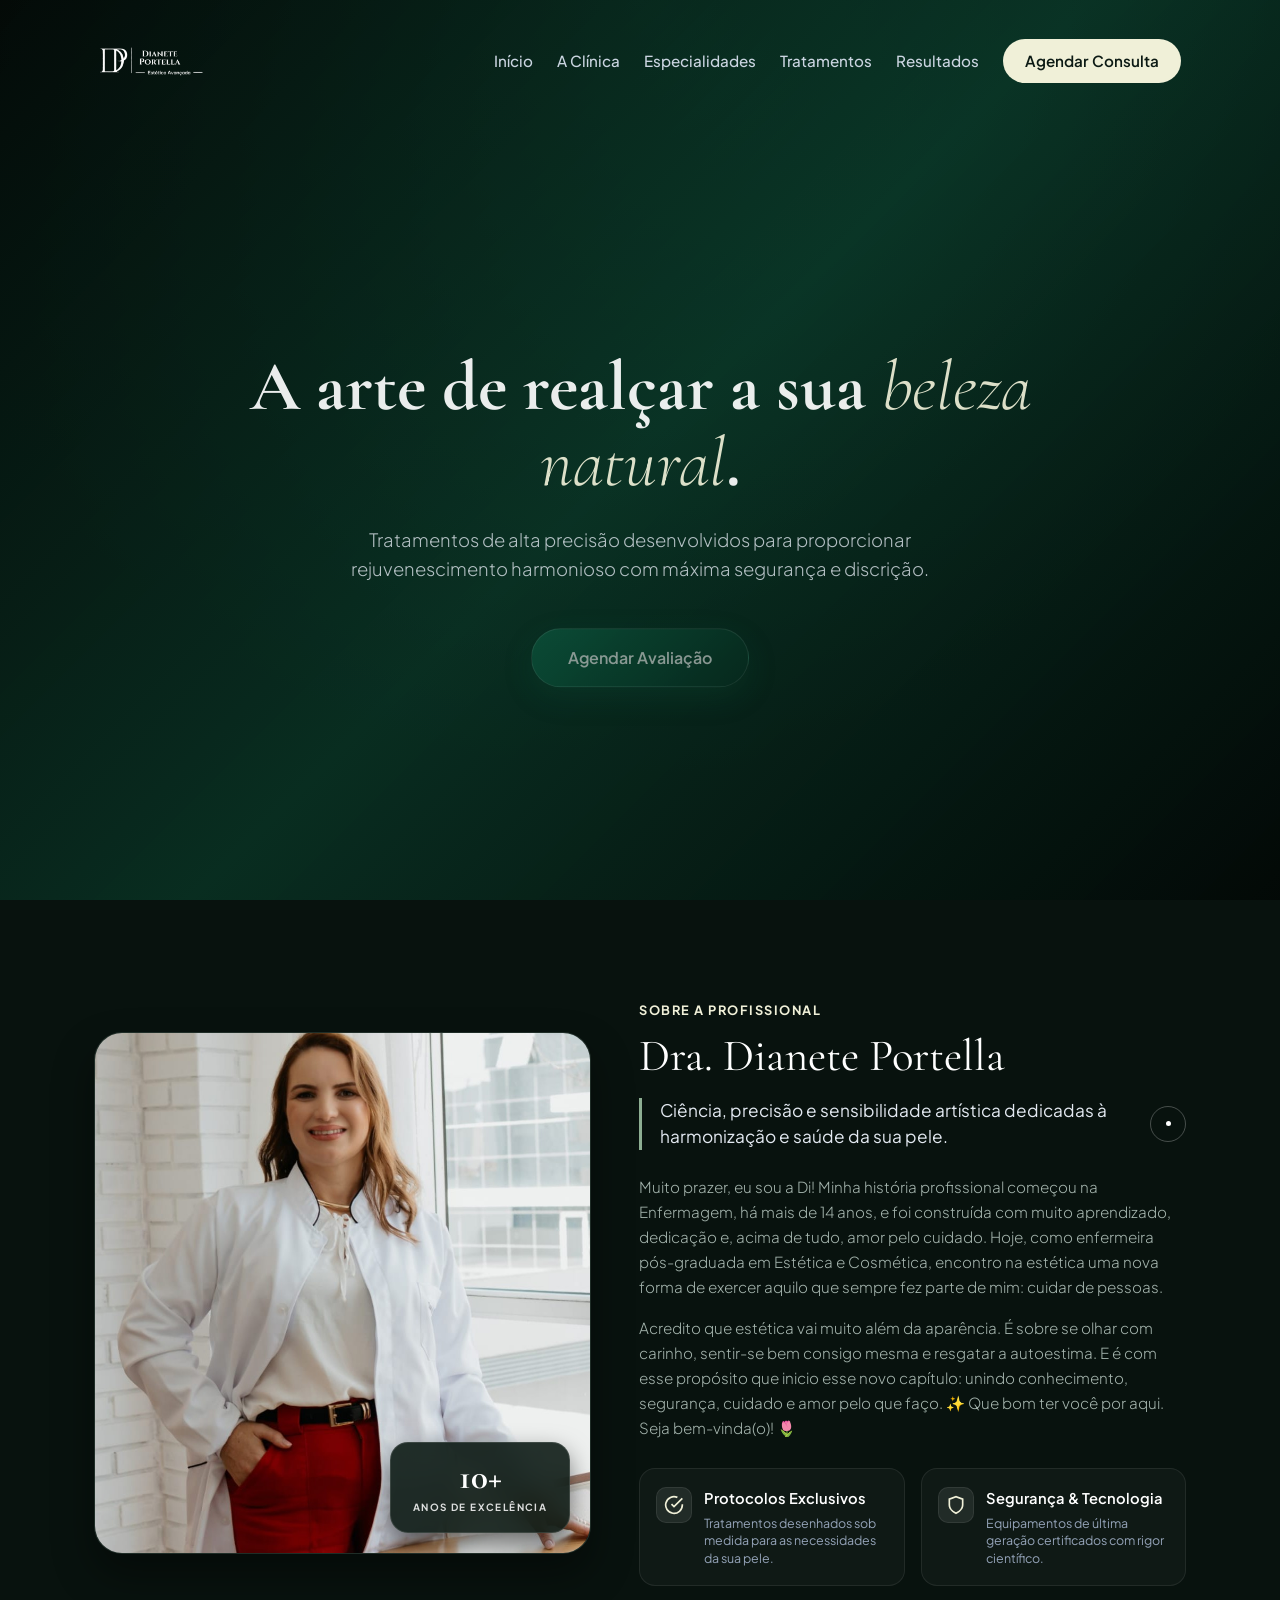
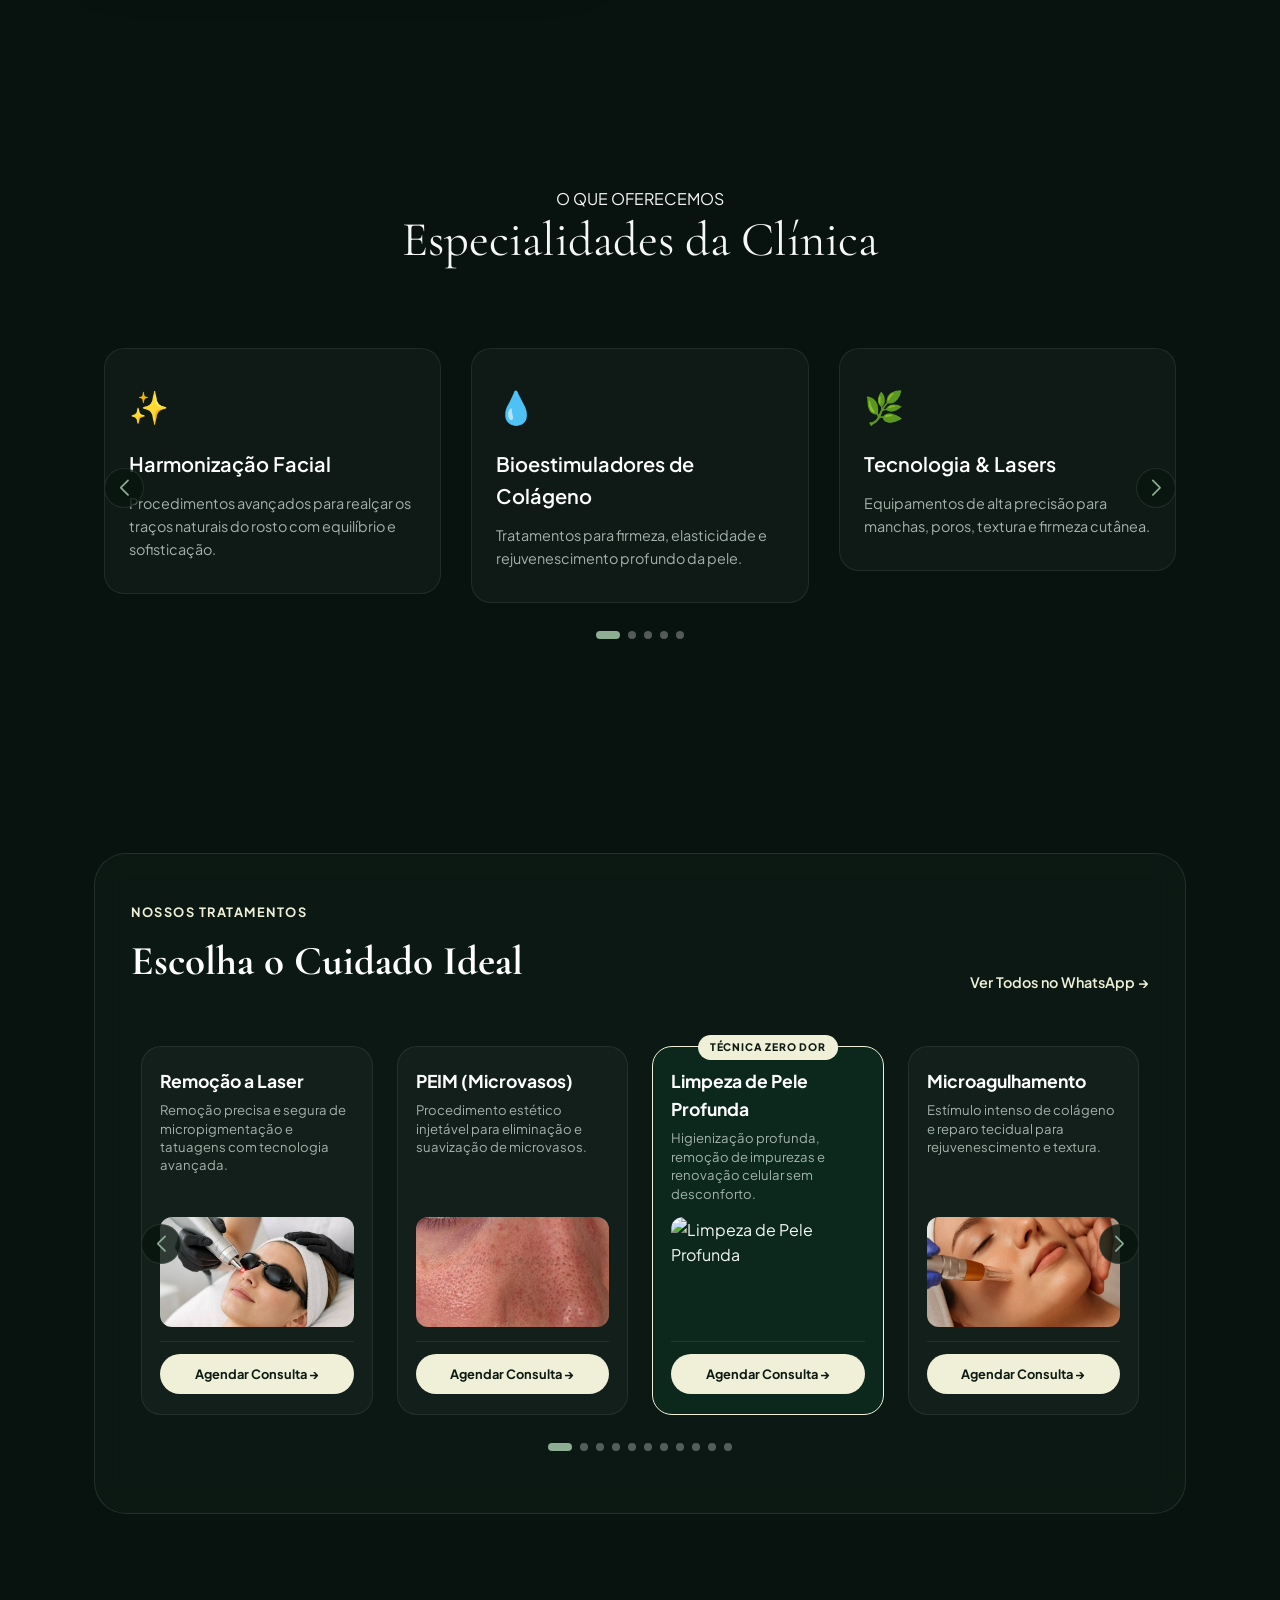
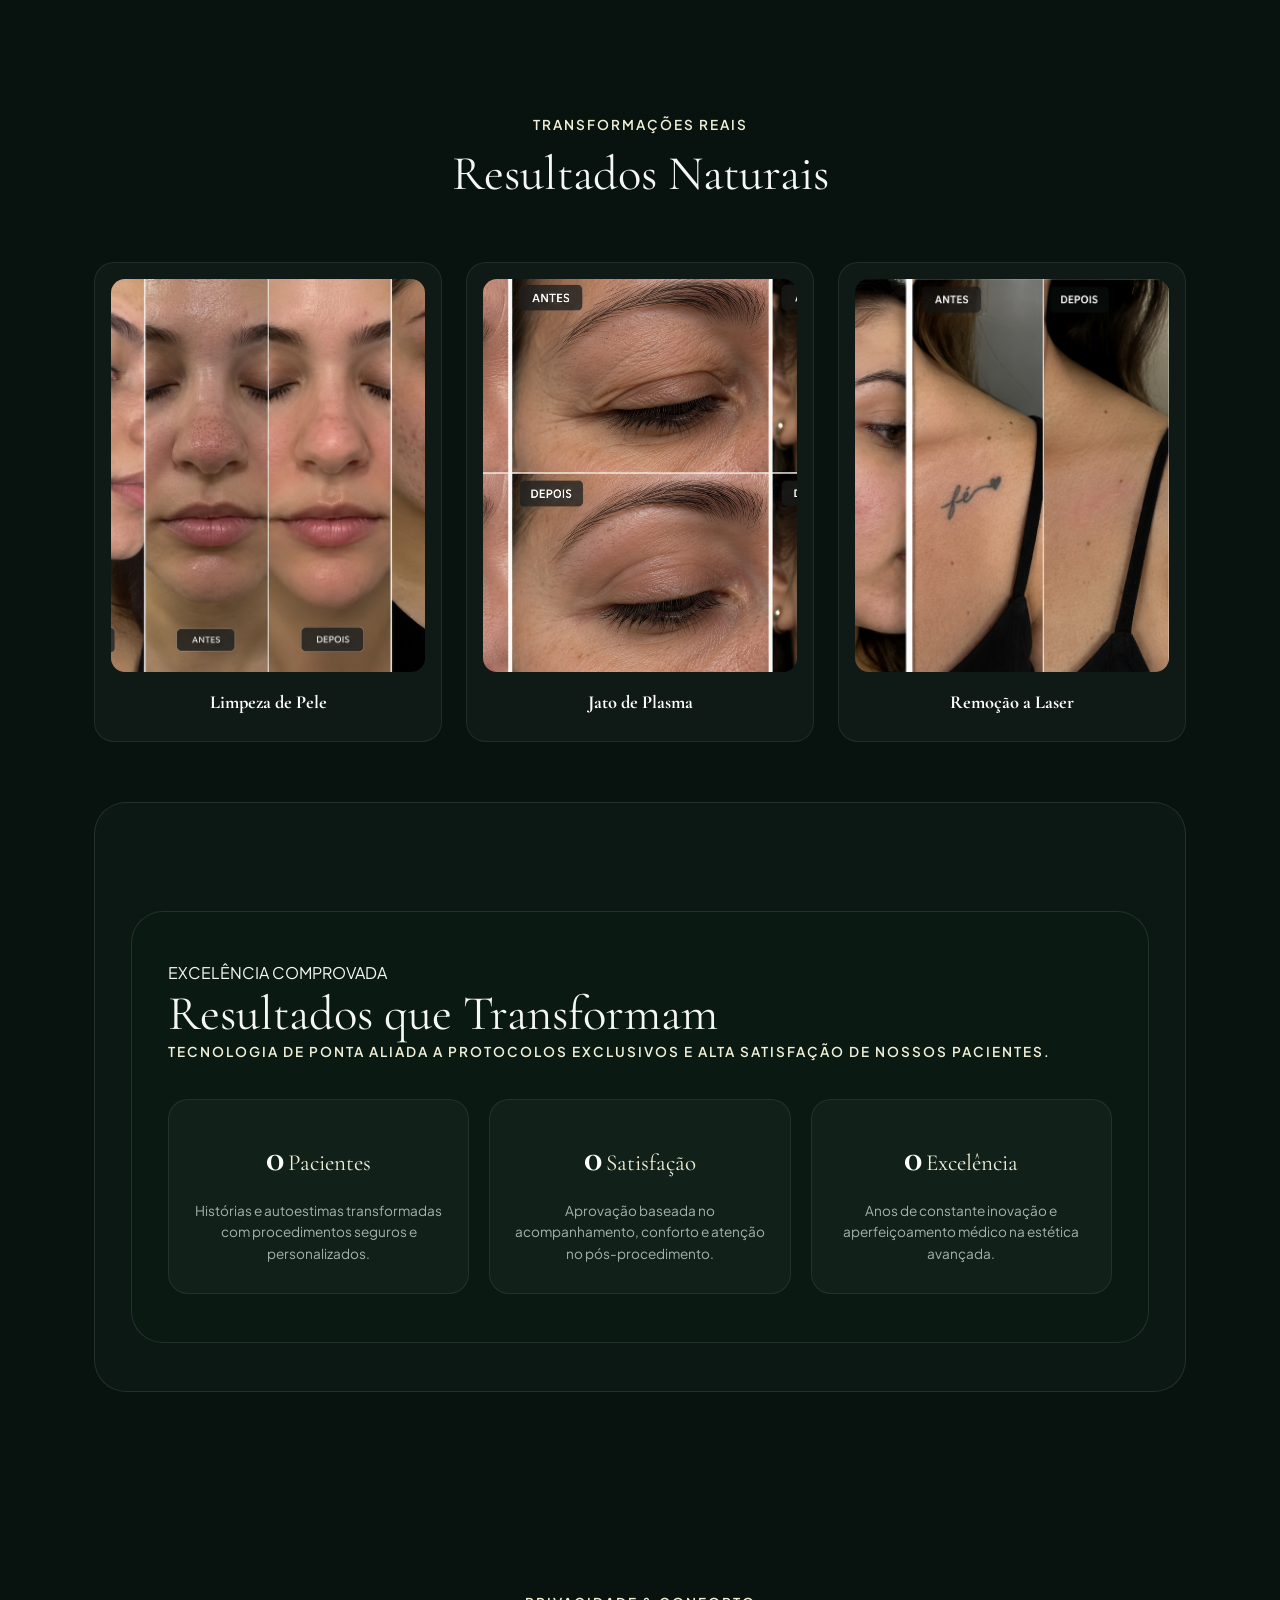
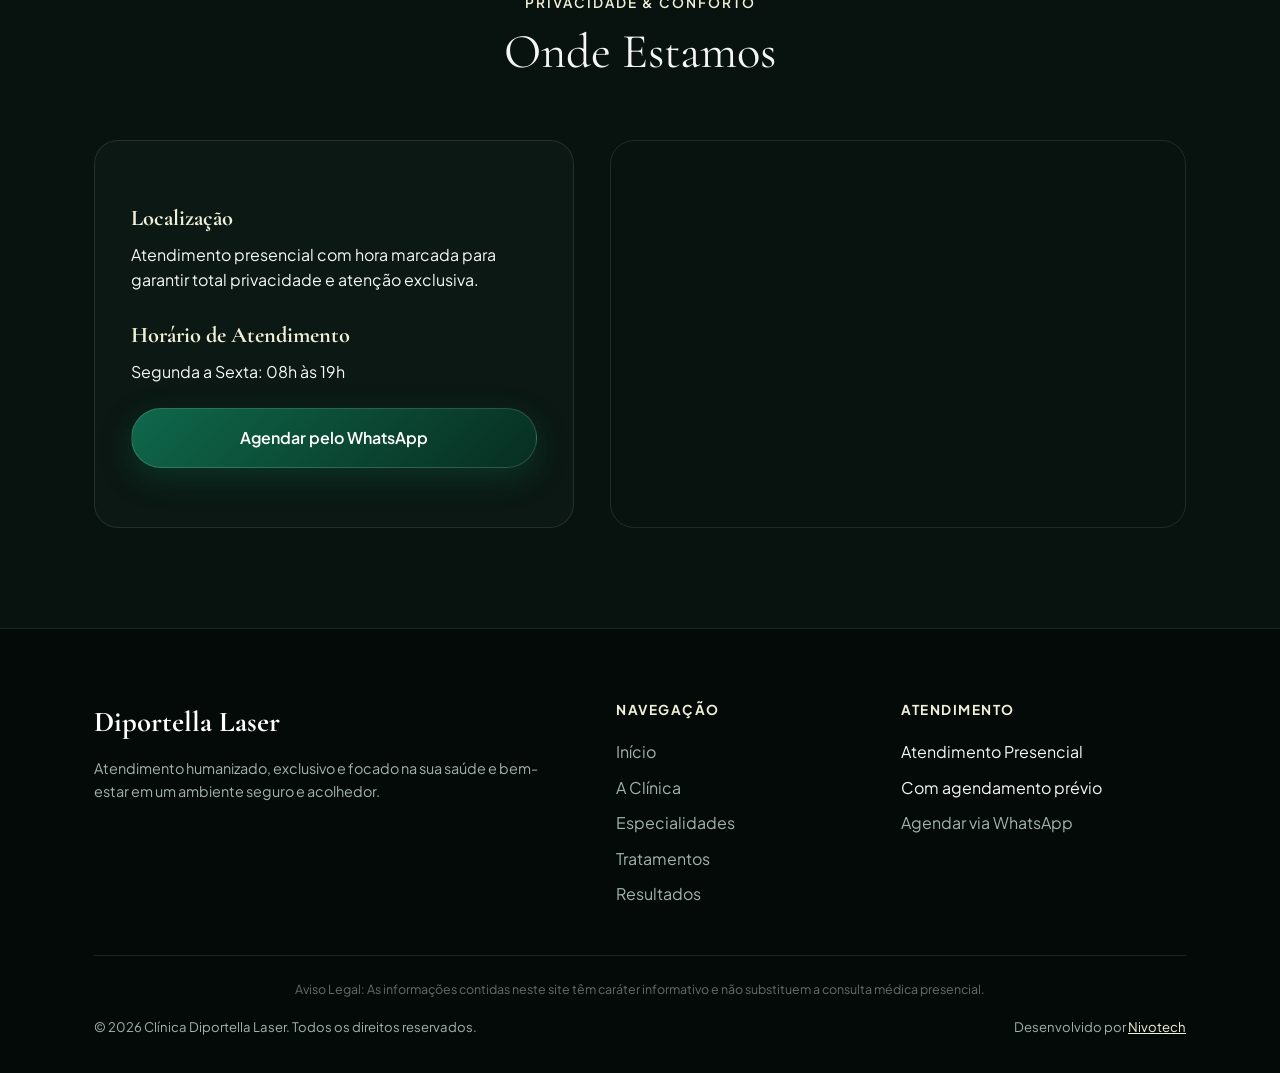
==== index.html @ 7e48ea98 "feat:adição e alteração das fotos da seção tratamentos" ====
<!DOCTYPE html>
<html lang="pt-BR">
<head>
    <meta charset="UTF-8">
    <meta name="viewport" content="width=device-width, initial-scale=1.0">
    <title>Clínica Diportella Laser | Medicina Estética & Saúde</title>

    <!-- Google Fonts -->
    <link rel="preconnect" href="https://fonts.googleapis.com">
    <link rel="preconnect" href="https://fonts.gstatic.com" crossorigin>
    <link href="https://fonts.googleapis.com/css2?family=Cormorant+Garamond:ital,wght@0,400;0,600;0,700;1,400&family=Plus+Jakarta+Sans:wght@300;400;500;600;700&display=swap" rel="stylesheet">

    <!-- Lenis CSS (Smooth Scroll) -->
    <link rel="stylesheet" href="https://unpkg.com/lenis@1.1.18/dist/lenis.css">

    <link rel="stylesheet" href="https://cdn.jsdelivr.net/npm/swiper@11/swiper-bundle.min.css" />

    <!-- Arquivo CSS Principal -->
    <link rel="stylesheet" href="./style.css">
</head>
<body>
    <!-- PRELOADER -->
    <div id="preloader" class="preloader">
        <div class="preloader-content">
            <img src="img/logo_dianete.png" alt="Clínica Diportella Laser" class="preloader-logo-img">
            <div class="preloader-bar">
                <div class="preloader-progress"></div>
            </div>
        </div>
    </div>


    <!-- HEADER / NAVEGAÇÃO -->
    <header id="header" class="header">
        <div class="header-container">
            <div class="header-logo">
                <img src="img/logo_dianete.png" alt="Clínica Diportella Laser" class="header-logo-img">
            </div>

            <!-- Navegação Desktop -->
            <nav class="nav-desktop">
                <a href="#inicio">Início</a>
                <a href="#sobre">A Clínica</a>
                <a href="#especialidades">Especialidades</a>
                <a href="#tratamentos">Tratamentos</a>
                <a href="#resultados">Resultados</a>
                <a href="https://api.whatsapp.com/send?phone=5554981114704&text=Ol%C3%A1!%20Gostaria%20de%20agendar%20uma%20avalia%C3%A7%C3%A3o%20e%20saber%20mais%20sobre%20a%20cl%C3%ADnica." target="_blank" rel="noopener noreferrer" class="btn-header">Agendar Consulta</a>
            </nav>

            <!-- Botão Menu Mobile -->
            <button class="mobile-toggle" id="mobile-toggle" aria-label="Abrir Menu">
                <span></span>
                <span></span>
                <span></span>
            </button>
        </div>
    </header>

    <!-- Subjanela / Drawer do Menu Mobile -->
    <div class="mobile-menu-overlay" id="mobile-menu">
        <div class="mobile-menu-card">
            <div class="mobile-menu-header">
                <span class="logo-text">DIPORTELLA <span>LASER</span></span>
                <button class="mobile-menu-close" id="mobile-menu-close" aria-label="Fechar Menu">&times;</button>
            </div>

            <nav class="mobile-nav-links">
                <a href="#inicio" class="mobile-link">Início</a>
                <a href="#sobre" class="mobile-link">A Clínica</a>
                <a href="#especialidades" class="mobile-link">Especialidades</a>
                <a href="#tratamentos" class="mobile-link">Tratamentos</a>
                <a href="#resultados" class="mobile-link">Resultados</a>
                <a href="https://api.whatsapp.com/send?phone=5554981114704&text=Ol%C3%A1!%20Gostaria%20de%20agendar%20uma%20avalia%C3%A7%C3%A3o%20e%20saber%20mais%20sobre%20a%20cl%C3%ADnica." target="_blank" rel="noopener noreferrer" class="btn-mobile-cta mobile-link">Agendar Consulta</a>
            </nav>
        </div>
    </div>

    <!-- HERO SECTION -->
    <section id="inicio" class="hero hero-fullscreen">
        <!-- Vídeo de fundo inserido aqui -->
    <video autoplay muted loop playsinline class="hero-video-bg">
        <source src="video/hero_dianete.mp4" type="video/mp4">
    </video>

        <div class="hero-overlay"></div>

        <div class="hero-container hero-container-centered">
            <div class="hero-content">

                <h1 class="hero-title">
                    A arte de realçar a sua <em>beleza natural</em>.
                </h1>

                <p class="hero-description">
                    Tratamentos de alta precisão desenvolvidos para proporcionar rejuvenescimento harmonioso com máxima segurança e discrição.
                </p>

                <div class="btn-group">
                    <a href="https://api.whatsapp.com/send?phone=5554981114704&text=Ol%C3%A1!%20Gostaria%20de%20agendar%20uma%20avalia%C3%A7%C3%A3o%20e%20saber%20mais%20sobre%20a%20cl%C3%ADnica." target="_blank" rel="noopener noreferrer" class="btn-glow">Agendar Avaliação</a>
                </div>
            </div>
        </div>
    </section>

    <!-- SEÇÃO SOBRE A PROFISSIONAL (DESIGN EXATO DA FOTO) -->
    <section id="sobre" class="section-padding reveal" data-delay="0.3">
        <div class="container">
            <div class="about-grid">
                <!-- Coluna da Esquerda: Imagem + Badge de Anos -->
                <div class="about-image-wrapper reveal-left" data-delay="0.2">
                    <div class="about-image-card">
                        <img src="img/imagem_Dianete.jpg" alt="Dra. Dianete Portella">
                        
                        <div class="about-experience-badge">
                            <span class="exp-number">10+</span>
                            <span class="exp-text">ANOS DE EXCELÊNCIA</span>
                        </div>
                    </div>
                </div>

                <!-- Coluna da Direita: Conteúdo de Texto e Destaques -->
                <div class="about-content reveal-right" data-delay="0.3">
                    <span class="about-badge">SOBRE A PROFISSIONAL</span>
                    <h2 class="about-title">Dra. Dianete Portella</h2>
                    
                    <div class="about-quote-wrapper">
                        <div class="about-quote">
                            Ciência, precisão e sensibilidade artística dedicadas à harmonização e saúde da sua pele.
                        </div>
                        <div class="quote-dot-icon">
                            <span class="inner-dot"></span>
                        </div>
                    </div>

                    <p class="about-description">
                        Muito prazer, eu sou a Di!
                        Minha história profissional começou na Enfermagem, há mais de 14 anos, e foi construída com muito aprendizado, dedicação e, acima de tudo, amor pelo cuidado.
                        Hoje, como enfermeira pós-graduada em Estética e Cosmética, encontro na estética uma nova forma de exercer aquilo que sempre fez parte de mim: cuidar de pessoas.

                    </p>
                    <p class="about-description">
                        Acredito que estética vai muito além da aparência. É sobre se olhar com carinho, sentir-se bem consigo mesma e resgatar a autoestima.
                        E é com esse propósito que inicio esse novo capítulo: unindo conhecimento, segurança, cuidado e amor pelo que faço. ✨
                        Que bom ter você por aqui. Seja bem-vinda(o)! 🌷
                    </p>

                    <!-- Cards de Destaque Lado a Lado -->
                    <div class="about-highlights-grid">
                        <div class="highlight-card">
                            <div class="highlight-icon">
                                <svg width="20" height="20" viewBox="0 0 24 24" fill="none" stroke="currentColor" stroke-width="2">
                                    <path d="M22 11.08V12a10 10 0 1 1-5.93-9.14"/>
                                    <polyline points="22 4 12 14.01 9 11.01"/>
                                </svg>
                            </div>
                            <div class="highlight-text">
                                <h4>Protocolos Exclusivos</h4>
                                <p>Tratamentos desenhados sob medida para as necessidades da sua pele.</p>
                            </div>
                        </div>

                        <div class="highlight-card">
                            <div class="highlight-icon">
                                <svg width="20" height="20" viewBox="0 0 24 24" fill="none" stroke="currentColor" stroke-width="2">
                                    <path d="M12 22s8-4 8-10V5l-8-3-8 3v7c0 6 8 10 8 10z"/>
                                </svg>
                            </div>
                            <div class="highlight-text">
                                <h4>Segurança & Tecnologia</h4>
                                <p>Equipamentos de última geração certificados com rigor científico.</p>
                            </div>
                        </div>
                    </div>
                </div>
            </div>
        </div>
    </section>

    <!-- SEÇÃO ESPECIALIDADES DA CLÍNICA (CARROSSEL AUTOMÁTICO E INTERATIVO) -->
    <section id="especialidades" class="section-padding reveal" data-delay="0.7">
        <div class="container">
            
            <div class="section-header text-center">
                <span class="section-badge">O QUE OFERECEMOS</span>
                <h2 class="section-title">Especialidades da Clínica</h2>
            </div>

            <!-- Estrutura do Carrossel Swiper -->
            <div class="swiper swiper-especialidades">
                <div class="swiper-wrapper">
                    
                    <!-- Card 1 -->
                    <div class="swiper-slide">
                        <div class="specialty-card">
                            <div class="specialty-icon">✨</div>
                            <h3>Harmonização Facial</h3>
                            <p>Procedimentos avançados para realçar os traços naturais do rosto com equilíbrio e sofisticação.</p>
                        </div>
                    </div>

                    <!-- Card 2 -->
                    <div class="swiper-slide">
                        <div class="specialty-card">
                            <div class="specialty-icon">💧</div>
                            <h3>Bioestimuladores de Colágeno</h3>
                            <p>Tratamentos para firmeza, elasticidade e rejuvenescimento profundo da pele.</p>
                        </div>
                    </div>

                    <!-- Card 3 -->
                    <div class="swiper-slide">
                        <div class="specialty-card">
                            <div class="specialty-icon">🌿</div>
                            <h3>Tecnologia & Lasers</h3>
                            <p>Equipamentos de alta precisão para manchas, poros, textura e firmeza cutânea.</p>
                        </div>
                    </div>

                    <!-- Card 4 -->
                    <div class="swiper-slide">
                        <div class="specialty-card">
                            <div class="specialty-icon">🧬</div>
                            <h3>Protocolos de Alta Performance</h3>
                            <p>Combinações exclusivas formuladas sob medida para a necessidade de cada pele.</p>
                        </div>
                    </div>

                    <!-- Card 5 -->
                    <div class="swiper-slide">
                        <div class="specialty-card">
                            <div class="specialty-icon">💎</div>
                            <h3>Rejuvenescimento Labial</h3>
                            <p>Hidratação profunda e contorno delicado respeitando a anatomia natural.</p>
                        </div>
                    </div>

                </div>

                <!-- Pontinhos de Navegação (Paginação) -->
                <div class="swiper-pagination"></div>

                <!-- Setas de Navegação (Opcional) -->
                <div class="swiper-button-next"></div>
                <div class="swiper-button-prev"></div>
            </div>

        </div>
    </section>

   <!-- TRATAMENTOS DE DESTAQUE (CARROSSEL COM MENSAGEM PERSONALIZADA) -->
    <section id="tratamentos" class="section-padding reveal-scale" data-delay="0.2">
        <div class="container">
            <div class="services-wrapper-card">
                <div class="services-header">
                    <div class="services-header-left">
                        <span class="services-badge">NOSSOS TRATAMENTOS</span>
                        <h2 class="services-title">Escolha o Cuidado Ideal</h2>
                    </div>
                    <a href="https://api.whatsapp.com/send?phone=5554981114704&text=Ol%C3%A1!%20Gostaria%20de%20saber%20mais%20sobre%20os%20tratamentos%20da%20cl%C3%ADnica." target="_blank" rel="noopener noreferrer" class="services-link-all">
                        Ver Todos no WhatsApp <span>→</span>
                    </a>
                </div>

                <!-- Estrutura do Carrossel Swiper de Tratamentos -->
                <div class="swiper swiper-tratamentos">
                    <div class="swiper-wrapper">

                        <!-- 1. Remoção a Laser -->
                        <div class="swiper-slide">
                            <div class="service-card">
                                <h3 class="service-card-title">Remoção a Laser</h3>
                                <p class="service-card-desc">Remoção precisa e segura de micropigmentação e tatuagens com tecnologia avançada.</p>
                                <div class="service-card-img">
                                    <img src="img/remocao-laser.jpg" alt="Remoção a Laser">
                                </div>
                                <div class="service-card-footer">
                                    <a href="https://api.whatsapp.com/send?phone=5554981114704&text=Ol%C3%A1!%20Gostaria%20de%20saber%20mais%20e%20agendar%20uma%20consulta%20para%20Remo%C3%A7%C3%A3o%20a%20Laser." target="_blank" rel="noopener noreferrer" class="btn-service-solid btn-full-card">Agendar Consulta →</a>
                                </div>
                            </div>
                        </div>

                        <!-- 2. PEIM (Microvasos) -->
                        <div class="swiper-slide">
                            <div class="service-card">
                                <h3 class="service-card-title">PEIM (Microvasos)</h3>
                                <p class="service-card-desc">Procedimento estético injetável para eliminação e suavização de microvasos.</p>
                                <div class="service-card-img">
                                    <img src="img/microcravos.jpg" alt="PEIM Microvasos">
                                </div>
                                <div class="service-card-footer">
                                    <a href="https://api.whatsapp.com/send?phone=5554981114704&text=Ol%C3%A1!%20Gostaria%20de%20saber%20mais%20e%20agendar%20uma%20consulta%20para%20PEIM%20(Microvasos)." target="_blank" rel="noopener noreferrer" class="btn-service-solid btn-full-card">Agendar Consulta →</a>
                                </div>
                            </div>
                        </div>

                        <!-- 3. Limpeza de Pele Profunda -->
                        <div class="swiper-slide">
                            <div class="service-card featured">
                                <div class="popular-badge">TÉCNICA ZERO DOR</div>
                                <h3 class="service-card-title">Limpeza de Pele Profunda</h3>
                                <p class="service-card-desc">Higienização profunda, remoção de impurezas e renovação celular sem desconforto.</p>
                                <div class="service-card-img">
                                    <img src="https://images.unsplash.com/photo-1616394584738-fc6e612e71b9?auto=format&fit=crop&w=600&q=80" alt="Limpeza de Pele Profunda">
                                </div>
                                <div class="service-card-footer">
                                    <a href="https://api.whatsapp.com/send?phone=5554981114704&text=Ol%C3%A1!%20Gostaria%20de%20saber%20mais%20e%20agendar%20uma%20consulta%20para%20Limpeza%20de%20Pele%20Profunda." target="_blank" rel="noopener noreferrer" class="btn-service-solid btn-full-card">Agendar Consulta →</a>
                                </div>
                            </div>
                        </div>

                        <!-- 4. Microagulhamento -->
                        <div class="swiper-slide">
                            <div class="service-card">
                                <h3 class="service-card-title">Microagulhamento</h3>
                                <p class="service-card-desc">Estímulo intenso de colágeno e reparo tecidual para rejuvenescimento e textura.</p>
                                <div class="service-card-img">
                                    <img src="img/microagulhamento.jpg" alt="Microagulhamento">
                                </div>
                                <div class="service-card-footer">
                                    <a href="https://api.whatsapp.com/send?phone=5554981114704&text=Ol%C3%A1!%20Gostaria%20de%20saber%20mais%20e%20agendar%20uma%20consulta%20para%20Microagulhamento." target="_blank" rel="noopener noreferrer" class="btn-service-solid btn-full-card">Agendar Consulta →</a>
                                </div>
                            </div>
                        </div>

                        <!-- 5. Manchas e Espinhas -->
                        <div class="swiper-slide">
                            <div class="service-card">
                                <h3 class="service-card-title">Manchas e Espinhas</h3>
                                <p class="service-card-desc">Protocolos específicos para controle de acne, uniformização do tom e clareamento.</p>
                                <div class="service-card-img">
                                    <img src="img/manchas e espinhas.jpg" alt="Tratamento para Manchas e Espinhas">
                                </div>
                                <div class="service-card-footer">
                                    <a href="https://api.whatsapp.com/send?phone=5554981114704&text=Ol%C3%A1!%20Gostaria%20de%20saber%20mais%20e%20agendar%20uma%20consulta%20para%20Tratamento%20de%20Manchas%20e%20Espinhas." target="_blank" rel="noopener noreferrer" class="btn-service-solid btn-full-card">Agendar Consulta →</a>
                                </div>
                            </div>
                        </div>

                        <!-- 6. Tratamento para Estrias -->
                        <div class="swiper-slide">
                            <div class="service-card">
                                <h3 class="service-card-title">Tratamento para Estrias</h3>
                                <p class="service-card-desc">Regeneração cutânea focada na redução da largura, profundidade e cor das estrias.</p>
                                <div class="service-card-img">
                                    <img src="img/estrrias.jpg" alt="Tratamento para Estrias">
                                </div>
                                <div class="service-card-footer">
                                    <a href="https://api.whatsapp.com/send?phone=5554981114704&text=Ol%C3%A1!%20Gostaria%20de%20saber%20mais%20e%20agendar%20uma%20consulta%20para%20Tratamento%20de%20Estrias." target="_blank" rel="noopener noreferrer" class="btn-service-solid btn-full-card">Agendar Consulta →</a>
                                </div>
                            </div>
                        </div>

                        <!-- 7. Toxina Botulínica -->
                        <div class="swiper-slide">
                            <div class="service-card">
                                <h3 class="service-card-title">Toxina Botulínica</h3>
                                <p class="service-card-desc">Prevenção e suavização de rugas e linhas de expressão com acabamento natural.</p>
                                <div class="service-card-img">
                                    <img src="img/toxinia_botulinica.jpg" alt="Toxina Botulínica">
                                </div>
                                <div class="service-card-footer">
                                    <a href="https://api.whatsapp.com/send?phone=5554981114704&text=Ol%C3%A1!%20Gostaria%20de%20saber%20mais%20e%20agendar%20uma%20consulta%20para%20Toxina%20Botul%C3%ADnica." target="_blank" rel="noopener noreferrer" class="btn-service-solid btn-full-card">Agendar Consulta →</a>
                                </div>
                            </div>
                        </div>

                        <!-- 8. Preenchimento Labial -->
                        <div class="swiper-slide">
                            <div class="service-card">
                                <h3 class="service-card-title">Preenchimento Labial</h3>
                                <p class="service-card-desc">Volume, hidratação e definição do contorno dos lábios respeitando a sua anatomia.</p>
                                <div class="service-card-img">
                                    <img src="img/preenchimento_labial.jpg" alt="Preenchimento Labial">
                                </div>
                                <div class="service-card-footer">
                                    <a href="https://api.whatsapp.com/send?phone=5554981114704&text=Ol%C3%A1!%20Gostaria%20de%20saber%20mais%20e%20agendar%20uma%20consulta%20para%20Preenchimento%20Labial." target="_blank" rel="noopener noreferrer" class="btn-service-solid btn-full-card">Agendar Consulta →</a>
                                </div>
                            </div>
                        </div>

                        <!-- 9. Preenchimento Full-Face -->
                        <div class="swiper-slide">
                            <div class="service-card">
                                <h3 class="service-card-title">Harmonização Facial</h3>
                                <p class="service-card-desc">Preenchimento Full-Face para sustentação, equilíbrio e definição dos traços faciais.</p>
                                <div class="service-card-img">
                                    <img src="img/harmonizacao.jpg" alt="Harmonização Facial">
                                </div>
                                <div class="service-card-footer">
                                    <a href="https://api.whatsapp.com/send?phone=5554981114704&text=Ol%C3%A1!%20Gostaria%20de%20saber%20mais%20e%20agendar%20uma%20consulta%20para%20Harmoniza%C3%A7%C3%A3o%20Facial." target="_blank" rel="noopener noreferrer" class="btn-service-solid btn-full-card">Agendar Consulta →</a>
                                </div>
                            </div>
                        </div>

                        <!-- 10. Peeling de Carbono -->
                        <div class="swiper-slide">
                            <div class="service-card">
                                <h3 class="service-card-title">Peeling de Carbono</h3>
                                <p class="service-card-desc">Tratamento a laser com máscara de carbono para fechamento de poros e brilho radiante.</p>
                                <div class="service-card-img">
                                    <img src="img/carbono.jpg" alt="Peeling de Carbono">
                                </div>
                                <div class="service-card-footer">
                                    <a href="https://api.whatsapp.com/send?phone=5554981114704&text=Ol%C3%A1!%20Gostaria%20de%20saber%20mais%20e%20agendar%20uma%20consulta%20para%20Peeling%20de%20Carbono." target="_blank" rel="noopener noreferrer" class="btn-service-solid btn-full-card">Agendar Consulta →</a>
                                </div>
                            </div>
                        </div>

                        <!-- 11. Jato de Plasma -->
                        <div class="swiper-slide">
                            <div class="service-card">
                                <h3 class="service-card-title">Jato de Plasma</h3>
                                <p class="service-card-desc">Tecnologia para retração de pálpebras, flacidez localizada e remoção de manchas estéticas.</p>
                                <div class="service-card-img">
                                    <img src="img/jato_plasma.jpg" alt="Jato de Plasma">
                                </div>
                                <div class="service-card-footer">
                                    <a href="https://api.whatsapp.com/send?phone=5554981114704&text=Ol%C3%A1!%20Gostaria%20de%20saber%20mais%20e%20agendar%20uma%20consulta%20para%20Jato%20de%20Plasma." target="_blank" rel="noopener noreferrer" class="btn-service-solid btn-full-card">Agendar Consulta →</a>
                                </div>
                            </div>
                        </div>

                    </div>

                    <!-- Controles do Carrossel -->
                    <div class="swiper-pagination"></div>
                    <div class="swiper-button-next"></div>
                    <div class="swiper-button-prev"></div>
                </div>

            </div>
        </div>
    </section>

<!-- RESULTADOS ANTES / DEPOIS E MÉTRICAS -->
    <section id="resultados" class="section-padding bg-subtle reveal-scale" data-delay="0.2">
        <div class="container">
            <div class="section-header">
                <p class="section-subtitle">Transformações Reais</p>
                <h2 class="section-title">Resultados Naturais</h2>
            </div>

            <!-- NOVA GALERIA DE 3 IMAGENS -->
            <div class="results-gallery reveal-up" data-delay="0.2">
                <!-- Imagem 1: Limpeza de Pele -->
                <div class="result-card" data-title="Limpeza de Pele Profunda" data-desc="Higienização completa que remove cravos, miliuns e impurezas. O resultado é uma pele iluminada, com textura uniforme e poros desobstruídos, devolvendo o viço e preparando o rosto para absorver melhor os ativos.">
                    <div class="result-img-wrapper">
                        <!-- Substitua por sua imagem combinada de "antes/depois" da limpeza -->
                        <img src="img/Comparativo de Pele Antes e Depois.png" alt="Antes e Depois Limpeza de Pele">
                        <div class="result-hover-overlay">
                            <span>Ver Detalhes +</span>
                        </div>
                    </div>
                    <h3 class="result-card-title">Limpeza de Pele</h3>
                </div>

                <!-- Imagem 2: Jato de Plasma -->
                <div class="result-card" data-title="Jato de Plasma" data-desc="Tratamento inovador que promove a retração da pele e intenso estímulo de colágeno. Ideal para tratar flacidez palpebral, linhas de expressão e manchas, proporcionando um efeito lifting natural e rejuvenescedor sem a necessidade de cortes.">
                    <div class="result-img-wrapper">
                        <!-- Substitua por sua imagem combinada de "antes/depois" do plasma -->
                        <img src="img/Resultados do Jato de Plasma na Pele.png" alt="Antes e Depois Jato de Plasma">
                        <div class="result-hover-overlay">
                            <span>Ver Detalhes +</span>
                        </div>
                    </div>
                    <h3 class="result-card-title">Jato de Plasma</h3>
                </div>

                <!-- Imagem 3: Remoção a Laser -->
                <div class="result-card" data-title="Remoção a Laser" data-desc="Tecnologia avançada de picossegundos ou nanosegundos para a fragmentação de pigmentos na pele. Permite a remoção segura e progressiva de tatuagens e micropigmentações indesejadas, preservando o tecido íntegro ao redor.">
                    <div class="result-img-wrapper">
                        <!-- Substitua por sua imagem combinada de "antes/depois" do laser -->
                        <img src="img/Antes e Depois_ Remoção a Laser.png" alt="Antes e Depois Remoção a Laser">
                        <div class="result-hover-overlay">
                            <span>Ver Detalhes +</span>
                        </div>
                    </div>
                    <h3 class="result-card-title">Remoção a Laser</h3>
                </div>
            </div>

            <!-- MODAL / SUBJANELA (Invisível por padrão) -->
            <div class="result-modal-overlay" id="result-modal">
                <div class="result-modal-card">
                    <button class="result-modal-close" id="result-modal-close" aria-label="Fechar">&times;</button>
                    <div class="result-modal-content">
                        <h3 id="modal-title">Título do Tratamento</h3>
                        <p id="modal-desc">Descrição detalhada do tratamento irá aparecer aqui.</p>
                        <a href="https://api.whatsapp.com/send?phone=5554981114704&text=Ol%C3%A1!%20Gostaria%20de%20saber%20mais%20sobre%20os%20resultados." target="_blank" class="btn-glow" style="margin-top: 24px; padding: 12px 24px; font-size: 0.9rem;">Tenho Interesse</a>
                    </div>
                </div>
            </div>

            <!-- Cartão de Métricas (Mantenha o original) -->
            <div class="metrics-wrapper-card reveal-up" data-delay="0.3" style="margin-top: 60px;">
            <!-- ... Seu código de métricas continua aqui ... -->

            <!-- Cartão de Métricas -->
            <div class="metrics-wrapper-card reveal-up" data-delay="0.3" style="margin-top: 60px;">
                <div class="text-center">
                    <span class="section-badge">EXCELÊNCIA COMPROVADA</span>
                    <h2 class="section-title">Resultados que Transformam</h2>
                    <p class="section-subtitle">Tecnologia de ponta aliada a protocolos exclusivos e alta satisfação de nossos pacientes.</p>
                </div>

                <div class="metrics-grid">
                    <div class="metric-card">
                        <div class="metric-header">
                            <span class="metric-number" data-target="5000" data-prefix="+" data-suffix="">0</span>
                            <span class="metric-label">Pacientes</span>
                        </div>
                        <p class="metric-desc">Histórias e autoestimas transformadas com procedimentos seguros e personalizados.</p>
                    </div>

                    <div class="metric-card">
                        <div class="metric-header">
                            <span class="metric-number" data-target="99.2" data-prefix="" data-suffix="%" data-decimals="1">0</span>
                            <span class="metric-label">Satisfação</span>
                        </div>
                        <p class="metric-desc">Aprovação baseada no acompanhamento, conforto e atenção no pós-procedimento.</p>
                    </div>

                    <div class="metric-card">
                        <div class="metric-header">
                            <span class="metric-number" data-target="10" data-prefix="+" data-suffix=" Anos">0</span>
                            <span class="metric-label">Excelência</span>
                        </div>
                        <p class="metric-desc">Anos de constante inovação e aperfeiçoamento médico na estética avançada.</p>
                    </div>
                </div>
            </div>
        </div>
    </section>

    <!-- LOCALIZAÇÃO -->
    <section id="localizacao" class="section-padding reveal-scale" data-delay="0.2">
        <div class="container">
            <div class="section-header">
                <p class="section-subtitle">Privacidade & Conforto</p>
                <h2 class="section-title">Onde Estamos</h2>
            </div>

            <div class="location-grid">
                <div class="info-card reveal-left" data-delay="0.2">
                    <div class="info-item">
                        <h3>Localização</h3>
                        <p>Atendimento presencial com hora marcada para garantir total privacidade e atenção exclusiva.</p>
                    </div>

                    <div class="info-item">
                        <h3>Horário de Atendimento</h3>
                        <p>Segunda a Sexta: 08h às 19h</p>
                    </div>

                    <a href="https://api.whatsapp.com/send?phone=5554981114704&text=Ol%C3%A1!%20Gostaria%20de%20agendar%20uma%20avalia%C3%A7%C3%A3o%20e%20saber%20mais%20sobre%20a%20cl%C3%ADnica." target="_blank" rel="noopener noreferrer" class="btn-glow btn-full">Agendar pelo WhatsApp</a>
                </div>

                <div class="map-wrapper reveal-right" data-delay="0.3">
                    <iframe 
                        src="https://www.google.com/maps/embed?pb=!1m18!1m12!1m3!1d3483.212!2d-51.179!3d-29.168!2m3!1f0!2f0!3f0!3m2!1i1024!2i768!4f13.1!3m3!1m2!1s0x0%3A0x0!2zMjk_MTAnMDQuOCJTIDUxwrAxMCc0NC40Ilc!5e0!3m2!1spt-BR!2sbr!4v1600000000000!5m2!1spt-BR!2sbr" 
                        allowfullscreen="" 
                        loading="lazy">
                    </iframe>
                </div>
            </div>
        </div>
    </section>

    <!-- FOOTER -->
    <footer class="footer reveal" data-delay="0.2">
        <div class="container">
            <div class="footer-grid">
                <div>
                    <h3 class="footer-logo">Diportella Laser</h3>
                    <p class="footer-about">Atendimento humanizado, exclusivo e focado na sua saúde e bem-estar em um ambiente seguro e acolhedor.</p>
                </div>

                <div>
                    <h4 class="footer-title">Navegação</h4>
                    <ul class="footer-links">
                        <li><a href="#inicio">Início</a></li>
                        <li><a href="#sobre">A Clínica</a></li>
                        <li><a href="#especialidades">Especialidades</a></li>
                        <li><a href="#tratamentos">Tratamentos</a></li>
                        <li><a href="#resultados">Resultados</a></li>
                    </ul>
                </div>

                <div>
                    <h4 class="footer-title">Atendimento</h4>
                    <ul class="footer-contact">
                        <li> Atendimento Presencial</li>
                        <li> Com agendamento prévio</li>
                        <li> <a href="https://api.whatsapp.com/send?phone=5554981114704&text=Ol%C3%A1!%20Gostaria%20de%20agendar%20uma%20avalia%C3%A7%C3%A3o%20e%20saber%20mais%20sobre%20a%20cl%C3%ADnica." target="_blank" rel="noopener noreferrer">Agendar via WhatsApp</a></li>
                    </ul>
                </div>
            </div>

            <hr class="footer-divider">

            <div class="footer-bottom">
                <p class="disclaimer">Aviso Legal: As informações contidas neste site têm caráter informativo e não substituem a consulta médica presencial.</p>
                
                <div class="footer-credits">
                    <p class="copyright">&copy; 2026 Clínica Diportella Laser. Todos os direitos reservados.</p>
                    <p class="developer">Desenvolvido por <a href="https://nivotech.com.br" target="_blank" rel="noopener noreferrer">Nivotech</a></p>
                </div>
            </div>
        </div>
    </footer>

    <!-- JS Externos via CDN -->
    <script src="https://unpkg.com/lenis@1.1.18/dist/lenis.min.js"></script>
    <script src="https://cdn.jsdelivr.net/npm/gsap@3.12.5/dist/gsap.min.js"></script>
    <script src="https://cdn.jsdelivr.net/npm/gsap@3.12.5/dist/ScrollTrigger.min.js"></script>

    <!-- Arquivo JavaScript Principal -->
    <script src="./script.js"></script>
    <script src="https://cdn.jsdelivr.net/npm/swiper@11/swiper-bundle.min.js"></script>
</body>
</html>
---- style.css ----
/* ==========================================================================
   VARIÁVEIS E RESET PREMIUM
   ========================================================================== */
:root {
    --primary: #0f684b;
    --primary-dark: #072e21;
    --primary-glow: rgba(15, 104, 75, 0.35);
    --secondary: #f0f0d8;
    --accent: #d4af37;
    
    --bg-dark: #08120e;
    --bg-card: rgba(255, 255, 255, 0.04);
    --bg-card-hover: rgba(255, 255, 255, 0.08);
    --border-glass: rgba(255, 255, 255, 0.1);
    
    --text-main: #f5f7f6;
    --text-muted: #a3b3ac;
    
    --font-title: 'Cormorant Garamond', serif;
    --font-body: 'Plus Jakarta Sans', sans-serif;
    
    --radius-xl: 24px;
    --radius-pill: 100px;
    --transition: all 0.4s cubic-bezier(0.16, 1, 0.3, 1);
}

* {
    margin: 0;
    padding: 0;
    box-sizing: border-box;
}


html {
    background-color: var(--bg-dark);
    color: var(--text-main);
    font-family: var(--font-body);
    overflow-x: hidden;
}

body {
    position: relative;
    background: radial-gradient(circle at 50% 0%, #0d3829 0%, var(--bg-dark) 70%);
    background-attachment: fixed;
    line-height: 1.6;
}


/* ==========================================================================
   HEADER & ILHA DINÂMICA
   ========================================================================== */
.header {
    position: fixed;
    top: 0;
    left: 0;
    width: 100%;
    z-index: 1000;
    padding: 24px 0;
    pointer-events: none;
    transition: padding 0.4s cubic-bezier(0.16, 1, 0.3, 1);
}

.header-container {
    pointer-events: auto;
    max-width: 1140px;
    margin: 0 auto;
    padding: 14px 28px;
    display: flex;
    align-items: center;
    justify-content: space-between;
    border-radius: 50px;
    background: transparent;
    border: 1px solid transparent;
    transition: all 0.4s cubic-bezier(0.16, 1, 0.3, 1);
}

.header-logo {
    user-select: none;
    cursor: default;
    display: flex;
    align-items: center;
}

/* HEADER LOGO IMAGE */
.header-logo-img {
    height: 30px; /* Altura proporcional para caber no menu */
    width: auto;
    display: block;
    object-fit: contain;
}

.logo-text span {
    color: var(--secondary);
}

.nav-desktop {
    display: flex;
    align-items: center;
    gap: 24px;
}

.nav-desktop a {
    color: #cbd5e1;
    font-size: 0.95rem;
    font-weight: 500;
    text-decoration: none;
    transition: var(--transition);
}

.nav-desktop a:hover {
    color: var(--secondary);
}

.btn-header {
    background: var(--secondary);
    color: #0c1a14 !important;
    font-weight: 600 !important;
    padding: 10px 22px;
    border-radius: 30px;
    transition: var(--transition) !important;
}

.btn-header:hover {
    transform: translateY(-2px);
    background: #d8bc94;
}

.header.island {
    padding: 10px 0;
}

.header.island .header-container {
    padding: 10px 24px;
    background: rgba(12, 26, 20, 0.92);
    border: 1px solid rgba(255, 255, 255, 0.15);
    backdrop-filter: blur(16px);
    -webkit-backdrop-filter: blur(16px);
    box-shadow: 0 12px 32px rgba(0, 0, 0, 0.5);
}

/* MENU MOBILE */
.mobile-toggle {
    display: none;
    background: rgba(255, 255, 255, 0.08);
    border: 1px solid rgba(255, 255, 255, 0.15);
    width: 44px;
    height: 44px;
    border-radius: 50%;
    flex-direction: column;
    align-items: center;
    justify-content: center;
    gap: 5px;
    cursor: pointer;
}

.mobile-toggle span {
    display: block;
    width: 18px;
    height: 2px;
    background-color: #ffffff;
    border-radius: 2px;
}

.mobile-menu-overlay {
    position: fixed;
    top: 0;
    left: 0;
    width: 100%;
    height: 100vh;
    background: rgba(0, 0, 0, 0.75);
    backdrop-filter: blur(12px);
    -webkit-backdrop-filter: blur(12px);
    z-index: 2000;
    opacity: 0;
    visibility: hidden;
    transition: var(--transition);
    display: flex;
    align-items: flex-start;
    justify-content: center;
    padding: 20px;
}

.mobile-menu-overlay.active {
    opacity: 1;
    visibility: visible;
}

.mobile-menu-card {
    width: 100%;
    max-width: 420px;
    background: rgba(12, 26, 20, 0.95);
    border: 1px solid var(--border-glass);
    border-radius: 28px;
    padding: 28px 24px;
    transform: translateY(-20px);
    transition: var(--transition);
}

.mobile-menu-overlay.active .mobile-menu-card {
    transform: translateY(0);
}

.mobile-menu-header {
    display: flex;
    align-items: center;
    justify-content: space-between;
    margin-bottom: 24px;
    padding-bottom: 16px;
    border-bottom: 1px solid rgba(255, 255, 255, 0.1);
}

.mobile-menu-close {
    background: rgba(255, 255, 255, 0.08);
    border: 1px solid rgba(255, 255, 255, 0.15);
    color: #ffffff;
    font-size: 1.5rem;
    width: 38px;
    height: 38px;
    border-radius: 50%;
    display: flex;
    align-items: center;
    justify-content: center;
    cursor: pointer;
}

.mobile-nav-links {
    display: flex;
    flex-direction: column;
    gap: 12px;
}

.mobile-nav-links a {
    color: #e2e8f0;
    font-size: 1.05rem;
    font-weight: 500;
    text-decoration: none;
    padding: 12px 16px;
    border-radius: 12px;
}

.btn-mobile-cta {
    background: var(--secondary);
    color: #0c1a14 !important;
    text-align: center;
    font-weight: 700 !important;
    margin-top: 10px;
}

/* ==========================================================================
   HERO SECTION
   ========================================================================== */
.hero {
    min-height: 100vh;
    display: flex;
    align-items: center;
    position: relative;
    padding-top: 120px;
    overflow: hidden;
}

/* Regra do vídeo cobrindo todo o fundo */
.hero-video-bg {
    position: absolute;
    top: 0;
    left: 0;
    width: 100%;
    height: 100%;
    object-fit: cover;
    z-index: 0;
    /* Otimizações de GPU para Scroll Leve */
    will-change: transform;
    transform: translateZ(0);
    pointer-events: none; /* Garante que gestos de toque passem direto para o scroll */
}

/* Camada com o gradiente escuro por cima do vídeo */
.hero-overlay {
    position: absolute;
    top: 0;
    left: 0;
    width: 100%;
    height: 100%;
    background: linear-gradient(
        135deg, 
        rgba(3, 8, 6, 0.85) 0%, 
        rgba(10, 60, 43, 0.65) 50%, 
        rgba(2, 8, 6, 0.88) 100%
    );
    z-index: 1;
}

.hero-container-centered {
    max-width: 850px;
    margin: 0 auto;
    padding: 0 24px;
    display: flex;
    flex-direction: column;
    align-items: center;
    text-align: center;
    position: relative;
    z-index: 2;
}

.badge-tag {
    display: inline-flex;
    align-items: center;
    gap: 8px;
    padding: 8px 18px;
    background: rgba(255, 255, 255, 0.05);
    border: 1px solid var(--border-glass);
    border-radius: var(--radius-pill);
    font-size: 0.85rem;
    color: var(--secondary);
    margin-bottom: 24px;
}

.badge-dot {
    width: 6px;
    height: 6px;
    background-color: #22c55e;
    border-radius: 50%;
    box-shadow: 0 0 10px #22c55e;
}

.hero-title {
    font-family: var(--font-title);
    font-size: clamp(3rem, 5.5vw, 5.2rem);
    line-height: 1.08;
    color: #ffffff;
    margin-bottom: 20px;
}

.hero-title em {
    font-style: italic;
    color: var(--secondary);
    font-weight: 300;
}

.hero-description {
    font-size: 1.15rem;
    color: #e2e8f0;
    margin: 0 auto 36px auto;
    max-width: 620px;
    font-weight: 300;
}

.btn-glow {
    display: inline-flex;
    align-items: center;
    justify-content: center;
    padding: 16px 36px;
    background: linear-gradient(135deg, var(--primary) 0%, var(--primary-dark) 100%);
    color: #ffffff;
    font-weight: 600;
    text-decoration: none;
    border-radius: var(--radius-pill);
    border: 1px solid rgba(255, 255, 255, 0.15);
    box-shadow: 0 10px 30px var(--primary-glow);
    transition: var(--transition);
}

.btn-glow:hover {
    transform: translateY(-2px);
    box-shadow: 0 15px 35px rgba(15, 104, 75, 0.5);
    color: var(--secondary);
}

/* ==========================================================================
   SEÇÃO SOBRE A PROFISSIONAL (FIDELIDADE COMPLETA AO DESIGN DA IMAGEM)
   ========================================================================== */

.about-grid {
    display: grid;
    grid-template-columns: 0.9fr 1.1fr;
    gap: 52px;
    align-items: center;
}

/* Imagem e Badge */
.about-image-card {
    position: relative;
    border-radius: 28px;
    overflow: hidden;
    background: #06150f;
    border: 1px solid rgba(255, 255, 255, 0.08);
    box-shadow: 0 20px 40px rgba(0, 0, 0, 0.4);
}

.about-image-card img {
    width: 100%;
    height: auto;
    object-fit: cover;
    display: block;
}

.about-experience-badge {
    position: absolute;
    bottom: 20px;
    right: 20px;
    background: rgba(8, 22, 16, 0.88);
    border: 1px solid rgba(255, 255, 255, 0.12);
    backdrop-filter: blur(12px);
    -webkit-backdrop-filter: blur(12px);
    border-radius: 18px;
    padding: 16px 22px;
    text-align: center;
    box-shadow: 0 10px 25px rgba(0, 0, 0, 0.5);
}

.exp-number {
    display: block;
    font-family: var(--font-title);
    font-size: 2.2rem;
    font-weight: 700;
    color: #ffffff;
    line-height: 1;
}

.exp-text {
    display: block;
    font-size: 0.62rem;
    font-weight: 700;
    letter-spacing: 1.4px;
    color: rgba(255, 255, 255, 0.85);
    text-transform: uppercase;
    margin-top: 6px;
}

/* Textos da Direita */
.about-badge {
    color: #8dae92;
    font-size: 0.78rem;
    font-weight: 700;
    letter-spacing: 2px;
    text-transform: uppercase;
    display: block;
    margin-bottom: 12px;
}

.about-title {
    font-family: var(--font-title);
    font-size: clamp(2.4rem, 4vw, 3.6rem);
    font-weight: 400;
    color: #ffffff;
    line-height: 1.1;
    margin-bottom: 24px;
}

/* Citação / Subtítulo com Borda Lateral e Ícone Circular */
.about-quote-wrapper {
    display: flex;
    align-items: center;
    justify-content: space-between;
    gap: 20px;
    margin-bottom: 24px;
}

.about-quote {
    position: relative;
    padding-left: 18px;
    border-left: 3px solid #8dae92;
    font-size: 1.08rem;
    line-height: 1.5;
    color: #e2e8f0;
    font-weight: 400;
}

.quote-dot-icon {
    width: 36px;
    height: 36px;
    min-width: 36px;
    border: 1px solid rgba(255, 255, 255, 0.25);
    border-radius: 50%;
    display: flex;
    align-items: center;
    justify-content: center;
}

.quote-dot-icon .inner-dot {
    width: 5px;
    height: 5px;
    background-color: #ffffff;
    border-radius: 50%;
}

.about-description {
    font-size: 0.95rem;
    color: #a3b3ac;
    line-height: 1.65;
    margin-bottom: 16px;
    font-weight: 300;
}

/* Cards Lado a Lado (2 Colunas) */
.about-highlights-grid {
    display: grid;
    grid-template-columns: 1fr 1fr;
    gap: 16px;
    margin-top: 28px;
}

.highlight-card {
    background: rgba(255, 255, 255, 0.03);
    border: 1px solid rgba(255, 255, 255, 0.08);
    border-radius: 16px;
    padding: 18px 16px;
    display: flex;
    align-items: flex-start;
    gap: 12px;
    transition: var(--transition);
}

.highlight-card:hover {
    background: rgba(255, 255, 255, 0.06);
    border-color: rgba(255, 255, 255, 0.15);
}

.highlight-icon {
    width: 36px;
    height: 36px;
    min-width: 36px;
    background: rgba(15, 104, 75, 0.35);
    border: 1px solid rgba(255, 255, 255, 0.08);
    border-radius: 10px;
    display: flex;
    align-items: center;
    justify-content: center;
    color: #8dae92;
}

.highlight-text h4 {
    font-size: 0.92rem;
    font-weight: 600;
    color: #ffffff;
    margin-bottom: 4px;
}

.highlight-text p {
    font-size: 0.78rem;
    color: #94a3b8;
    line-height: 1.4;
}

/* Adaptabilidade Mobile */
@media (max-width: 992px) {
    .about-grid {
        grid-template-columns: 1fr;
        gap: 36px;
    }
    .hero-video-bg {
        object-position: 25% center; /* Puxa a visualização do vídeo para a esquerda */
    }
}

@media (max-width: 640px) {
    .about-highlights-grid {
        grid-template-columns: 1fr;
    }
    .hero-video-bg {
        object-position: 25% center; /* Puxa a visualização do vídeo para a esquerda */
    }
}



/* ==========================================================================
   CARROSSEL DE ESPECIALIDADES
   ========================================================================== */

.swiper-especialidades {
    padding: 20px 10px 50px 10px !important;
    overflow: hidden;
}

/* Card Individual */
.specialty-card {
    background: rgba(255, 255, 255, 0.03);
    border: 1px solid rgba(255, 255, 255, 0.08);
    border-radius: 20px;
    padding: 32px 24px;
    height: 100%;
    display: flex;
    flex-direction: column;
    justify-content: flex-start;
    transition: all 0.3s ease;
    user-select: none; /* Impede seleção acidental de texto ao arrastar */
}

.specialty-card:hover {
    background: rgba(255, 255, 255, 0.06);
    border-color: rgba(141, 174, 146, 0.3);
    transform: translateY(-4px);
}

.specialty-icon {
    font-size: 2rem;
    margin-bottom: 16px;
}

.specialty-card h3 {
    font-size: 1.25rem;
    color: #ffffff;
    font-weight: 600;
    margin-bottom: 12px;
}

.specialty-card p {
    font-size: 0.9rem;
    color: #a3b3ac;
    line-height: 1.6;
}

/* Estilo das Pontinhos de Paginação (Bolinhas) */
.swiper-pagination-bullet {
    background: rgba(255, 255, 255, 0.3) !important;
    opacity: 1 !important;
    width: 8px;
    height: 8px;
    transition: all 0.3s ease;
}

.swiper-pagination-bullet-active {
    background: #8dae92 !important;
    width: 24px;
    border-radius: 6px;
}

/* Estilo das Setas de Navegação */
.swiper-button-next,
.swiper-button-prev {
    color: #8dae92 !important;
    width: 40px;
    height: 40px;
    background: rgba(8, 22, 16, 0.8);
    border: 1px solid rgba(255, 255, 255, 0.1);
    border-radius: 50%;
}

.swiper-button-next::after,
.swiper-button-prev::after {
    font-size: 16px !important;
    font-weight: bold;
}

.swiper-button-next:hover,
.swiper-button-prev:hover {
    background: rgba(141, 174, 146, 0.2);
}

/* Esconder setas em telas muito pequenas para não poluir */
@media (max-width: 640px) {
    .swiper-button-next,
    .swiper-button-prev {
        display: none !important;
    }
}



/* ==========================================================================
   ESTRUTURA GERAL
   ========================================================================== */
.section-padding {
    padding: 100px 0;
}

.container {
    max-width: 1140px;
    margin: 0 auto;
    padding: 0 24px;
}

.section-header {
    text-align: center;
    margin-bottom: 60px;
}

.section-subtitle {
    text-transform: uppercase;
    letter-spacing: 2px;
    font-size: 0.85rem;
    color: var(--secondary);
    margin-bottom: 10px;
    font-weight: 600;
}

.section-title {
    font-family: var(--font-title);
    font-size: clamp(2.2rem, 3.8vw, 3.4rem);
    font-weight: 400;
    line-height: 1.15;
}

/* ==========================================================================
   ESPECIALIDADES (BENTO GRID)
   ========================================================================== */
.specialties-wrapper-card {
    background: rgba(12, 26, 20, 0.85);
    border: 1px solid var(--border-glass);
    backdrop-filter: blur(16px);
    -webkit-backdrop-filter: blur(16px);
    border-radius: 32px;
    padding: 48px 36px;
}

.specialties-wrapper-card .section-badge {
    color: var(--secondary);
    font-size: 0.8rem;
    font-weight: 700;
    letter-spacing: 1.5px;
    text-transform: uppercase;
    display: block;
    margin-bottom: 8px;
}

.bento-grid {
    display: grid;
    grid-template-columns: repeat(3, 1fr);
    gap: 20px;
    margin-top: 36px;
}

.bento-card {
    background: rgba(255, 255, 255, 0.03);
    border: 1px solid rgba(255, 255, 255, 0.08);
    border-radius: 20px;
    padding: 24px;
    transition: var(--transition);
}

.bento-card:hover {
    background: rgba(15, 104, 75, 0.25);
    border-color: rgba(197, 168, 128, 0.4);
    transform: translateY(-4px);
}

.bento-icon {
    width: 44px;
    height: 44px;
    background: rgba(255, 255, 255, 0.08);
    border-radius: 12px;
    display: flex;
    align-items: center;
    justify-content: center;
    color: var(--secondary);
    margin-bottom: 16px;
}

.bento-card h3 {
    font-family: var(--font-title);
    font-size: 1.25rem;
    color: #ffffff;
    margin-bottom: 10px;
}

.bento-card p {
    font-size: 0.9rem;
    color: #cbd5e1;
    line-height: 1.5;
}

/* ==========================================================================
   SEÇÃO DE TRATAMENTOS (HARMONIZADA EM DARK MODE)
   ========================================================================== */
.services-wrapper-card {
    background: rgba(12, 26, 20, 0.85);
    border: 1px solid var(--border-glass);
    backdrop-filter: blur(16px);
    -webkit-backdrop-filter: blur(16px);
    border-radius: 32px;
    padding: 48px 36px;
}

.services-header {
    display: flex;
    justify-content: space-between;
    align-items: flex-end;
    margin-bottom: 32px;
}

.services-badge {
    font-size: 0.8rem;
    font-weight: 700;
    color: var(--secondary);
    letter-spacing: 1.5px;
    text-transform: uppercase;
    display: block;
    margin-bottom: 6px;
}

.services-title {
    font-family: var(--font-title);
    font-size: clamp(2rem, 3.2vw, 2.6rem);
    color: #ffffff;
    margin: 0;
}

.services-link-all {
    color: var(--secondary);
    font-weight: 600;
    font-size: 0.9rem;
    text-decoration: none;
    transition: var(--transition);
}

.services-link-all:hover {
    color: #ffffff;
    transform: translateX(4px);
}

.services-grid {
    display: grid;
    grid-template-columns: repeat(4, 1fr);
    gap: 20px;
}

.service-card {
    background: rgba(255, 255, 255, 0.03);
    border: 1px solid rgba(255, 255, 255, 0.08);
    border-radius: 20px;
    padding: 20px 18px;
    display: flex;
    flex-direction: column;
    justify-content: space-between;
    position: relative;
    transition: var(--transition);
}

.service-card:hover {
    transform: translateY(-4px);
    border-color: rgba(197, 168, 128, 0.4);
    background: rgba(255, 255, 255, 0.05);
}

.service-card.featured {
    border: 1px solid var(--secondary);
    background: rgba(15, 104, 75, 0.2);
}

.popular-badge {
    position: absolute;
    top: -12px;
    left: 50%;
    transform: translateX(-50%);
    background: var(--secondary);
    color: #0c1a14;
    font-size: 0.65rem;
    font-weight: 800;
    letter-spacing: 0.8px;
    padding: 4px 12px;
    border-radius: 100px;
    white-space: nowrap;
}

.service-icon {
    width: 38px;
    height: 38px;
    background: rgba(255, 255, 255, 0.08);
    border-radius: 10px;
    display: flex;
    align-items: center;
    justify-content: center;
    color: var(--secondary);
    margin-bottom: 12px;
}

.service-icon.active {
    background: var(--secondary);
    color: #0c1a14;
}

.service-card-title {
    font-size: 1.1rem;
    font-weight: 700;
    color: #ffffff;
    margin-bottom: 6px;
}

.service-card-desc {
    font-size: 0.82rem;
    color: #a3b3ac;
    line-height: 1.4;
    margin-bottom: 14px;
    flex-grow: 1;
}

.service-card-img {
    width: 100%;
    height: 110px;
    border-radius: 12px;
    overflow: hidden;
    margin-bottom: 14px;
}

.service-card-img img {
    width: 100%;
    height: 100%;
    object-fit: cover;
}

.service-card-footer {
    display: flex;
    justify-content: space-between;
    align-items: center;
    padding-top: 12px;
    border-top: 1px solid rgba(255, 255, 255, 0.08);
}

.price-label {
    display: block;
    font-size: 0.68rem;
    color: #718096;
    text-transform: uppercase;
}

.price-value {
    font-size: 0.95rem;
    font-weight: 700;
    color: #ffffff;
}

.btn-service-link {
    color: var(--secondary);
    font-weight: 700;
    font-size: 0.85rem;
    text-decoration: none;
}

.btn-service-solid {
    background: var(--secondary);
    color: #0c1a14;
    font-weight: 700;
    font-size: 0.8rem;
    padding: 6px 14px;
    border-radius: 20px;
    text-decoration: none;
}
/* ==========================================================================
   CARROSSEL DE TRATAMENTOS
   ========================================================================== */
.swiper-tratamentos {
    padding: 20px 10px 50px 10px !important;
    overflow: hidden;
    position: relative;
}

.swiper-tratamentos .swiper-slide {
    height: auto; /* Garante altura uniforme para todos os cards */
    display: flex;
}

/* Ajuste nos Cards de Tratamento dentro do Swiper */
.swiper-tratamentos .service-card {
    width: 100%;
    height: 100%;
    display: flex;
    flex-direction: column;
    justify-content: space-between;
}

.btn-full-card {
    width: 100%;
    text-align: center;
    display: block;
    padding: 10px 16px;
    border-radius: 20px;
    transition: var(--transition);
}

.btn-full-card:hover {
    background: #d8bc94;
    color: #0c1a14;
    transform: translateY(-2px);
}

/* ==========================================================================
   GALERIA DE RESULTADOS & MODAL
   ========================================================================== */
.results-gallery {
    display: grid;
    grid-template-columns: repeat(3, 1fr);
    gap: 24px;
    margin-top: 40px;
}

.result-card {
    cursor: pointer;
    background: rgba(255, 255, 255, 0.03);
    border: 1px solid rgba(255, 255, 255, 0.08);
    border-radius: 20px;
    padding: 16px;
    transition: var(--transition);
    text-align: center;
}

.result-card:hover {
    transform: translateY(-6px);
    border-color: var(--secondary);
    background: rgba(255, 255, 255, 0.06);
    box-shadow: 0 10px 30px rgba(0, 0, 0, 0.3);
}

.result-img-wrapper {
    position: relative;
    border-radius: 14px;
    overflow: hidden;
    margin-bottom: 16px;
    aspect-ratio: 4/5; /* Mantém as imagens uniformes no estilo retrato */
}

.result-img-wrapper img {
    width: 100%;
    height: 100%;
    object-fit: cover;
    transition: transform 0.6s cubic-bezier(0.16, 1, 0.3, 1);
}

.result-card:hover .result-img-wrapper img {
    transform: scale(1.05);
}

.result-hover-overlay {
    position: absolute;
    top: 0; left: 0; right: 0; bottom: 0;
    background: rgba(8, 18, 14, 0.7);
    display: flex;
    align-items: center;
    justify-content: center;
    opacity: 0;
    transition: var(--transition);
    backdrop-filter: blur(2px);
}

.result-card:hover .result-hover-overlay {
    opacity: 1;
}

.result-hover-overlay span {
    color: #0c1a14;
    background: var(--secondary);
    font-weight: 700;
    font-size: 0.85rem;
    padding: 10px 22px;
    border-radius: 30px;
    text-transform: uppercase;
    letter-spacing: 1px;
}

.result-card-title {
    font-size: 1.15rem;
    font-family: var(--font-title);
    color: #ffffff;
    margin: 8px 0;
}

/* MODAL / SUBJANELA */
.result-modal-overlay {
    position: fixed;
    top: 0; left: 0; width: 100%; height: 100vh;
    background: rgba(0, 0, 0, 0.85);
    backdrop-filter: blur(8px);
    -webkit-backdrop-filter: blur(8px);
    z-index: 3000;
    display: flex;
    align-items: center;
    justify-content: center;
    opacity: 0;
    visibility: hidden;
    transition: var(--transition);
    padding: 20px;
}

.result-modal-overlay.active {
    opacity: 1;
    visibility: visible;
}

.result-modal-card {
    background: rgba(12, 26, 20, 0.98);
    border: 1px solid var(--border-glass);
    border-radius: 28px;
    padding: 40px;
    width: 100%;
    max-width: 550px;
    position: relative;
    transform: translateY(30px) scale(0.95);
    transition: var(--transition);
    text-align: center;
    box-shadow: 0 20px 50px rgba(0,0,0,0.5);
}

.result-modal-overlay.active .result-modal-card {
    transform: translateY(0) scale(1);
}

.result-modal-close {
    position: absolute;
    top: 16px;
    right: 16px;
    background: rgba(255, 255, 255, 0.05);
    border: 1px solid rgba(255, 255, 255, 0.1);
    color: #fff;
    font-size: 1.5rem;
    cursor: pointer;
    width: 36px;
    height: 36px;
    display: flex;
    align-items: center;
    justify-content: center;
    border-radius: 50%;
    transition: background 0.3s;
}

.result-modal-close:hover {
    background: rgba(255, 255, 255, 0.15);
}

.result-modal-content h3 {
    font-family: var(--font-title);
    color: var(--secondary);
    font-size: 2rem;
    margin-bottom: 16px;
}

.result-modal-content p {
    color: #e2e8f0;
    font-size: 1rem;
    line-height: 1.6;
    margin-bottom: 24px;
}

/* Responsividade Galeria */
@media (max-width: 868px) {
    .results-gallery {
        grid-template-columns: 1fr;
        gap: 20px;
    }
}

.metrics-wrapper-card {
    background: rgba(12, 26, 20, 0.85);
    border: 1px solid var(--border-glass);
    border-radius: 32px;
    padding: 48px 36px;
}

.metrics-grid {
    display: grid;
    grid-template-columns: repeat(3, 1fr);
    gap: 20px;
    margin-top: 36px;
}

.metric-card {
    background: rgba(255, 255, 255, 0.03);
    border: 1px solid rgba(255, 255, 255, 0.08);
    border-radius: 20px;
    padding: 28px 20px;
    text-align: center;
}

.metric-header {
    display: flex;
    align-items: baseline;
    justify-content: center;
    gap: 4px;
    margin-bottom: 10px;
}

.metric-number {
    font-family: var(--font-title);
    font-size: clamp(2rem, 3vw, 2.8rem);
    font-weight: 700;
    color: #ffffff;
}

.metric-label {
    font-family: var(--font-title);
    font-size: clamp(1.2rem, 1.8vw, 1.5rem);
    color: var(--secondary);
}

.metric-desc {
    font-size: 0.85rem;
    color: #a3b3ac;
}

/* ==========================================================================
   SOBRE & LOCALIZAÇÃO
   ========================================================================== */
.about-grid {
    display: grid;
    grid-template-columns: 1fr 1.1fr;
    gap: 48px;
    align-items: center;
}

.about-image-card {
    position: relative;
    border-radius: 28px;
    overflow: hidden;
    border: 1px solid var(--border-glass);
}

.about-image-card img {
    width: 100%;
    max-height: 520px;
    object-fit: cover;
    display: block;
}

.about-badge {
    color: var(--secondary);
    font-size: 0.8rem;
    font-weight: 700;
    letter-spacing: 1.5px;
    text-transform: uppercase;
}

.about-title {
    font-family: var(--font-title);
    font-size: clamp(2.2rem, 3.5vw, 3rem);
    margin: 8px 0 16px;
}

.about-subtitle {
    font-size: 1.05rem;
    color: #e2e8f0;
    margin-bottom: 20px;
}

.about-description {
    font-size: 0.95rem;
    color: #a3b3ac;
    margin-bottom: 16px;
}

.about-highlights {
    display: flex;
    flex-direction: column;
    gap: 16px;
    margin-top: 24px;
}

.highlight-item {
    display: flex;
    gap: 16px;
    align-items: flex-start;
}

.highlight-icon {
    width: 36px;
    height: 36px;
    background: rgba(255, 255, 255, 0.08);
    border-radius: 10px;
    display: flex;
    align-items: center;
    justify-content: center;
    color: var(--secondary);
    flex-shrink: 0;
}

.highlight-item h4 {
    font-size: 1rem;
    color: #ffffff;
}

.highlight-item p {
    font-size: 0.85rem;
    color: #a3b3ac;
}

.location-grid {
    display: grid;
    grid-template-columns: 1fr 1.2fr;
    gap: 36px;
}

.info-card {
    background: rgba(12, 26, 20, 0.85);
    border: 1px solid var(--border-glass);
    border-radius: var(--radius-xl);
    padding: 36px;
    display: flex;
    flex-direction: column;
    gap: 24px;
    justify-content: center;
}

.info-item h3 {
    font-family: var(--font-title);
    font-size: 1.4rem;
    color: var(--secondary);
    margin-bottom: 6px;
}

.map-wrapper {
    border-radius: var(--radius-xl);
    overflow: hidden;
    border: 1px solid var(--border-glass);
    min-height: 380px;
}

.map-wrapper iframe {
    width: 100%;
    height: 100%;
    min-height: 380px;
    border: 0;
}

/* ==========================================================================
   FOOTER & PRELOADER
   ========================================================================== */
.footer {
    background-color: #040a08;
    border-top: 1px solid var(--border-glass);
    padding: 70px 0 36px 0;
}

.footer-grid {
    display: grid;
    grid-template-columns: 2fr 1fr 1.2fr;
    gap: 48px;
    margin-bottom: 48px;
}

.footer-logo {
    font-family: var(--font-title);
    font-size: 1.8rem;
    color: #ffffff;
    margin-bottom: 12px;
}

.footer-about {
    color: var(--text-muted);
    font-size: 0.9rem;
}

.footer-title {
    color: var(--secondary);
    font-size: 0.85rem;
    text-transform: uppercase;
    letter-spacing: 1.5px;
    margin-bottom: 18px;
}

.footer-links, .footer-contact {
    list-style: none;
    display: flex;
    flex-direction: column;
    gap: 10px;
}

.footer-links a, .footer-contact a {
    color: var(--text-muted);
    text-decoration: none;
    transition: var(--transition);
}

.footer-links a:hover, .footer-contact a:hover {
    color: #ffffff;
}

.footer-divider {
    border: 0;
    border-top: 1px solid var(--border-glass);
    margin-bottom: 24px;
}

.footer-bottom {
    display: flex;
    flex-direction: column;
    gap: 16px;
}

.disclaimer {
    font-size: 0.78rem;
    color: rgba(255, 255, 255, 0.4);
    text-align: center;
}

.footer-credits {
    display: flex;
    justify-content: space-between;
    font-size: 0.82rem;
    color: var(--text-muted);
}

.developer a {
    color: var(--secondary);
}

/* PRELOADER */
.preloader {
    position: fixed;
    top: 0;
    left: 0;
    width: 100%;
    height: 100vh;
    background: #040a08;
    display: flex;
    justify-content: center;
    align-items: center;
    z-index: 10000;
    transition: opacity 0.6s ease, visibility 0.6s ease;
}

.preloader-content {
    display: flex;
    flex-direction: column;
    align-items: center;
    gap: 20px;
}

/* PRELOADER LOGO IMAGE */
.preloader-logo-img {
    max-width: 340px; /* Tamanho em destaque na tela de carregamento */
    height: auto;
    display: block;
    margin: 0 auto;
    object-fit: contain;
}

.preloader-bar {
    width: 160px;
    height: 2px;
    background: rgba(255, 255, 255, 0.1);
    border-radius: 100px;
    overflow: hidden;
}

.preloader-progress {
    width: 0%;
    height: 100%;
    background: var(--secondary);
    animation: loadBar 1.8s ease forwards;
}

.preloader.fade-out {
    opacity: 0;
    visibility: hidden;
    pointer-events: none;
}

@keyframes loadBar {
    0% { width: 0%; }
    100% { width: 100%; }
}

/* RESPONSIVIDADE */
@media (max-width: 1024px) {
    .services-grid {
        grid-template-columns: repeat(2, 1fr);
    }
}

@media (max-width: 868px) {
    .nav-desktop {
        display: none;
    }

    .mobile-toggle {
        display: flex;
    }

    .bento-grid, 
    .metrics-grid, 
    .about-grid, 
    .location-grid, 
    .footer-grid {
        grid-template-columns: 1fr;
    }

    .specialties-wrapper-card, 
    .metrics-wrapper-card, 
    .services-wrapper-card {
        padding: 32px 20px;
    }
    /* Centraliza os textos e containers do rodapé */
    footer,
    .footer,
    .footer-container,
    .footer-grid,
    .footer-col,
    .footer-bottom {
        text-align: center !important;
        align-items: center !important;
        justify-content: center !important;
    }

    /* Centraliza listas e itens com ícones/emojis */
    .footer ul,
    .footer-links,
    .footer-info {
        display: flex;
        flex-direction: column;
        align-items: center;
        padding-left: 0;
    }

    .footer li,
    .footer-info-item {
        justify-content: center;
        width: 100%;
    }
}

@media (max-width: 600px) {
    .services-grid {
        grid-template-columns: 1fr;
    }

    .services-header {
        flex-direction: column;
        align-items: flex-start;
        gap: 12px;
    }

    .footer-credits {
        flex-direction: column;
        gap: 8px;
        text-align: center;
    }
    /* Centraliza os textos e containers do rodapé */
    footer,
    .footer,
    .footer-container,
    .footer-grid,
    .footer-col,
    .footer-bottom {
        text-align: center !important;
        align-items: center !important;
        justify-content: center !important;
    }

    /* Centraliza listas e itens com ícones/emojis */
    .footer ul,
    .footer-links,
    .footer-info {
        display: flex;
        flex-direction: column;
        align-items: center;
        padding-left: 0;
    }

    .footer li,
    .footer-info-item {
        justify-content: center;
        width: 100%;
    }
}

/* Ajuste do ponto focal do vídeo para dispositivos móveis */
@media (max-width: 768px) {
    .hero-video-bg {
        object-position: 25% center; /* Puxa a visualização do vídeo para a esquerda */
    }

    /* Remove efeitos de desfoque pesado no mobile para dar fluidez ao scroll */
    .header, 
    .hero-overlay {
        backdrop-filter: none !important;
        -webkit-backdrop-filter: none !important;
    }
    /* Centraliza os textos e containers do rodapé */
    footer,
    .footer,
    .footer-container,
    .footer-grid,
    .footer-col,
    .footer-bottom {
        text-align: center !important;
        align-items: center !important;
        justify-content: center !important;
    }

    /* Centraliza listas e itens com ícones/emojis */
    .footer ul,
    .footer-links,
    .footer-info {
        display: flex;
        flex-direction: column;
        align-items: center;
        padding-left: 0;
    }

    .footer li,
    .footer-info-item {
        justify-content: center;
        width: 100%;
    }
}
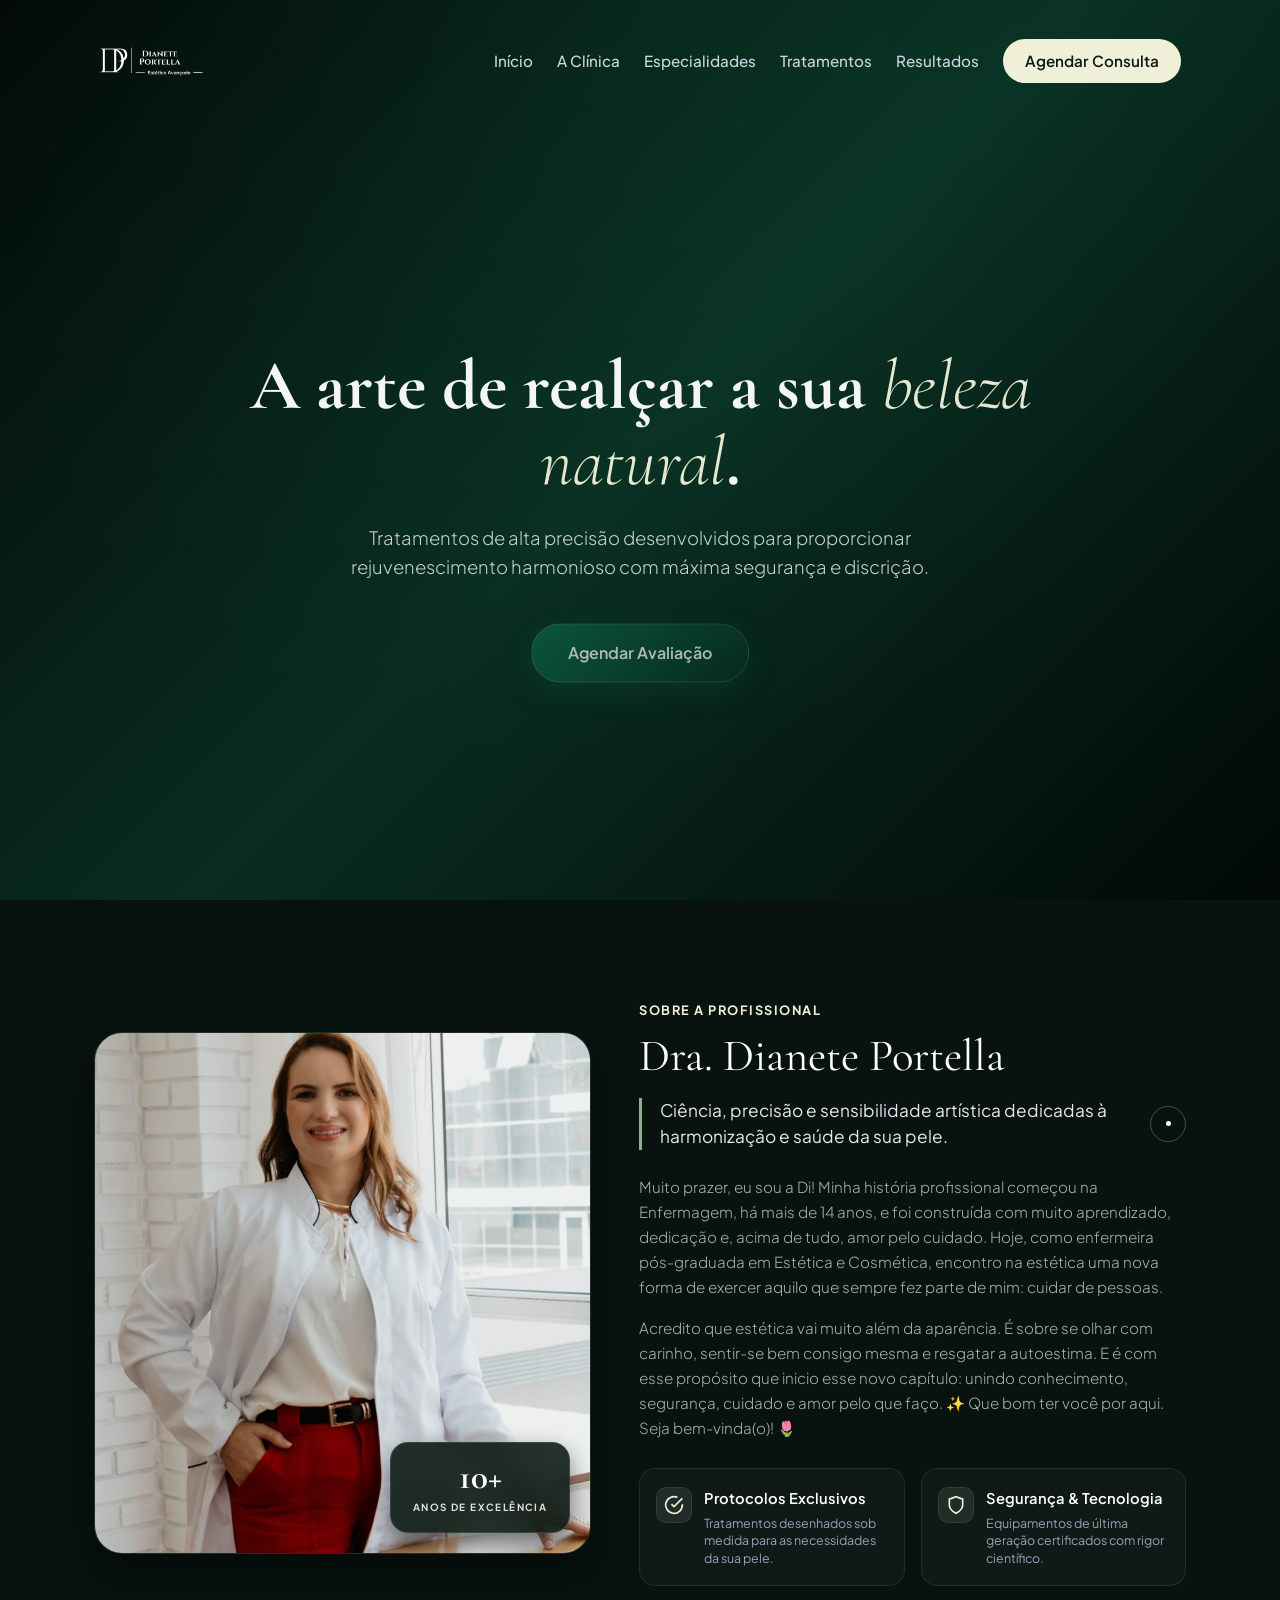
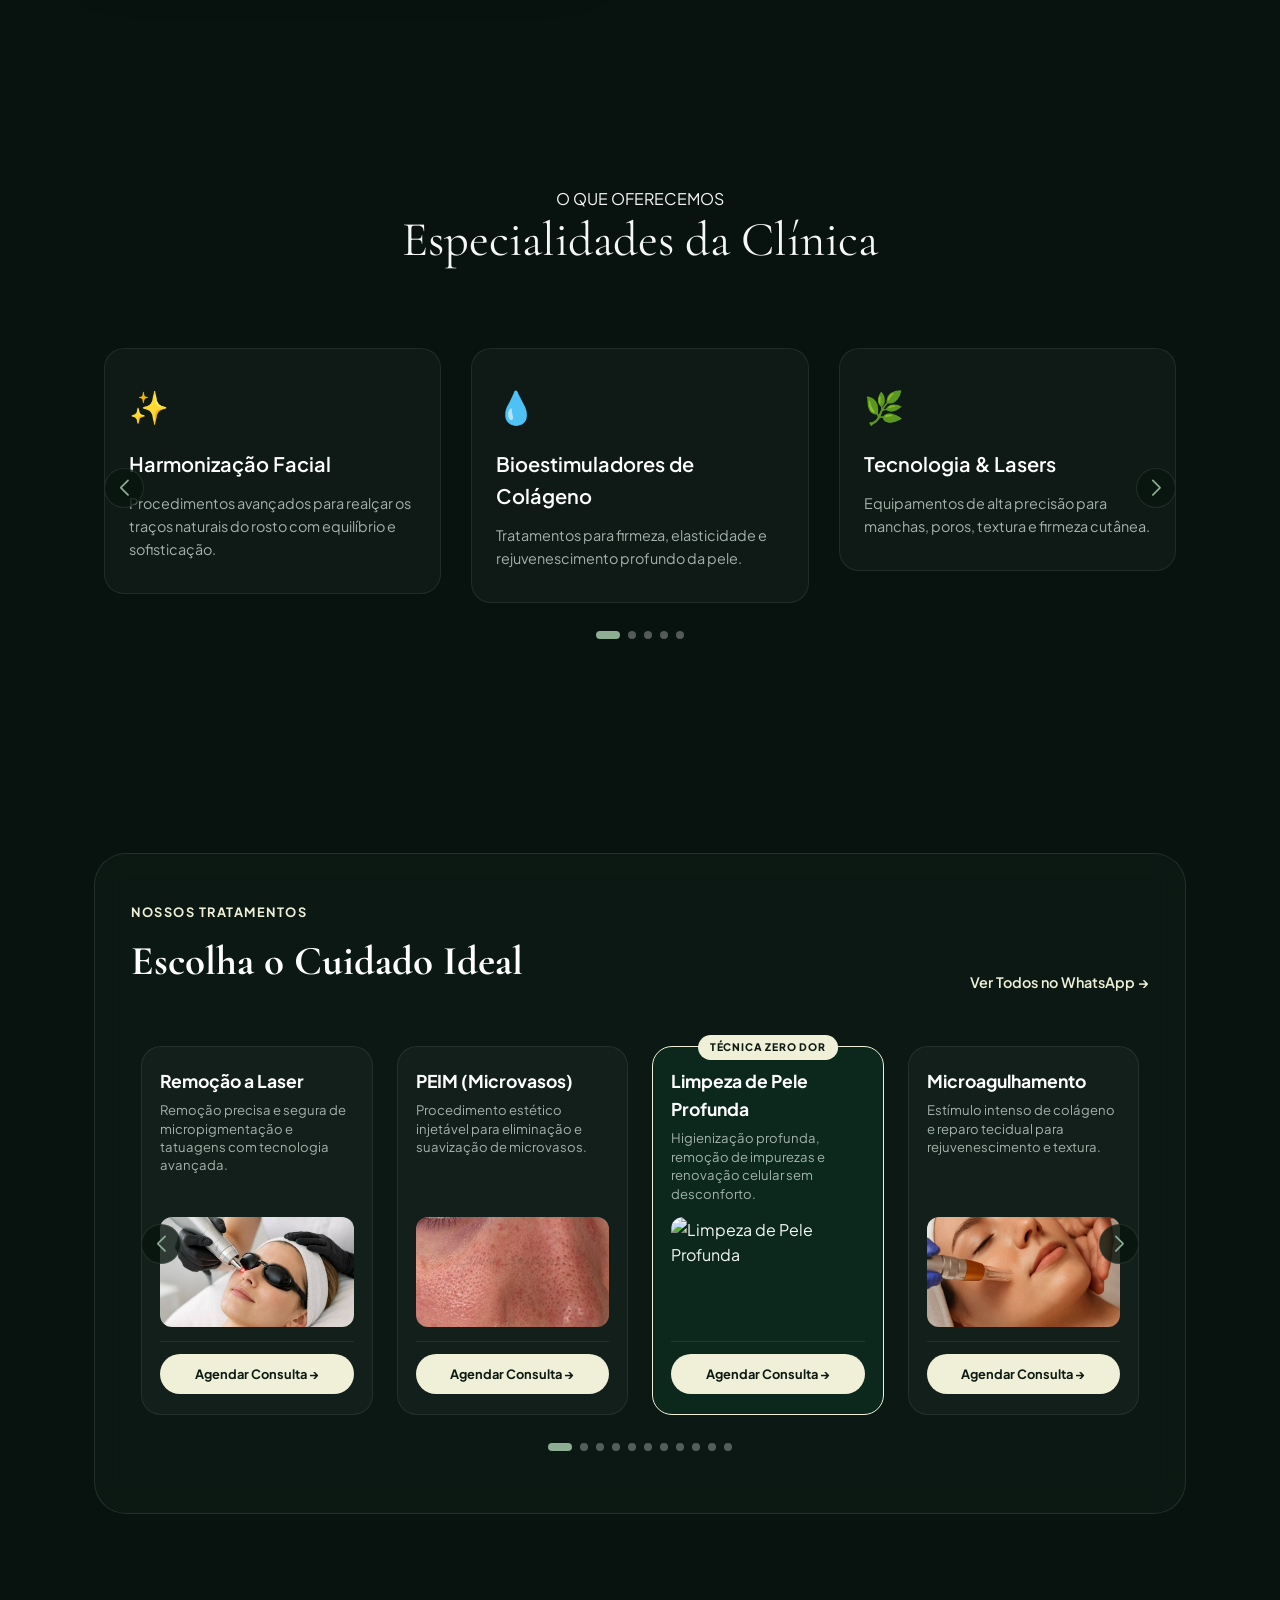
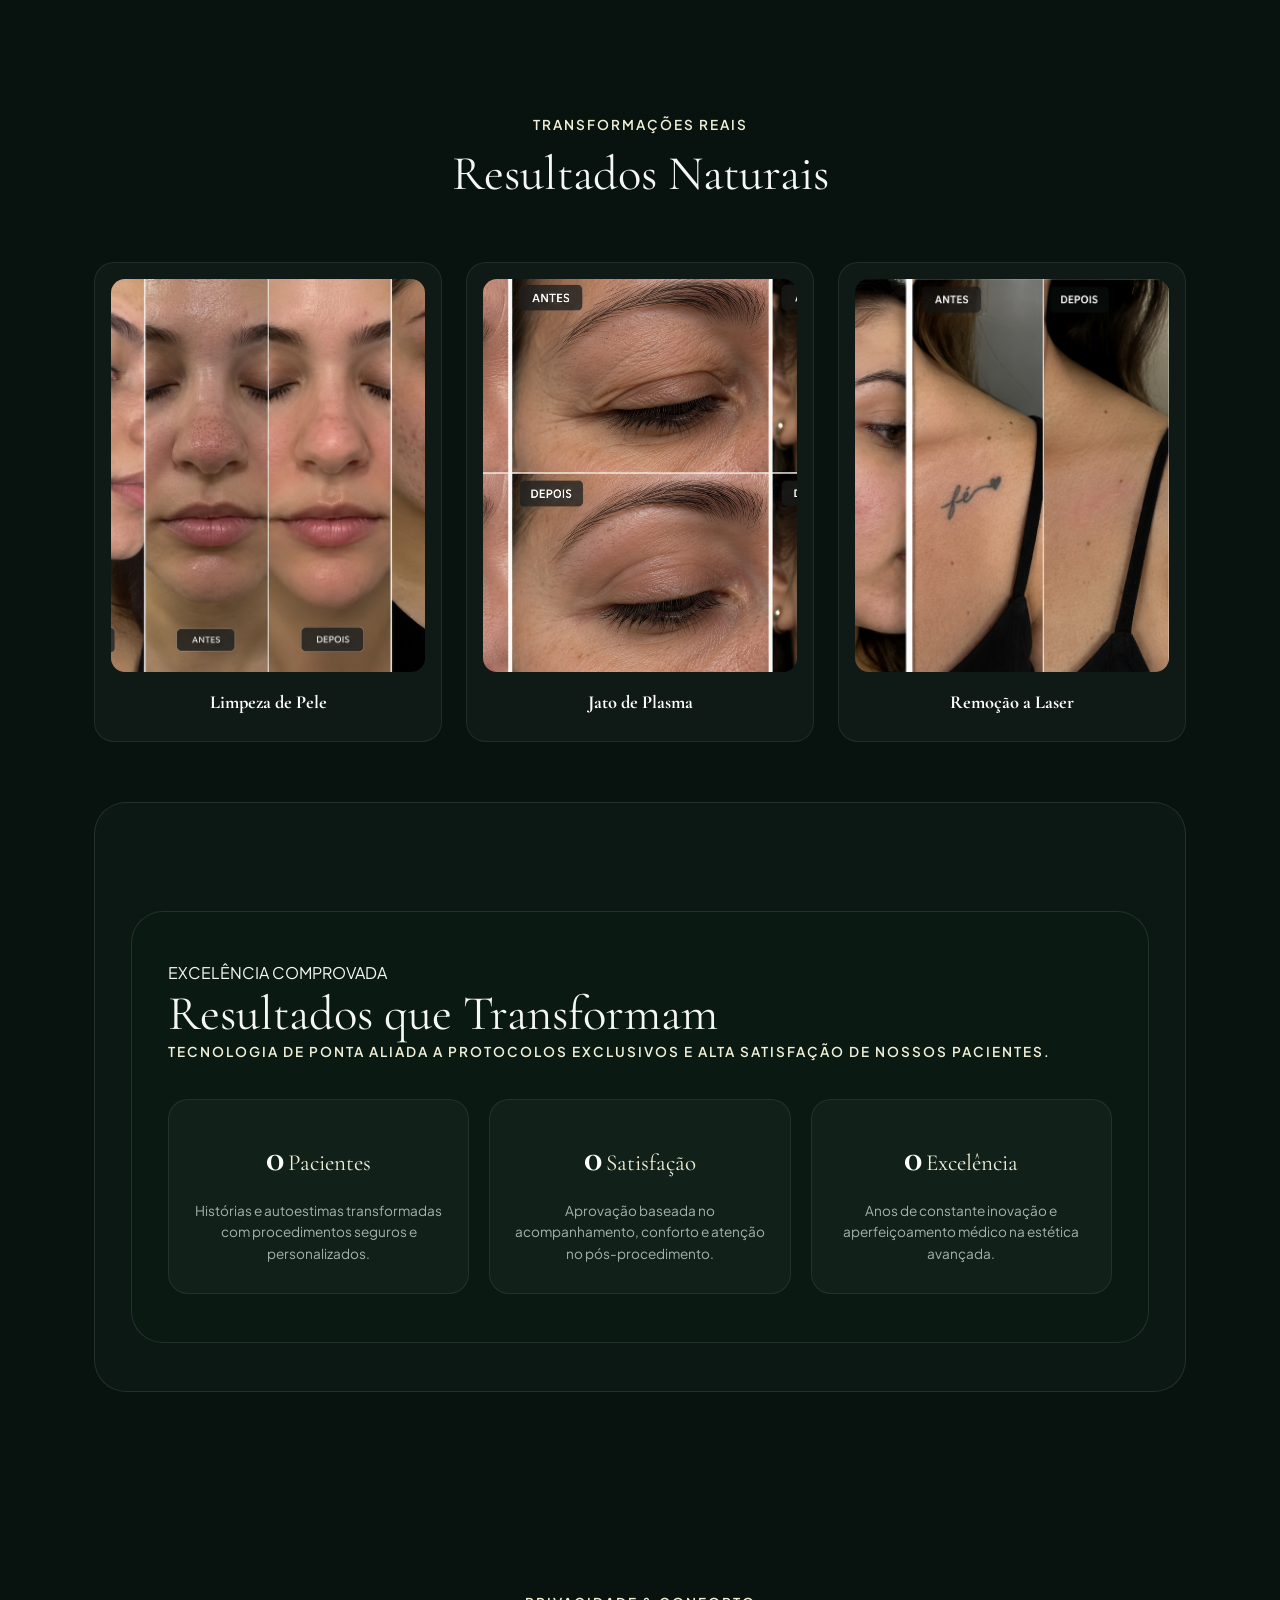
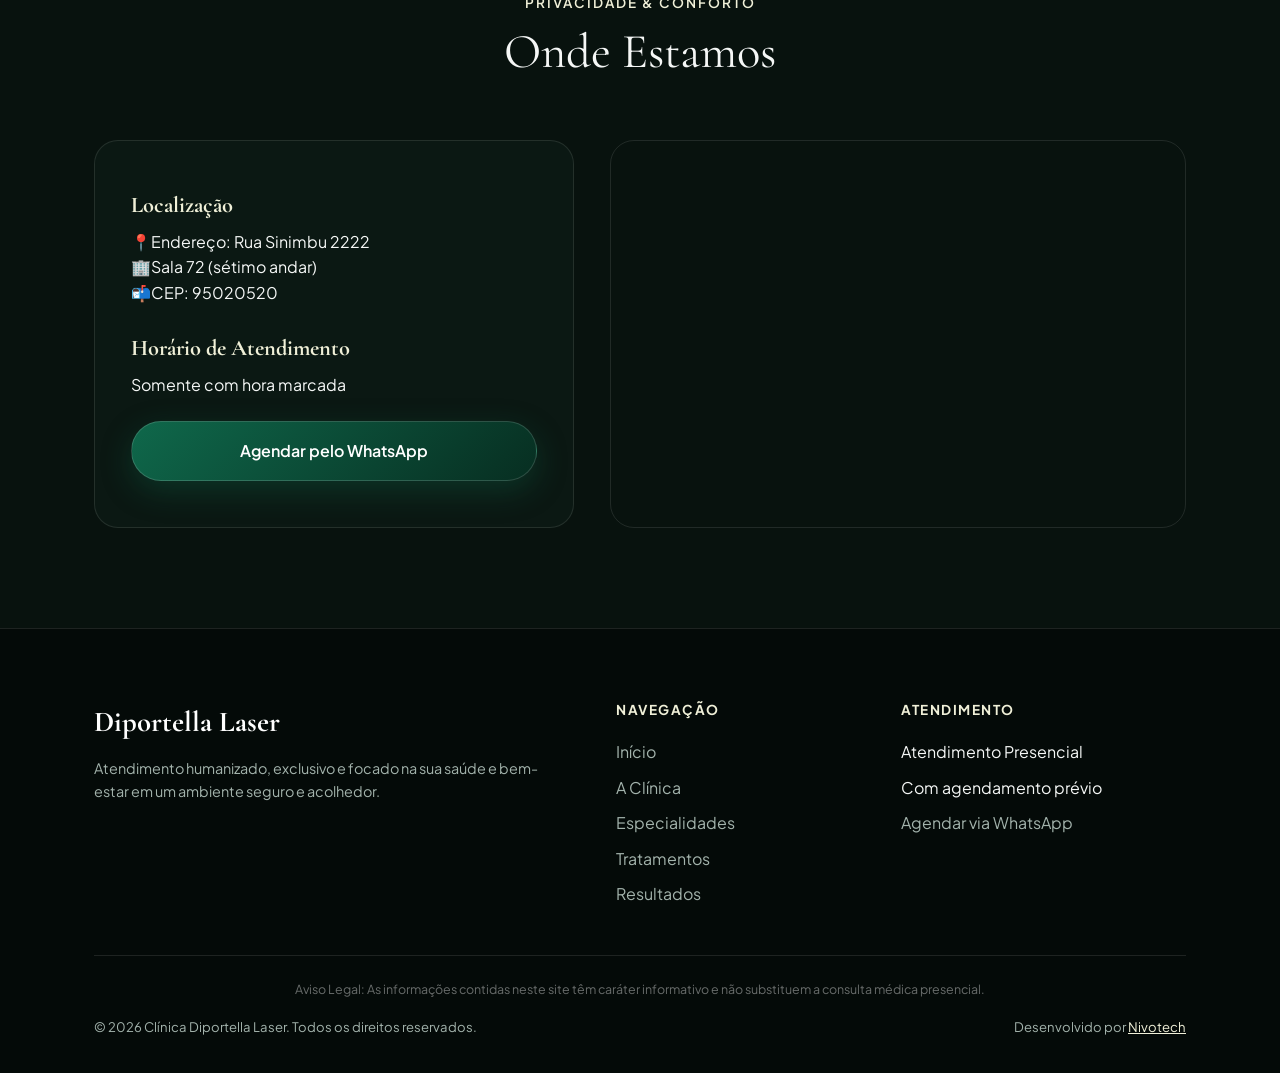
==== commit 642231e2: "alteração de localização da clinica e horario de atendimento" ====
--- a/index.html
+++ b/index.html
@@ -544,12 +544,14 @@
                 <div class="info-card reveal-left" data-delay="0.2">
                     <div class="info-item">
                         <h3>Localização</h3>
-                        <p>Atendimento presencial com hora marcada para garantir total privacidade e atenção exclusiva.</p>
+                        <p>📍Endereço: Rua Sinimbu 2222</p>
+                        <p>🏢Sala 72 (sétimo andar)</p>
+                        <p>📬CEP: 95020520</p>
                     </div>
 
                     <div class="info-item">
                         <h3>Horário de Atendimento</h3>
-                        <p>Segunda a Sexta: 08h às 19h</p>
+                        <p>Somente com hora marcada</p>
                     </div>
 
                     <a href="https://api.whatsapp.com/send?phone=5554981114704&text=Ol%C3%A1!%20Gostaria%20de%20agendar%20uma%20avalia%C3%A7%C3%A3o%20e%20saber%20mais%20sobre%20a%20cl%C3%ADnica." target="_blank" rel="noopener noreferrer" class="btn-glow btn-full">Agendar pelo WhatsApp</a>
@@ -557,9 +559,13 @@
 
                 <div class="map-wrapper reveal-right" data-delay="0.3">
                     <iframe 
-                        src="https://www.google.com/maps/embed?pb=!1m18!1m12!1m3!1d3483.212!2d-51.179!3d-29.168!2m3!1f0!2f0!3f0!3m2!1i1024!2i768!4f13.1!3m3!1m2!1s0x0%3A0x0!2zMjk_MTAnMDQuOCJTIDUxwrAxMCc0NC40Ilc!5e0!3m2!1spt-BR!2sbr!4v1600000000000!5m2!1spt-BR!2sbr" 
+                        src="https://maps.google.com/maps?q=R.+Sinimbu,+2260+-+Centro,+Caxias+do+Sul+-+RS,+95020-520&t=&z=16&ie=UTF8&iwloc=&output=embed" 
+                        width="100%" 
+                        height="400" 
+                        style="border:0;" 
                         allowfullscreen="" 
-                        loading="lazy">
+                        loading="lazy" 
+                        referrerpolicy="no-referrer-when-downgrade">
                     </iframe>
                 </div>
             </div>
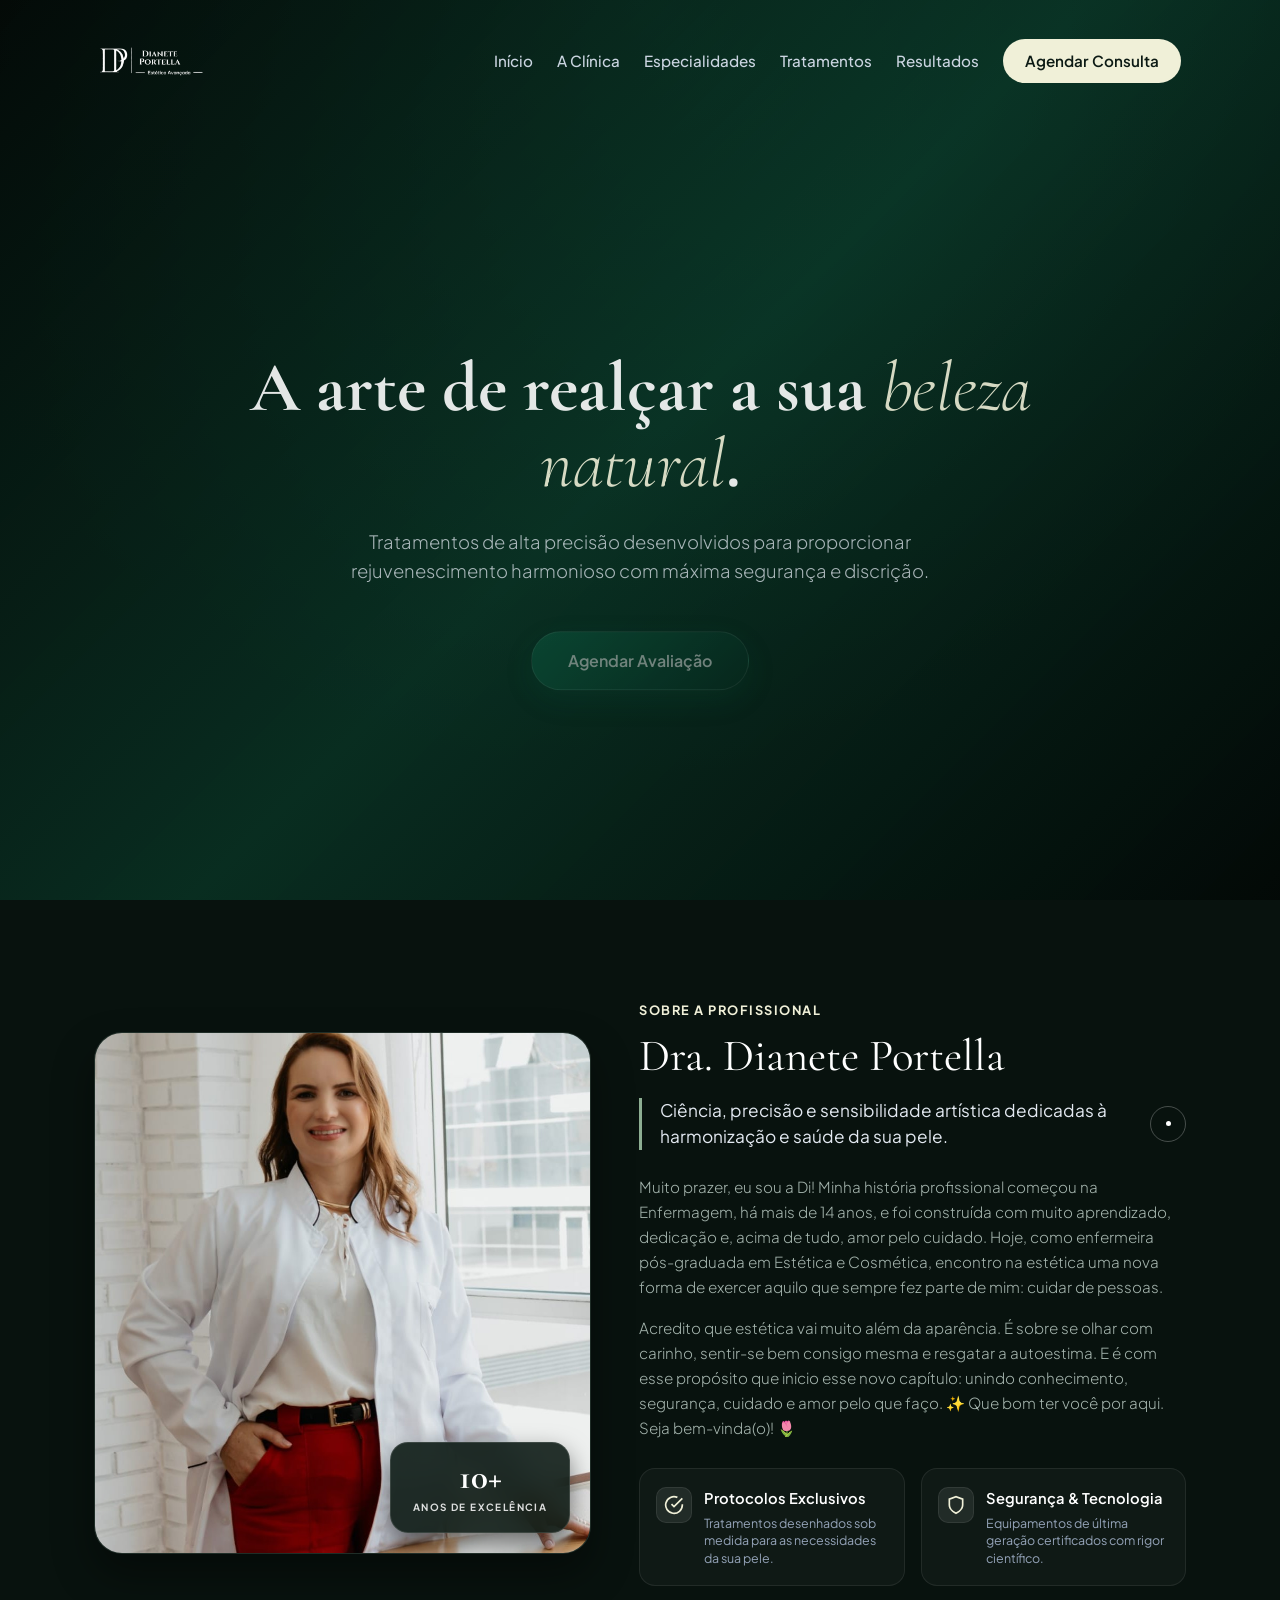
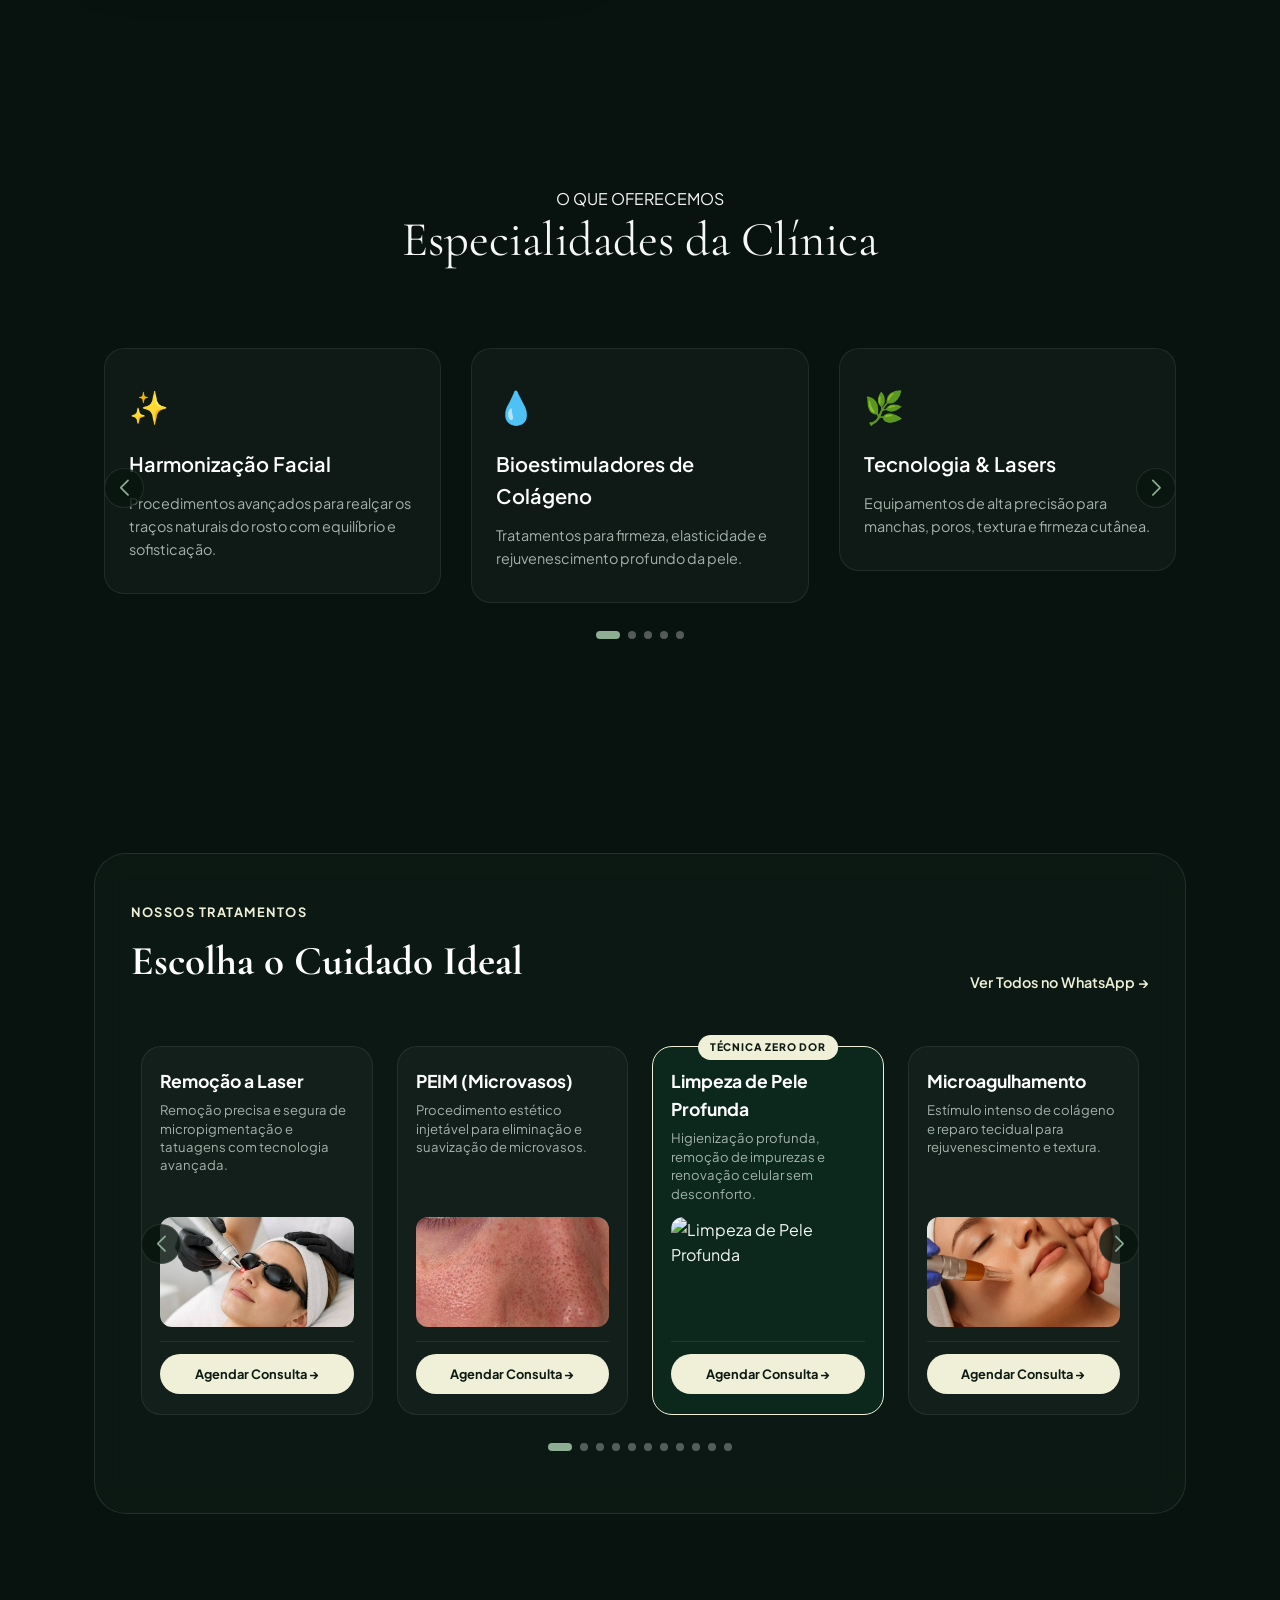
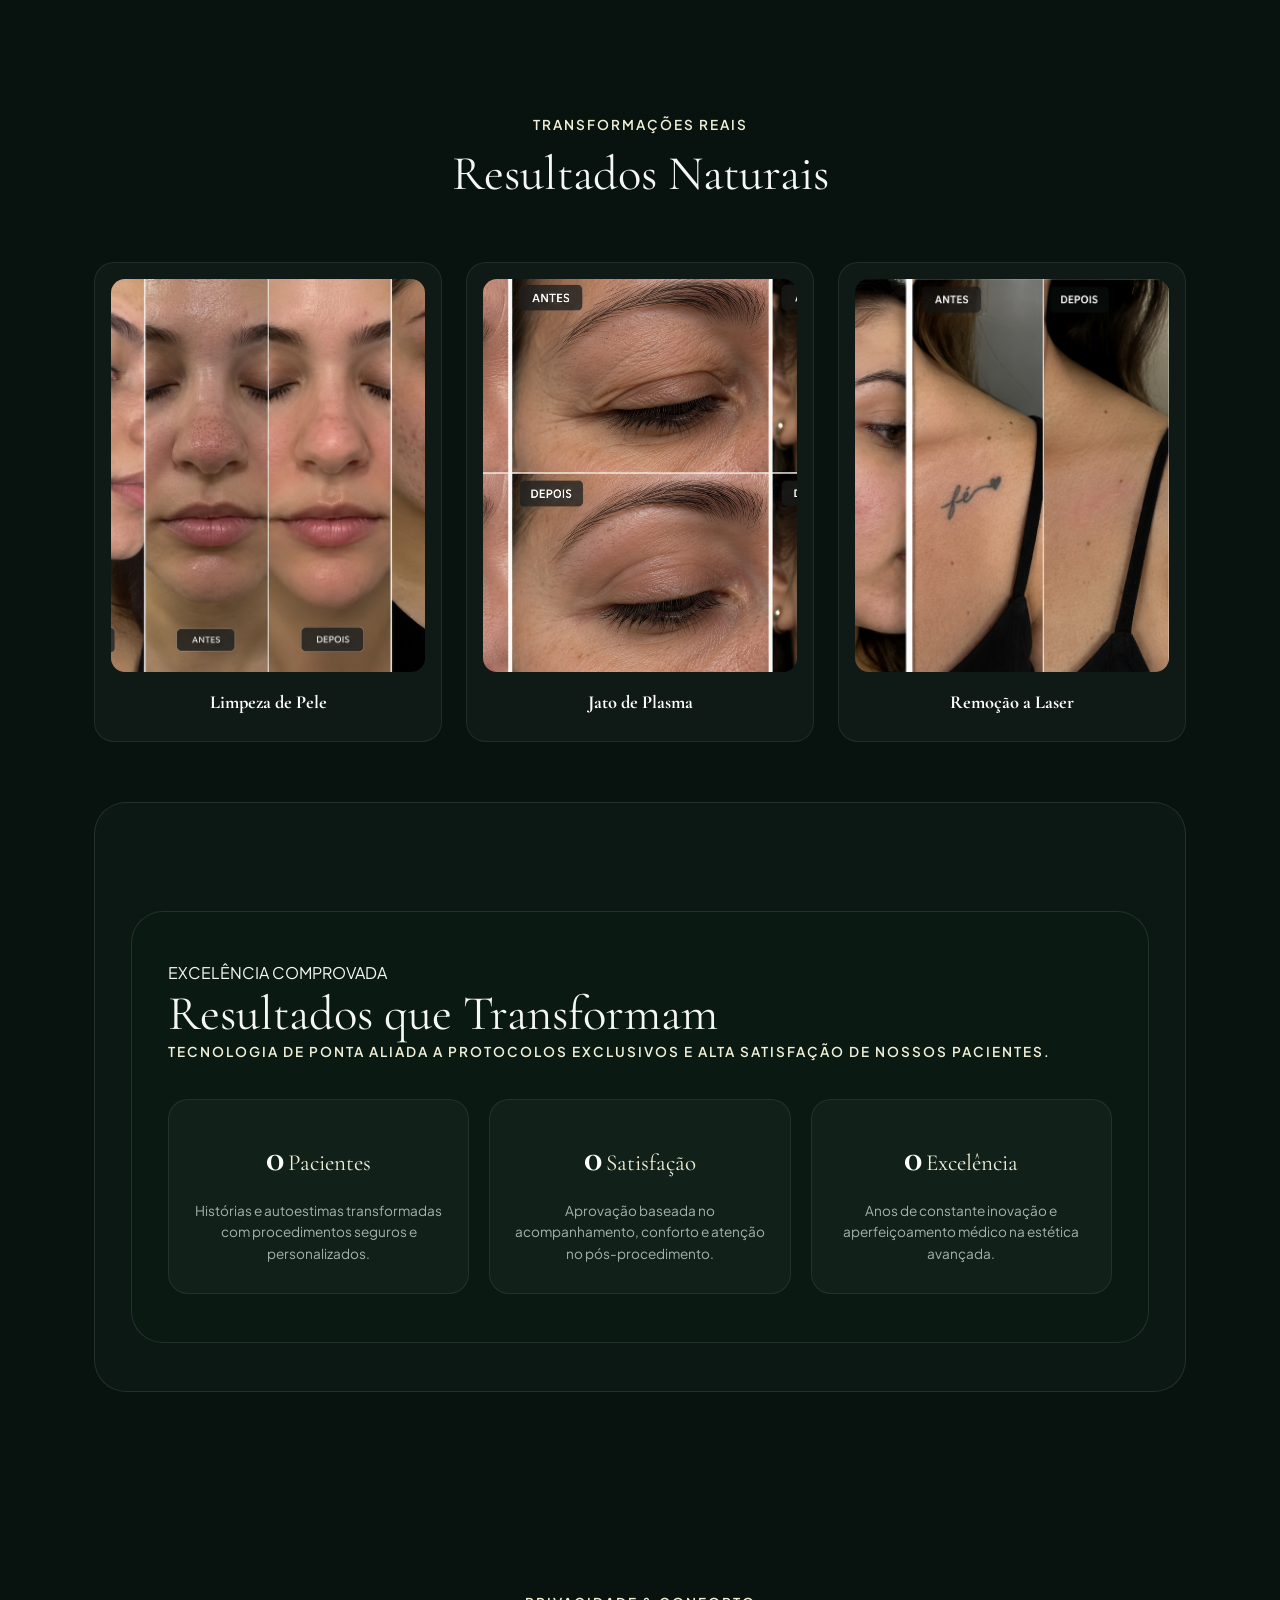
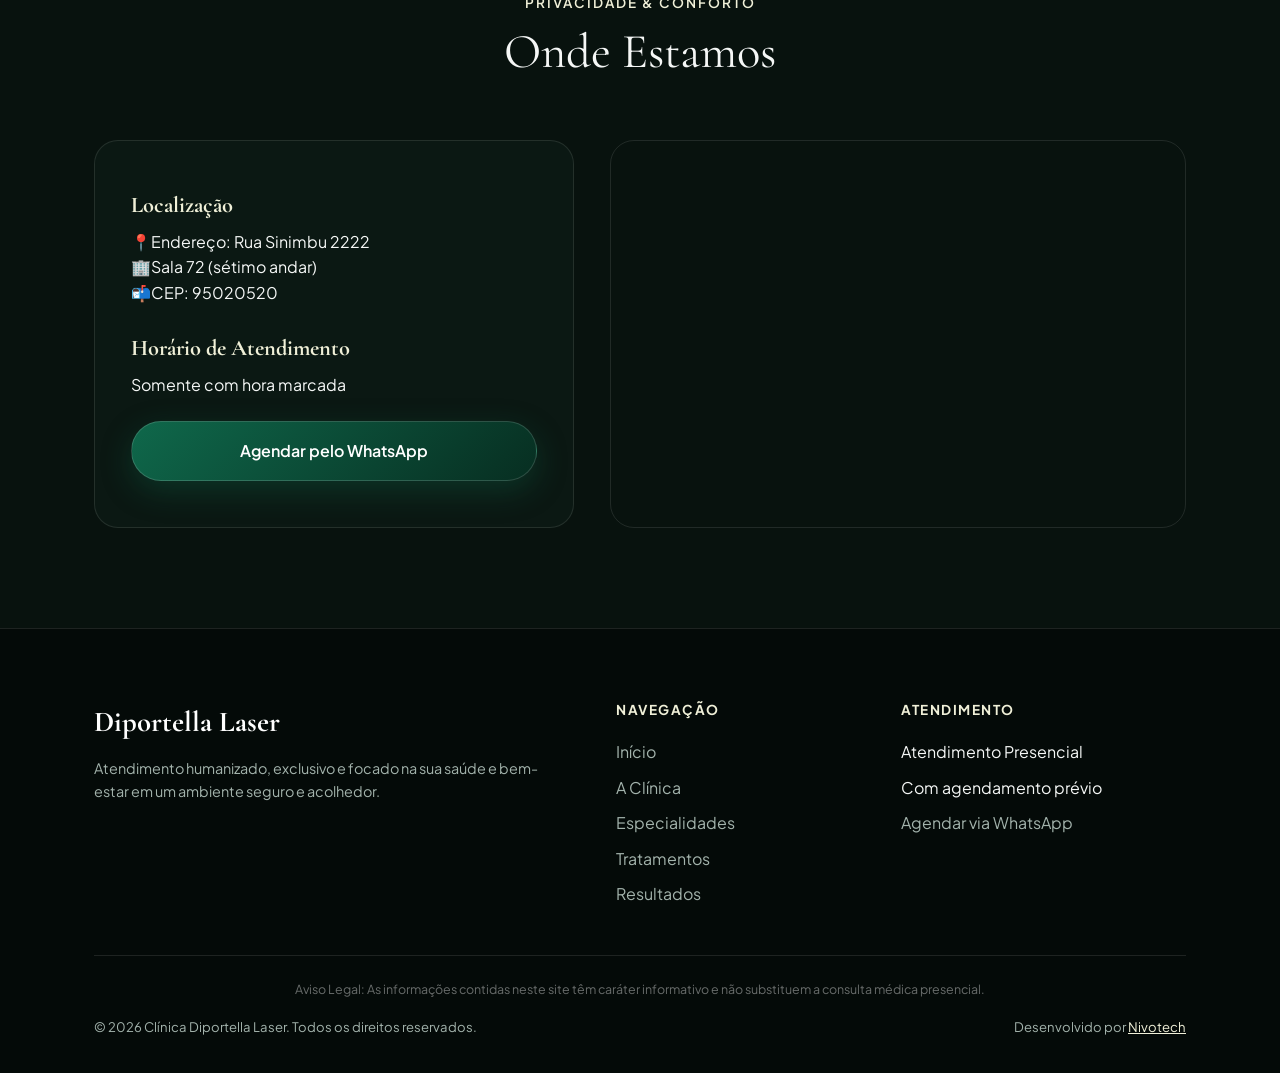
==== commit d41e7677: "edit:alterado a mensagem principal da clinica." ====
--- a/index.html
+++ b/index.html
@@ -44,7 +44,7 @@
                 <a href="#especialidades">Especialidades</a>
                 <a href="#tratamentos">Tratamentos</a>
                 <a href="#resultados">Resultados</a>
-                <a href="https://api.whatsapp.com/send?phone=5554981114704&text=Ol%C3%A1!%20Gostaria%20de%20agendar%20uma%20avalia%C3%A7%C3%A3o%20e%20saber%20mais%20sobre%20a%20cl%C3%ADnica." target="_blank" rel="noopener noreferrer" class="btn-header">Agendar Consulta</a>
+                <a href="https://api.whatsapp.com/send?phone=5554981114704&text=🌿%20Olá!%20Seja%20muito%20bem-vinda%20à%20Dianete%20Portella%20—%20Estética%20Avançada!%20✨%0A%0ASerá%20um%20prazer%20fazer%20parte%20da%20sua%20jornada%20de%20autocuidado%20e%20autoestima!%20💚%0A%0AAqui,%20cada%20atendimento%20é%20pensado%20de%20forma%20personalizada,%20valorizando%20sua%20beleza%20e%20o%20cuidado%20com%20a%20sua%20pele.%0A%0A🥰%20Para%20que%20eu%20possa%20te%20atender%20melhor,%20me%20conta:%20você%20gostaria%20de%20agendar%20uma%20avaliação%20ou%20saber%20mais%20sobre%20nossos%20procedimentos?%0A%0AEm%20breve,%20retornarei%20seu%20contato%20com%20todo%20carinho!%0AObrigada%20por%20escolher%20cuidar%20de%20você!%20❤️✨" target="_blank" rel="noopener noreferrer" class="btn-header">Agendar Consulta</a>
             </nav>
 
             <!-- Botão Menu Mobile -->
@@ -70,7 +70,7 @@
                 <a href="#especialidades" class="mobile-link">Especialidades</a>
                 <a href="#tratamentos" class="mobile-link">Tratamentos</a>
                 <a href="#resultados" class="mobile-link">Resultados</a>
-                <a href="https://api.whatsapp.com/send?phone=5554981114704&text=Ol%C3%A1!%20Gostaria%20de%20agendar%20uma%20avalia%C3%A7%C3%A3o%20e%20saber%20mais%20sobre%20a%20cl%C3%ADnica." target="_blank" rel="noopener noreferrer" class="btn-mobile-cta mobile-link">Agendar Consulta</a>
+                <a href="https://api.whatsapp.com/send?phone=5554981114704&text=🌿%20Olá!%20Seja%20muito%20bem-vinda%20à%20Dianete%20Portella%20—%20Estética%20Avançada!%20✨%0A%0ASerá%20um%20prazer%20fazer%20parte%20da%20sua%20jornada%20de%20autocuidado%20e%20autoestima!%20💚%0A%0AAqui,%20cada%20atendimento%20é%20pensado%20de%20forma%20personalizada,%20valorizando%20sua%20beleza%20e%20o%20cuidado%20com%20a%20sua%20pele.%0A%0A🥰%20Para%20que%20eu%20possa%20te%20atender%20melhor,%20me%20conta:%20você%20gostaria%20de%20agendar%20uma%20avaliação%20ou%20saber%20mais%20sobre%20nossos%20procedimentos?%0A%0AEm%20breve,%20retornarei%20seu%20contato%20com%20todo%20carinho!%0AObrigada%20por%20escolher%20cuidar%20de%20você!%20❤️✨" target="_blank" rel="noopener noreferrer" class="btn-mobile-cta mobile-link">Agendar Consulta</a>
             </nav>
         </div>
     </div>
@@ -96,7 +96,7 @@
                 </p>
 
                 <div class="btn-group">
-                    <a href="https://api.whatsapp.com/send?phone=5554981114704&text=Ol%C3%A1!%20Gostaria%20de%20agendar%20uma%20avalia%C3%A7%C3%A3o%20e%20saber%20mais%20sobre%20a%20cl%C3%ADnica." target="_blank" rel="noopener noreferrer" class="btn-glow">Agendar Avaliação</a>
+                    <a href="https://api.whatsapp.com/send?phone=5554981114704&text=🌿%20Olá!%20Seja%20muito%20bem-vinda%20à%20Dianete%20Portella%20—%20Estética%20Avançada!%20✨%0A%0ASerá%20um%20prazer%20fazer%20parte%20da%20sua%20jornada%20de%20autocuidado%20e%20autoestima!%20💚%0A%0AAqui,%20cada%20atendimento%20é%20pensado%20de%20forma%20personalizada,%20valorizando%20sua%20beleza%20e%20o%20cuidado%20com%20a%20sua%20pele.%0A%0A🥰%20Para%20que%20eu%20possa%20te%20atender%20melhor,%20me%20conta:%20você%20gostaria%20de%20agendar%20uma%20avaliação%20ou%20saber%20mais%20sobre%20nossos%20procedimentos?%0A%0AEm%20breve,%20retornarei%20seu%20contato%20com%20todo%20carinho!%0AObrigada%20por%20escolher%20cuidar%20de%20você!%20❤️✨" target="_blank" rel="noopener noreferrer" class="btn-glow">Agendar Avaliação</a>
                 </div>
             </div>
         </div>
@@ -554,7 +554,7 @@
                         <p>Somente com hora marcada</p>
                     </div>
 
-                    <a href="https://api.whatsapp.com/send?phone=5554981114704&text=Ol%C3%A1!%20Gostaria%20de%20agendar%20uma%20avalia%C3%A7%C3%A3o%20e%20saber%20mais%20sobre%20a%20cl%C3%ADnica." target="_blank" rel="noopener noreferrer" class="btn-glow btn-full">Agendar pelo WhatsApp</a>
+                    <a href="https://api.whatsapp.com/send?phone=5554981114704&text=🌿%20Olá!%20Seja%20muito%20bem-vinda%20à%20Dianete%20Portella%20—%20Estética%20Avançada!%20✨%0A%0ASerá%20um%20prazer%20fazer%20parte%20da%20sua%20jornada%20de%20autocuidado%20e%20autoestima!%20💚%0A%0AAqui,%20cada%20atendimento%20é%20pensado%20de%20forma%20personalizada,%20valorizando%20sua%20beleza%20e%20o%20cuidado%20com%20a%20sua%20pele.%0A%0A🥰%20Para%20que%20eu%20possa%20te%20atender%20melhor,%20me%20conta:%20você%20gostaria%20de%20agendar%20uma%20avaliação%20ou%20saber%20mais%20sobre%20nossos%20procedimentos?%0A%0AEm%20breve,%20retornarei%20seu%20contato%20com%20todo%20carinho!%0AObrigada%20por%20escolher%20cuidar%20de%20você!%20❤️✨" target="_blank" rel="noopener noreferrer" class="btn-glow btn-full">Agendar pelo WhatsApp</a>
                 </div>
 
                 <div class="map-wrapper reveal-right" data-delay="0.3">
@@ -597,7 +597,7 @@
                     <ul class="footer-contact">
                         <li> Atendimento Presencial</li>
                         <li> Com agendamento prévio</li>
-                        <li> <a href="https://api.whatsapp.com/send?phone=5554981114704&text=Ol%C3%A1!%20Gostaria%20de%20agendar%20uma%20avalia%C3%A7%C3%A3o%20e%20saber%20mais%20sobre%20a%20cl%C3%ADnica." target="_blank" rel="noopener noreferrer">Agendar via WhatsApp</a></li>
+                        <li> <a href="https://api.whatsapp.com/send?phone=5554981114704&text=🌿%20Olá!%20Seja%20muito%20bem-vinda%20à%20Dianete%20Portella%20—%20Estética%20Avançada!%20✨%0A%0ASerá%20um%20prazer%20fazer%20parte%20da%20sua%20jornada%20de%20autocuidado%20e%20autoestima!%20💚%0A%0AAqui,%20cada%20atendimento%20é%20pensado%20de%20forma%20personalizada,%20valorizando%20sua%20beleza%20e%20o%20cuidado%20com%20a%20sua%20pele.%0A%0A🥰%20Para%20que%20eu%20possa%20te%20atender%20melhor,%20me%20conta:%20você%20gostaria%20de%20agendar%20uma%20avaliação%20ou%20saber%20mais%20sobre%20nossos%20procedimentos?%0A%0AEm%20breve,%20retornarei%20seu%20contato%20com%20todo%20carinho!%0AObrigada%20por%20escolher%20cuidar%20de%20você!%20❤️✨" target="_blank" rel="noopener noreferrer">Agendar via WhatsApp</a></li>
                     </ul>
                 </div>
             </div>
--- a/style.css
+++ b/style.css
@@ -43,6 +43,17 @@
     background: radial-gradient(circle at 50% 0%, #0d3829 0%, var(--bg-dark) 70%);
     background-attachment: fixed;
     line-height: 1.6;
+    overflow-x: hidden;
+}
+
+/* Garante que o tamanho das bordas e espaçamentos não quebre o layout */
+*, *::before, *::after {
+    box-sizing: border-box;
+}
+
+/* Garante que o mapa respeite o tamanho da tela no mobile */
+.map-wrapper iframe {
+    max-width: 100%;
 }
 
 
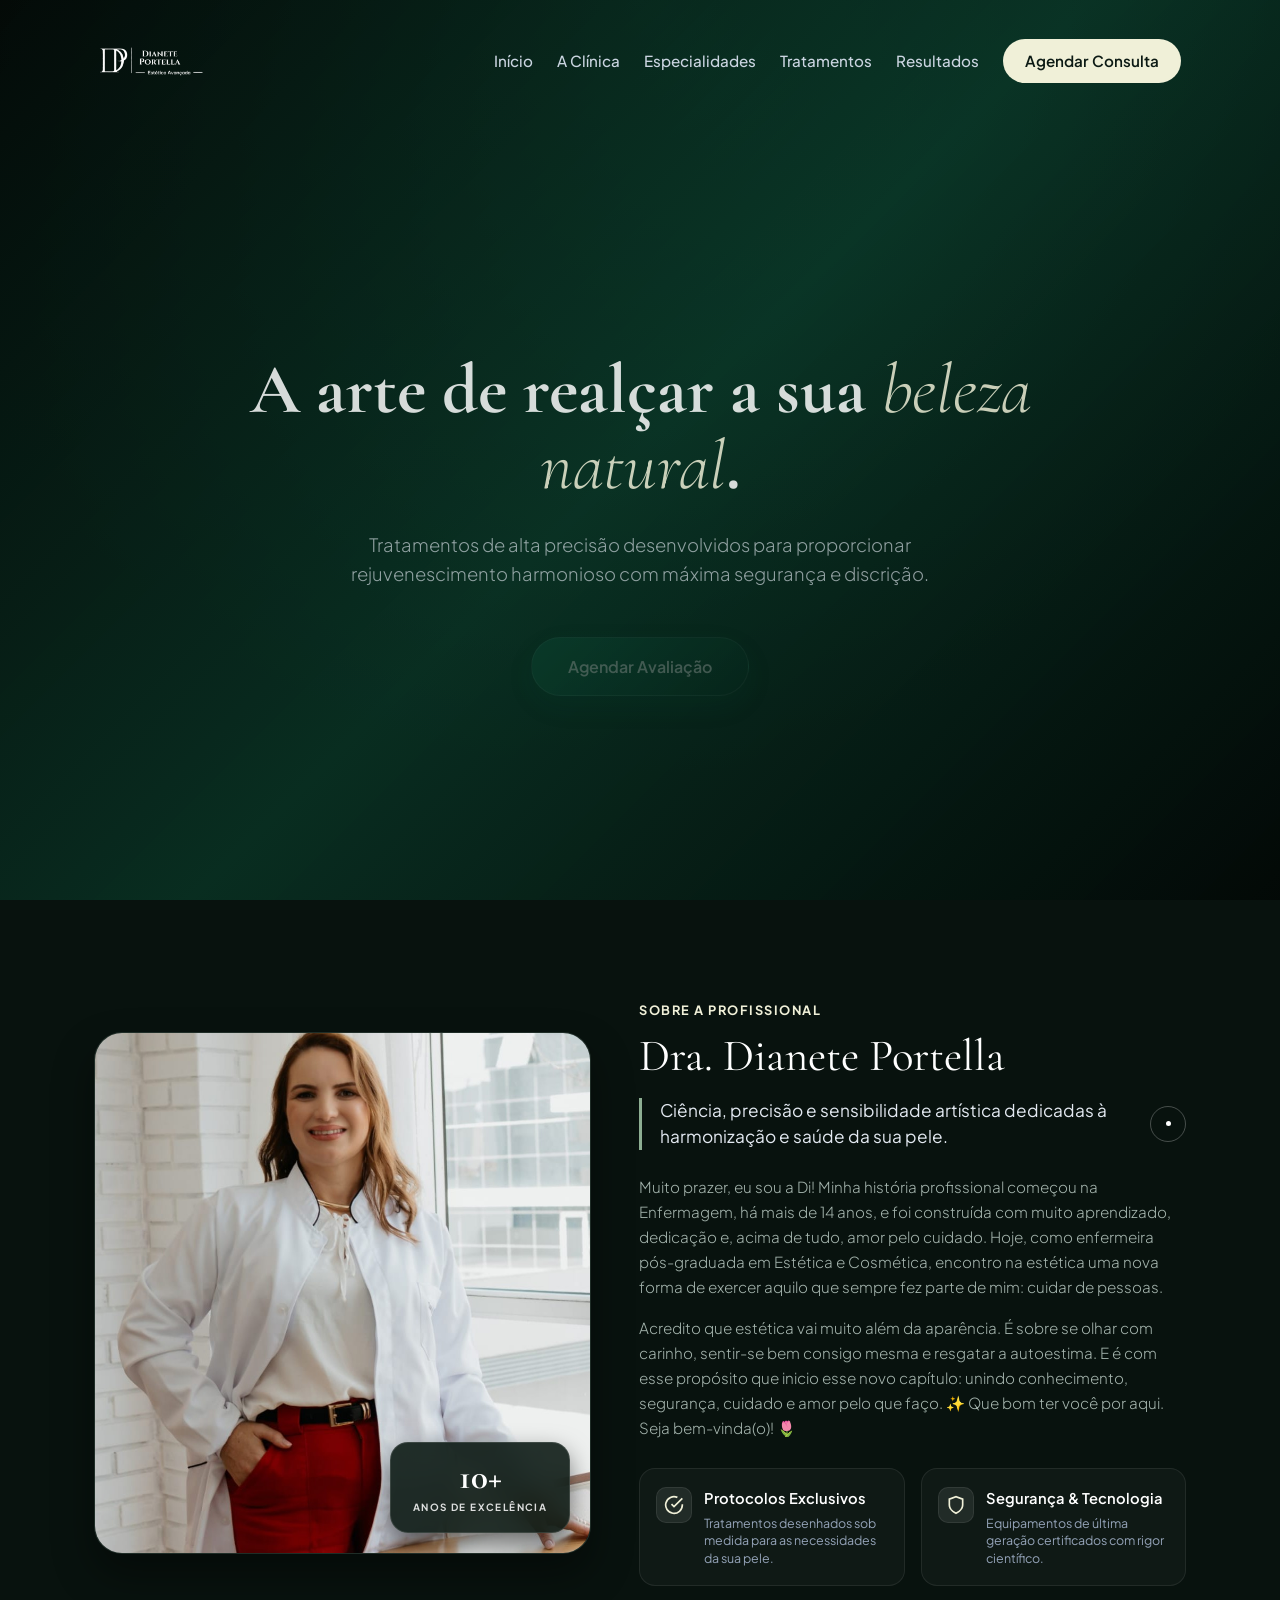
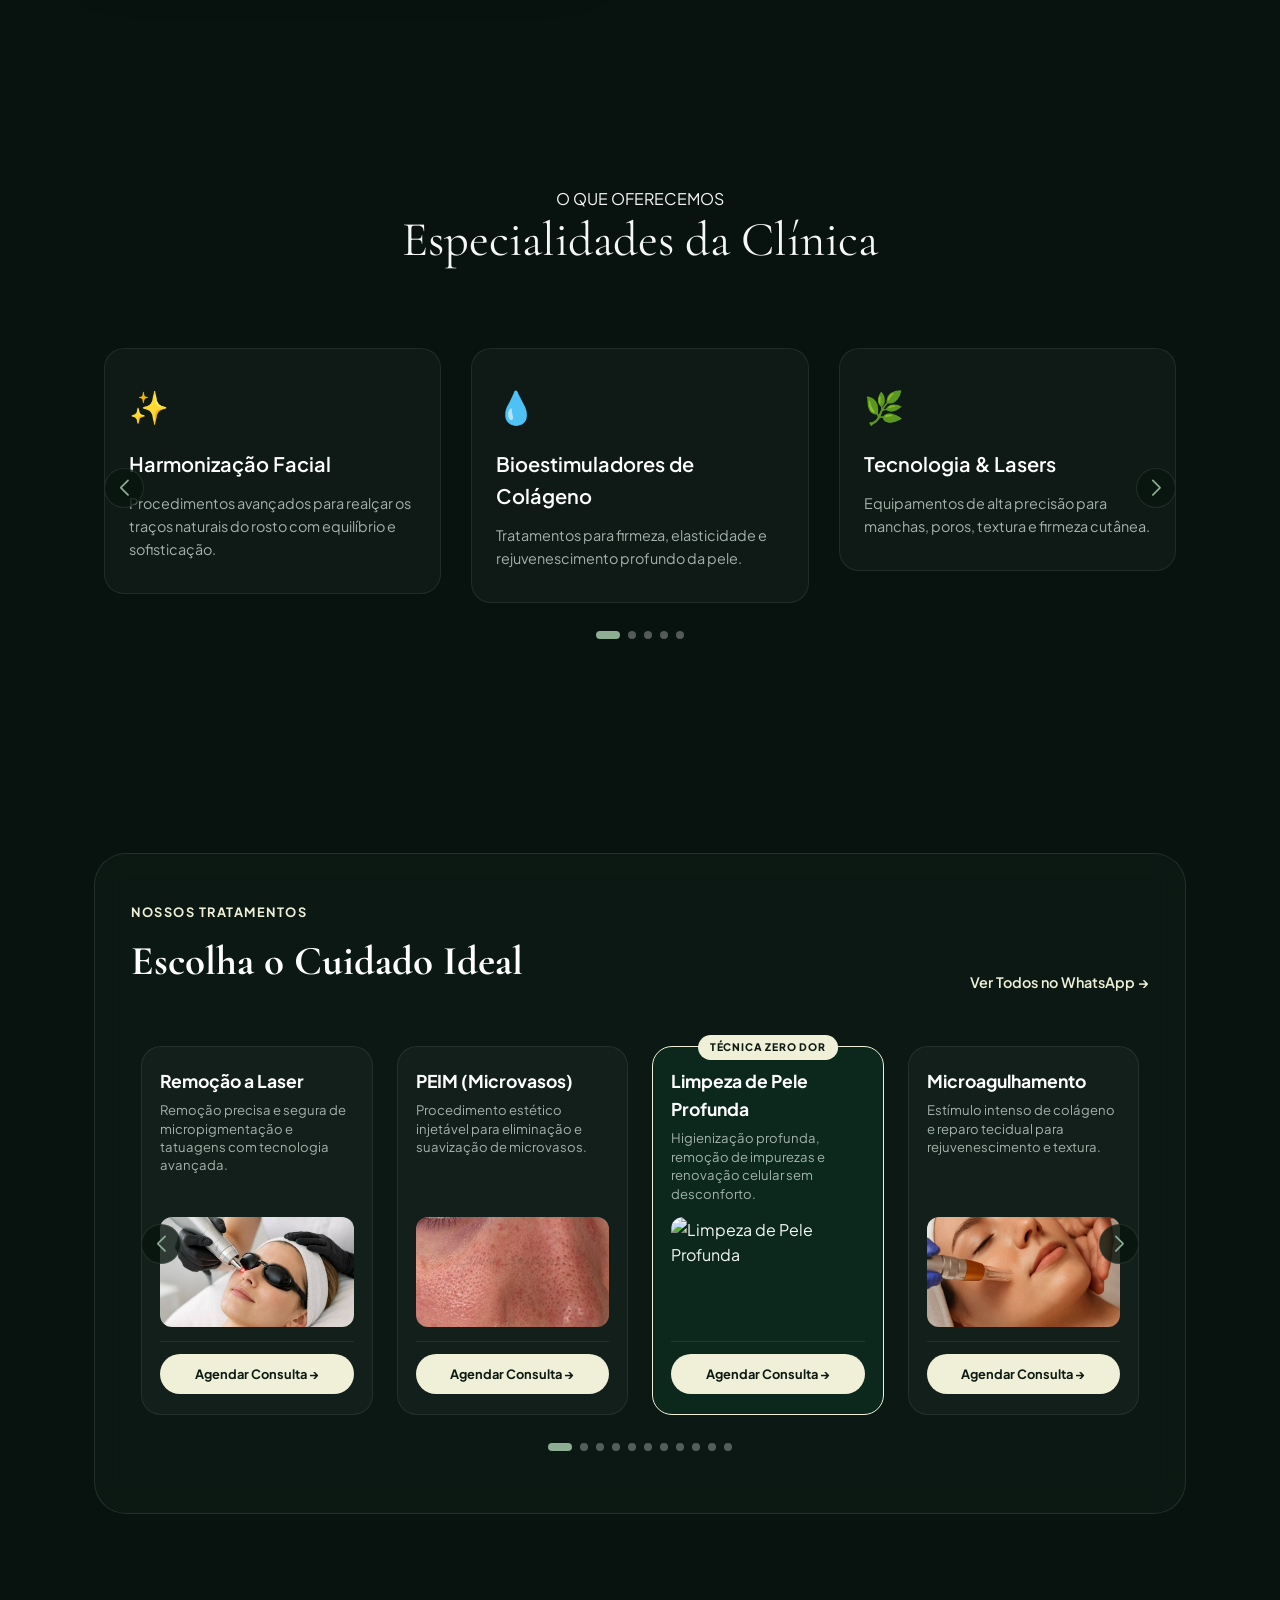
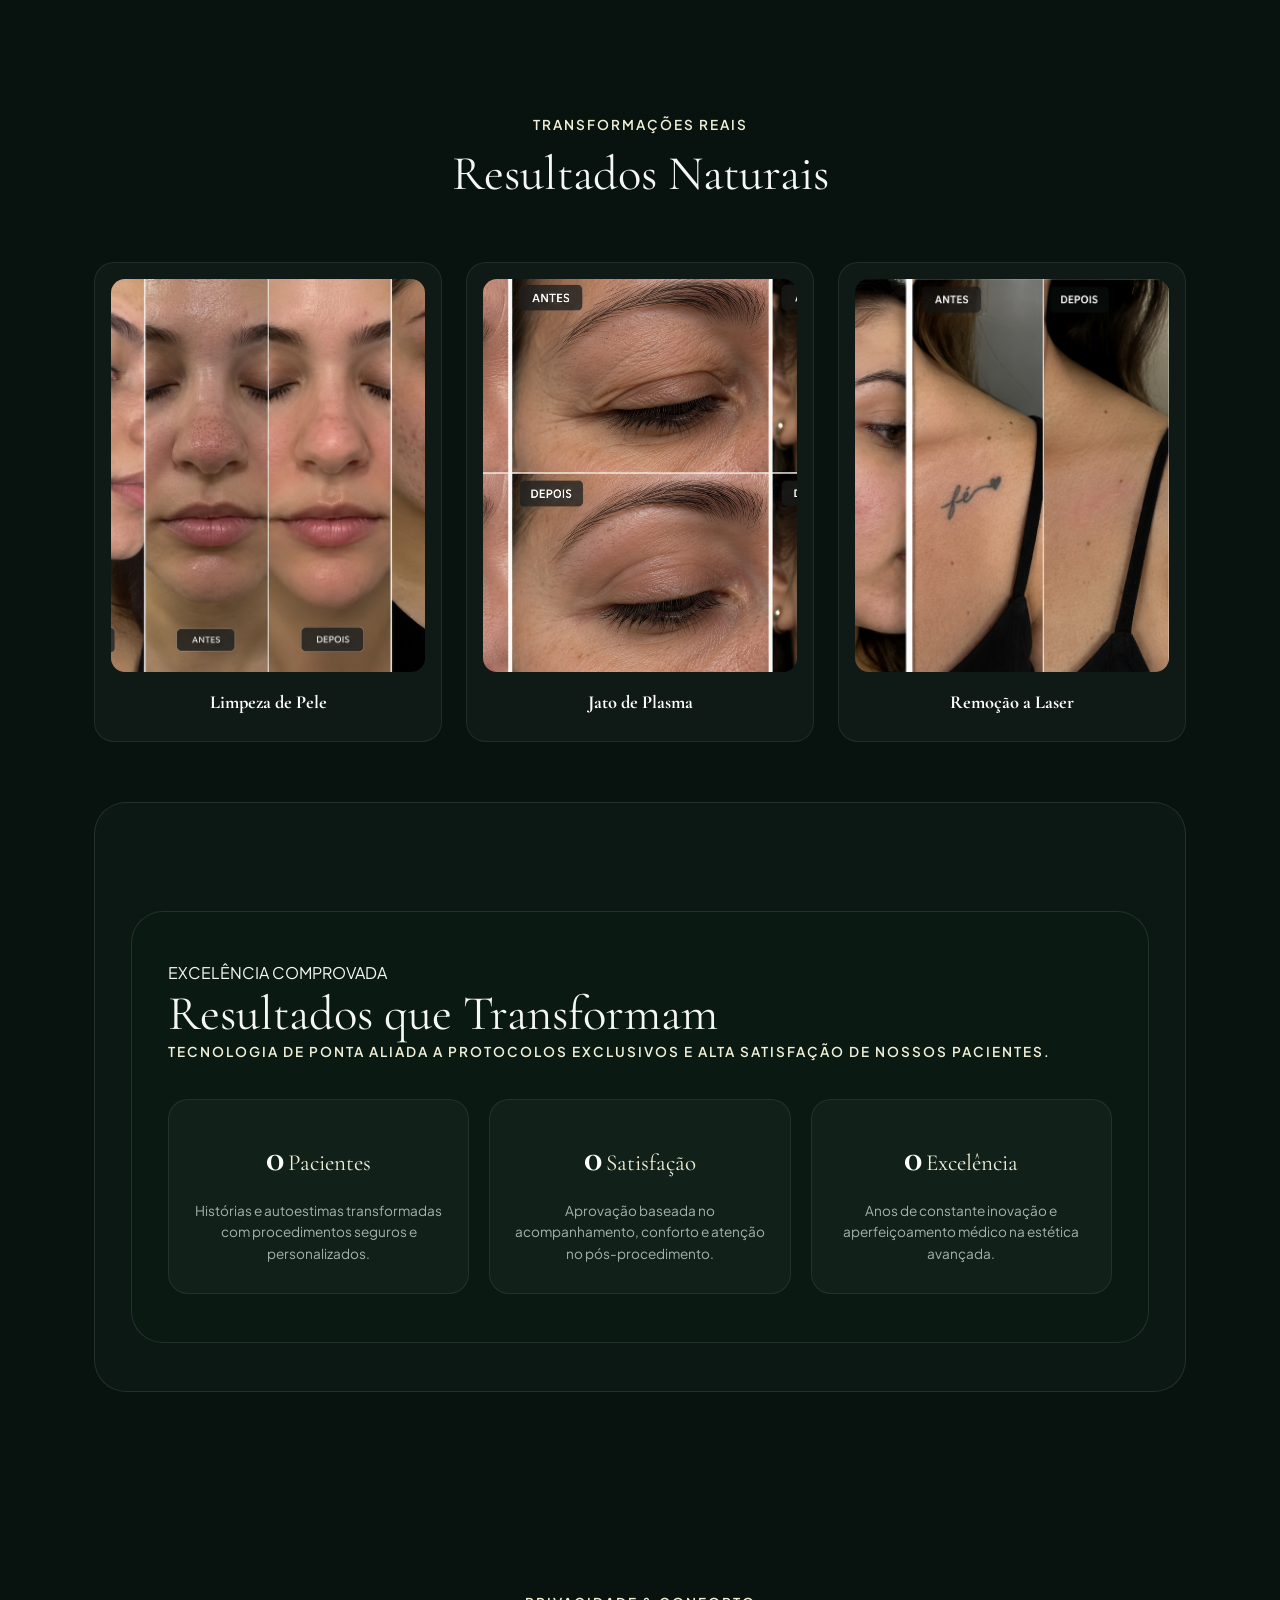
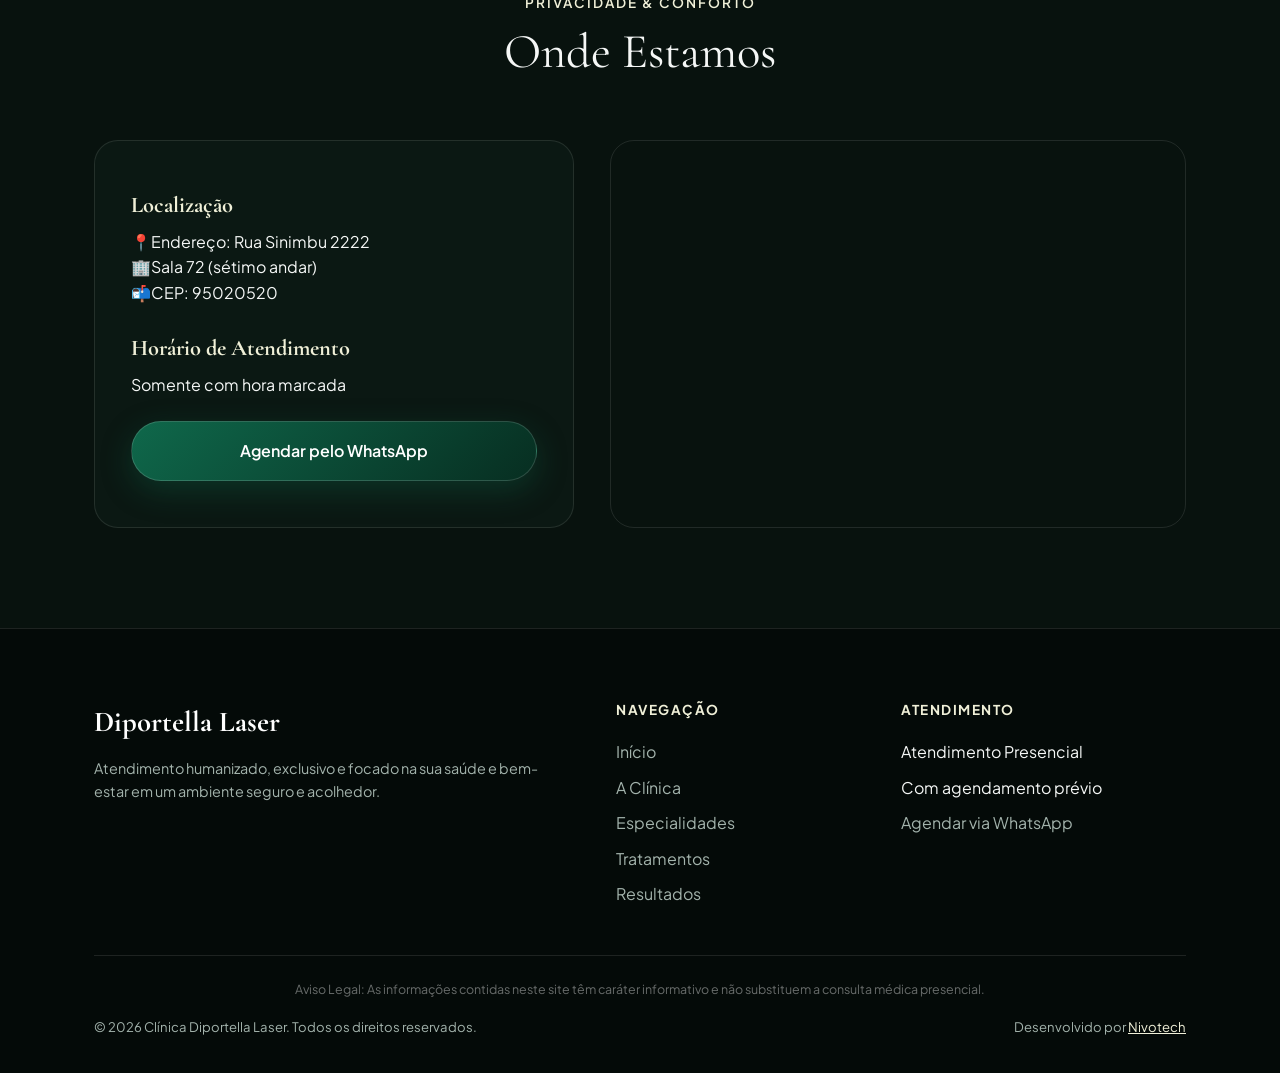
==== commit b4ec3080: "adição de favicon do site" ====
--- a/index.html
+++ b/index.html
@@ -17,6 +17,7 @@
 
     <!-- Arquivo CSS Principal -->
     <link rel="stylesheet" href="./style.css">
+    <link rel="icon" type="image/png" href="favicon/botox.png">
 </head>
 <body>
     <!-- PRELOADER -->
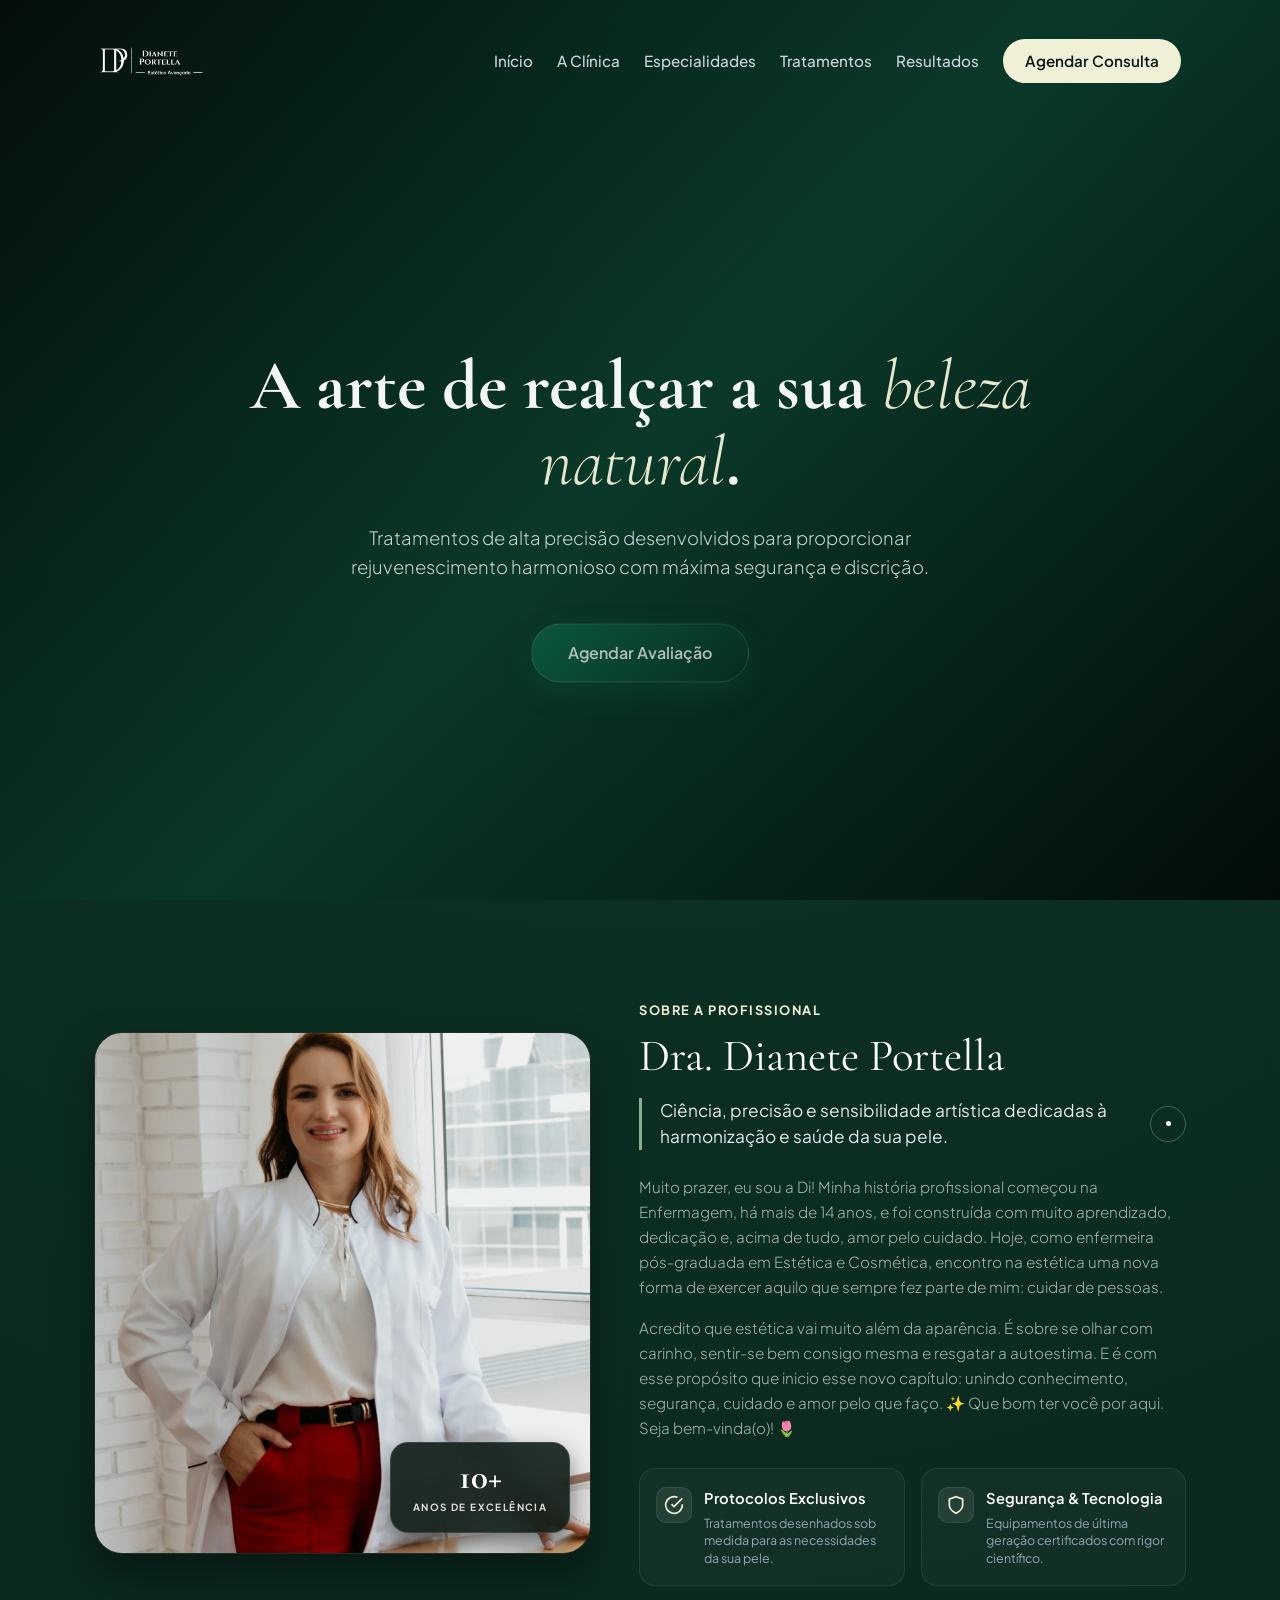
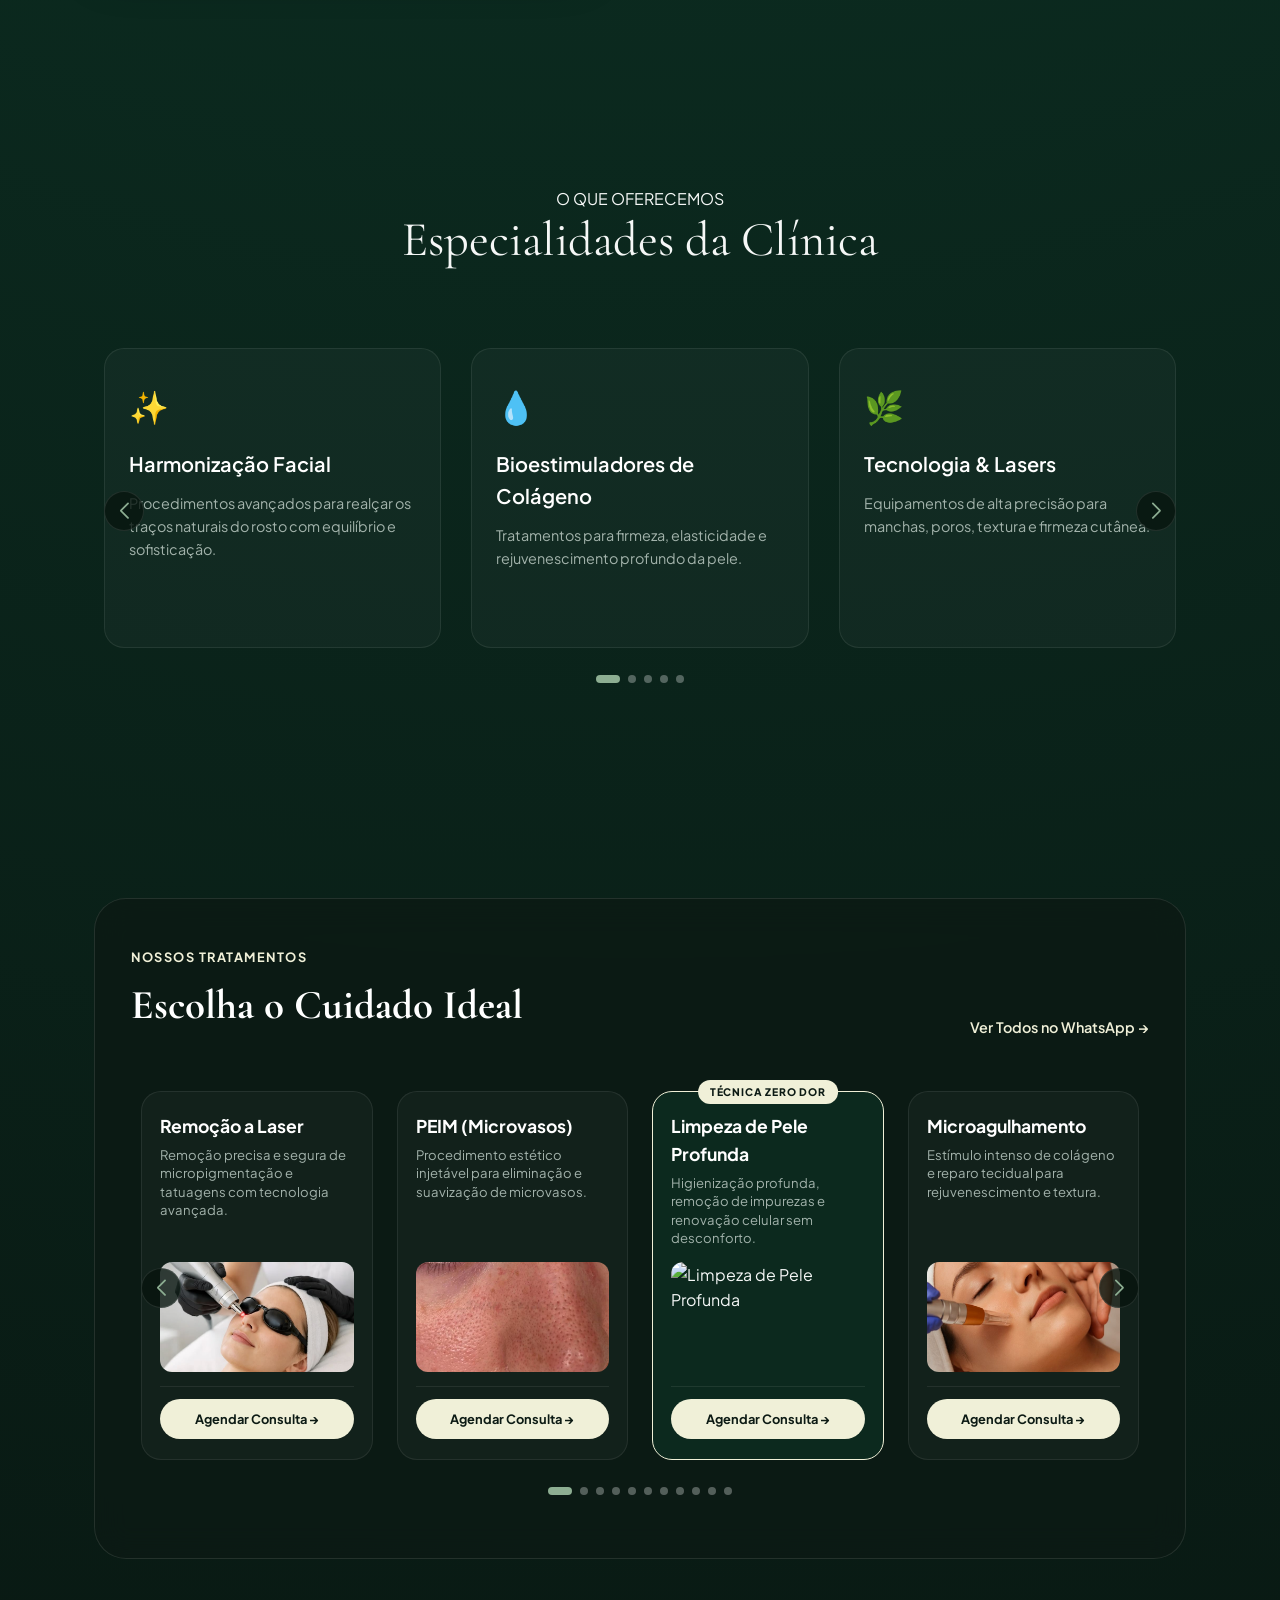
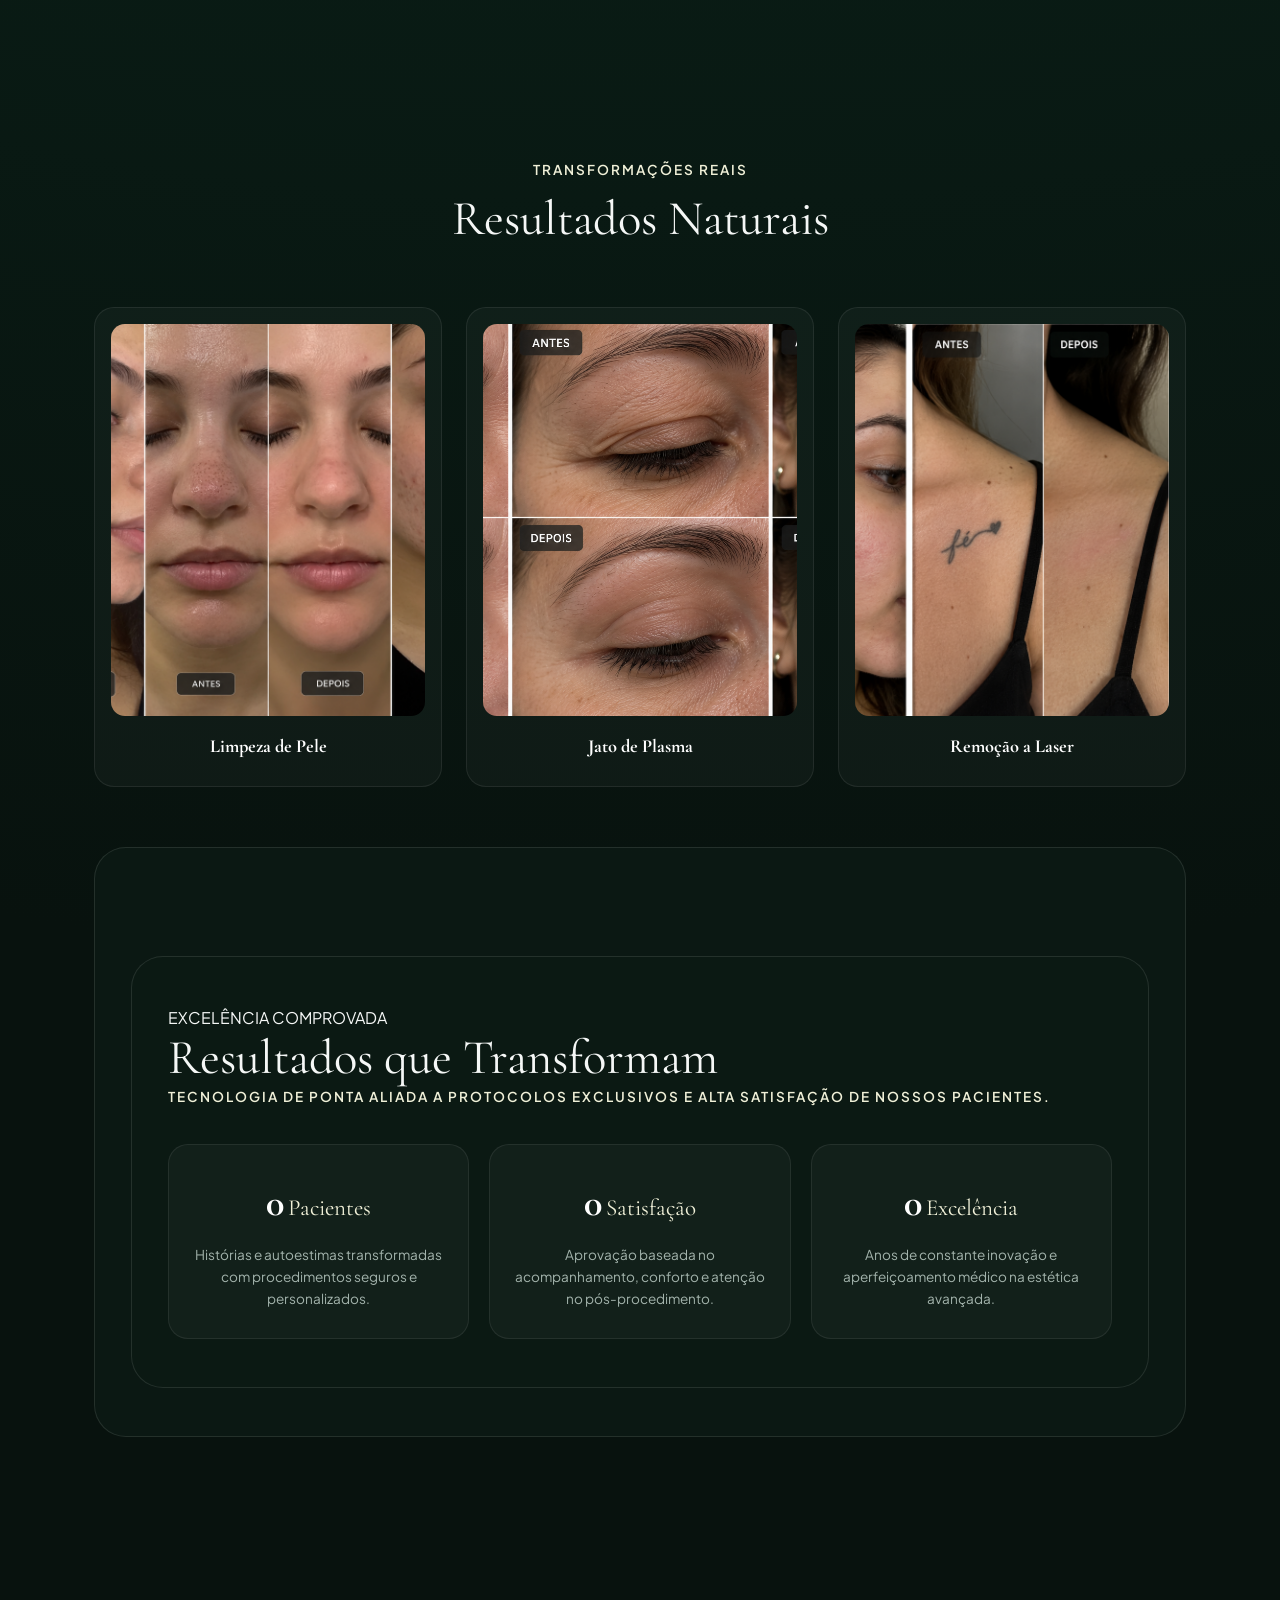
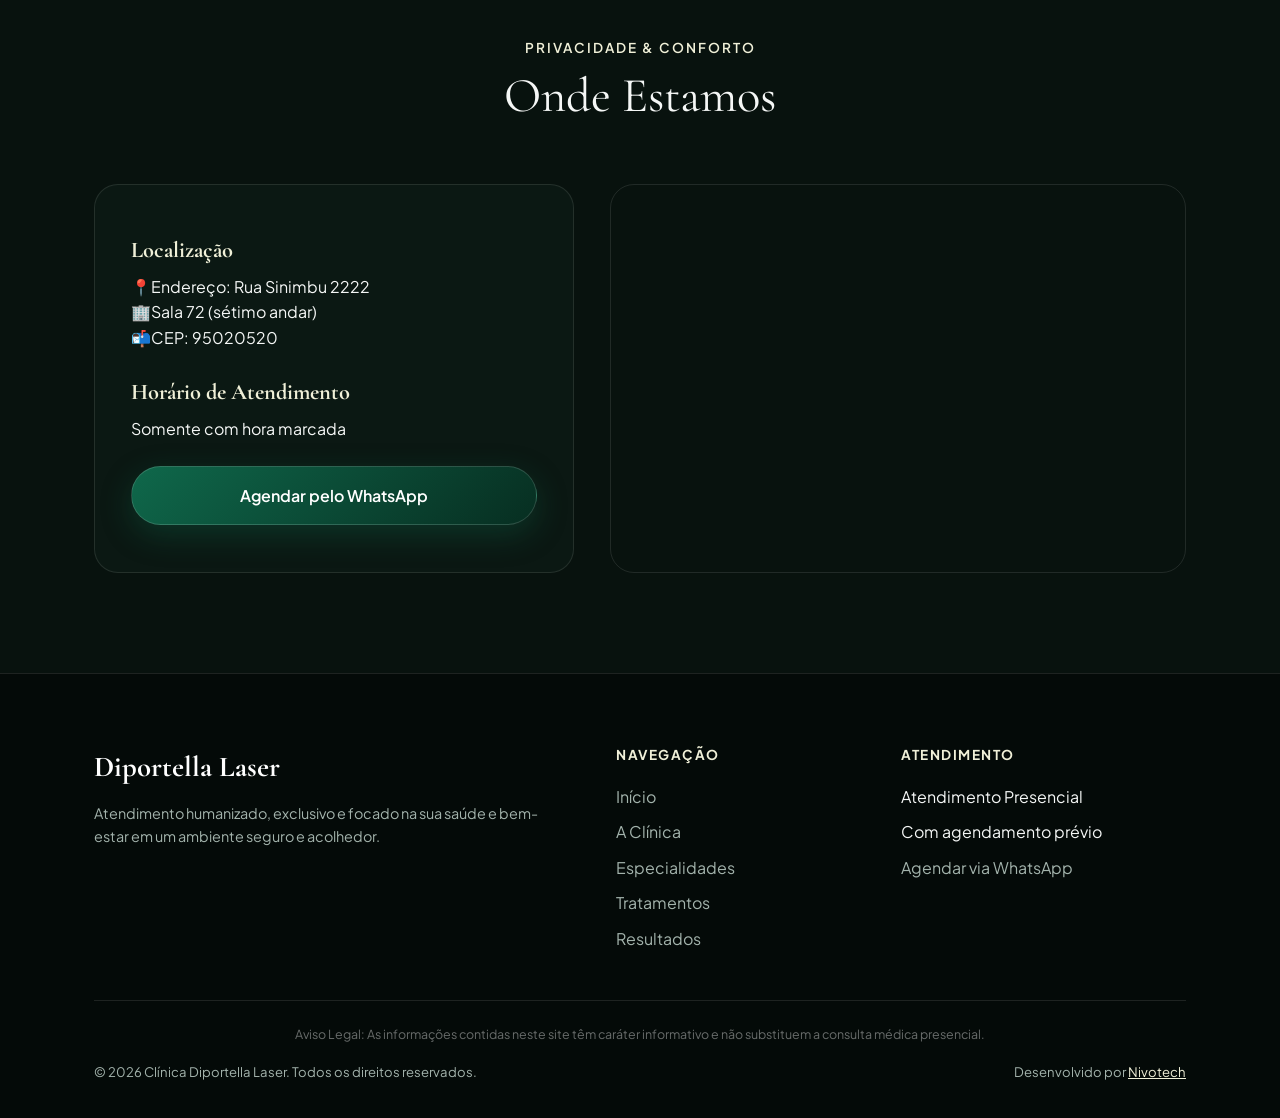
==== commit 9ffcb89c: "pasta refeita" ====
--- a/index.html
+++ b/index.html
@@ -17,7 +17,7 @@
 
     <!-- Arquivo CSS Principal -->
     <link rel="stylesheet" href="./style.css">
-    <link rel="icon" type="image/png" href="favicon/botox.png">
+    <link rel="icon" type="image/png" href="favicon/dianete.png">
 </head>
 <body>
     <!-- PRELOADER -->
--- a/style.css
+++ b/style.css
@@ -35,15 +35,17 @@
     background-color: var(--bg-dark);
     color: var(--text-main);
     font-family: var(--font-body);
-    overflow-x: hidden;
+    /* Substitua o hidden por clip */
+    overflow-x: clip; 
 }
 
 body {
     position: relative;
     background: radial-gradient(circle at 50% 0%, #0d3829 0%, var(--bg-dark) 70%);
-    background-attachment: fixed;
+    /* Remova o background-attachment: fixed; */
     line-height: 1.6;
-    overflow-x: hidden;
+    /* Substitua o hidden por clip */
+    overflow-x: clip; 
 }
 
 /* Garante que o tamanho das bordas e espaçamentos não quebre o layout */
@@ -298,6 +300,7 @@
         rgba(2, 8, 6, 0.88) 100%
     );
     z-index: 1;
+    pointer-events: none;
 }
 
 .hero-container-centered {
@@ -583,6 +586,10 @@
     overflow: hidden;
 }
 
+.swiper-especialidades .swiper-slide {
+    height: 300px;
+}
+
 /* Card Individual */
 .specialty-card {
     background: rgba(255, 255, 255, 0.03);
@@ -590,6 +597,8 @@
     border-radius: 20px;
     padding: 32px 24px;
     height: 100%;
+    width: 100%;
+    box-sizing: border-box;
     display: flex;
     flex-direction: column;
     justify-content: flex-start;
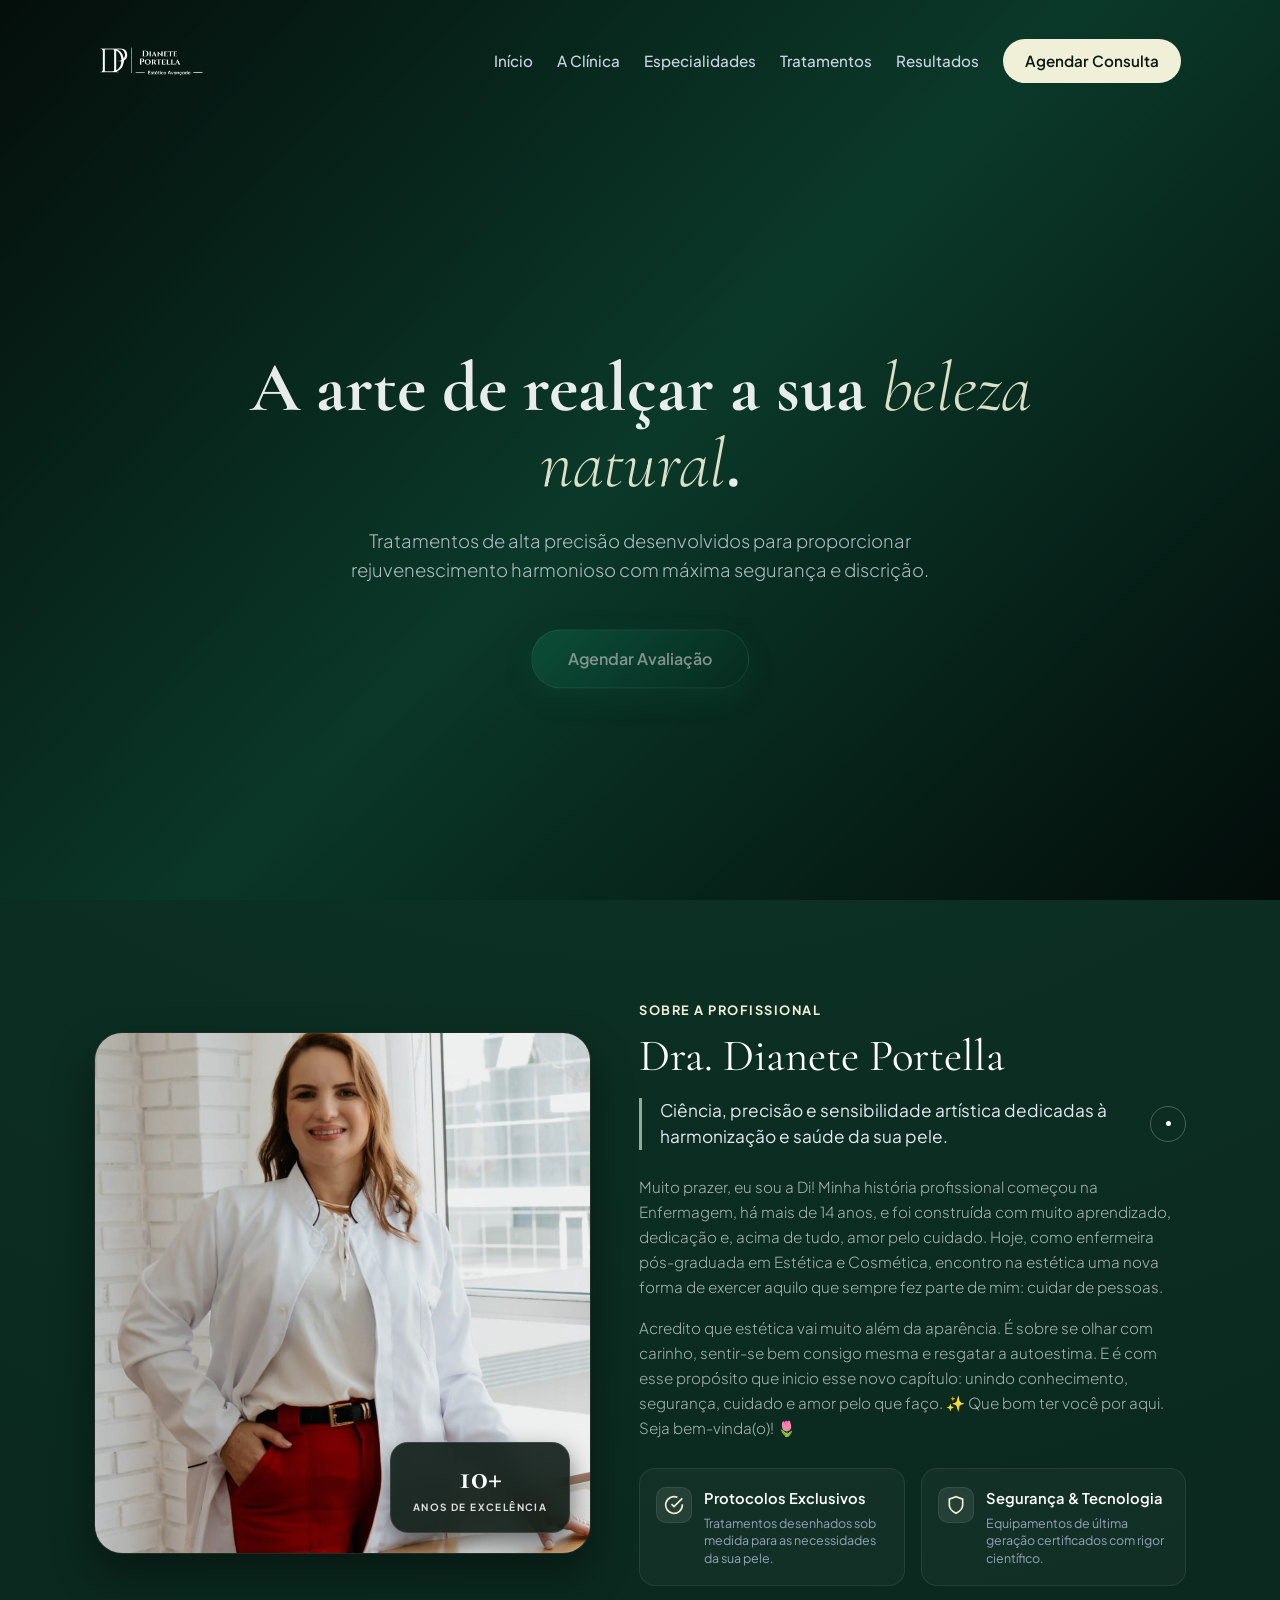
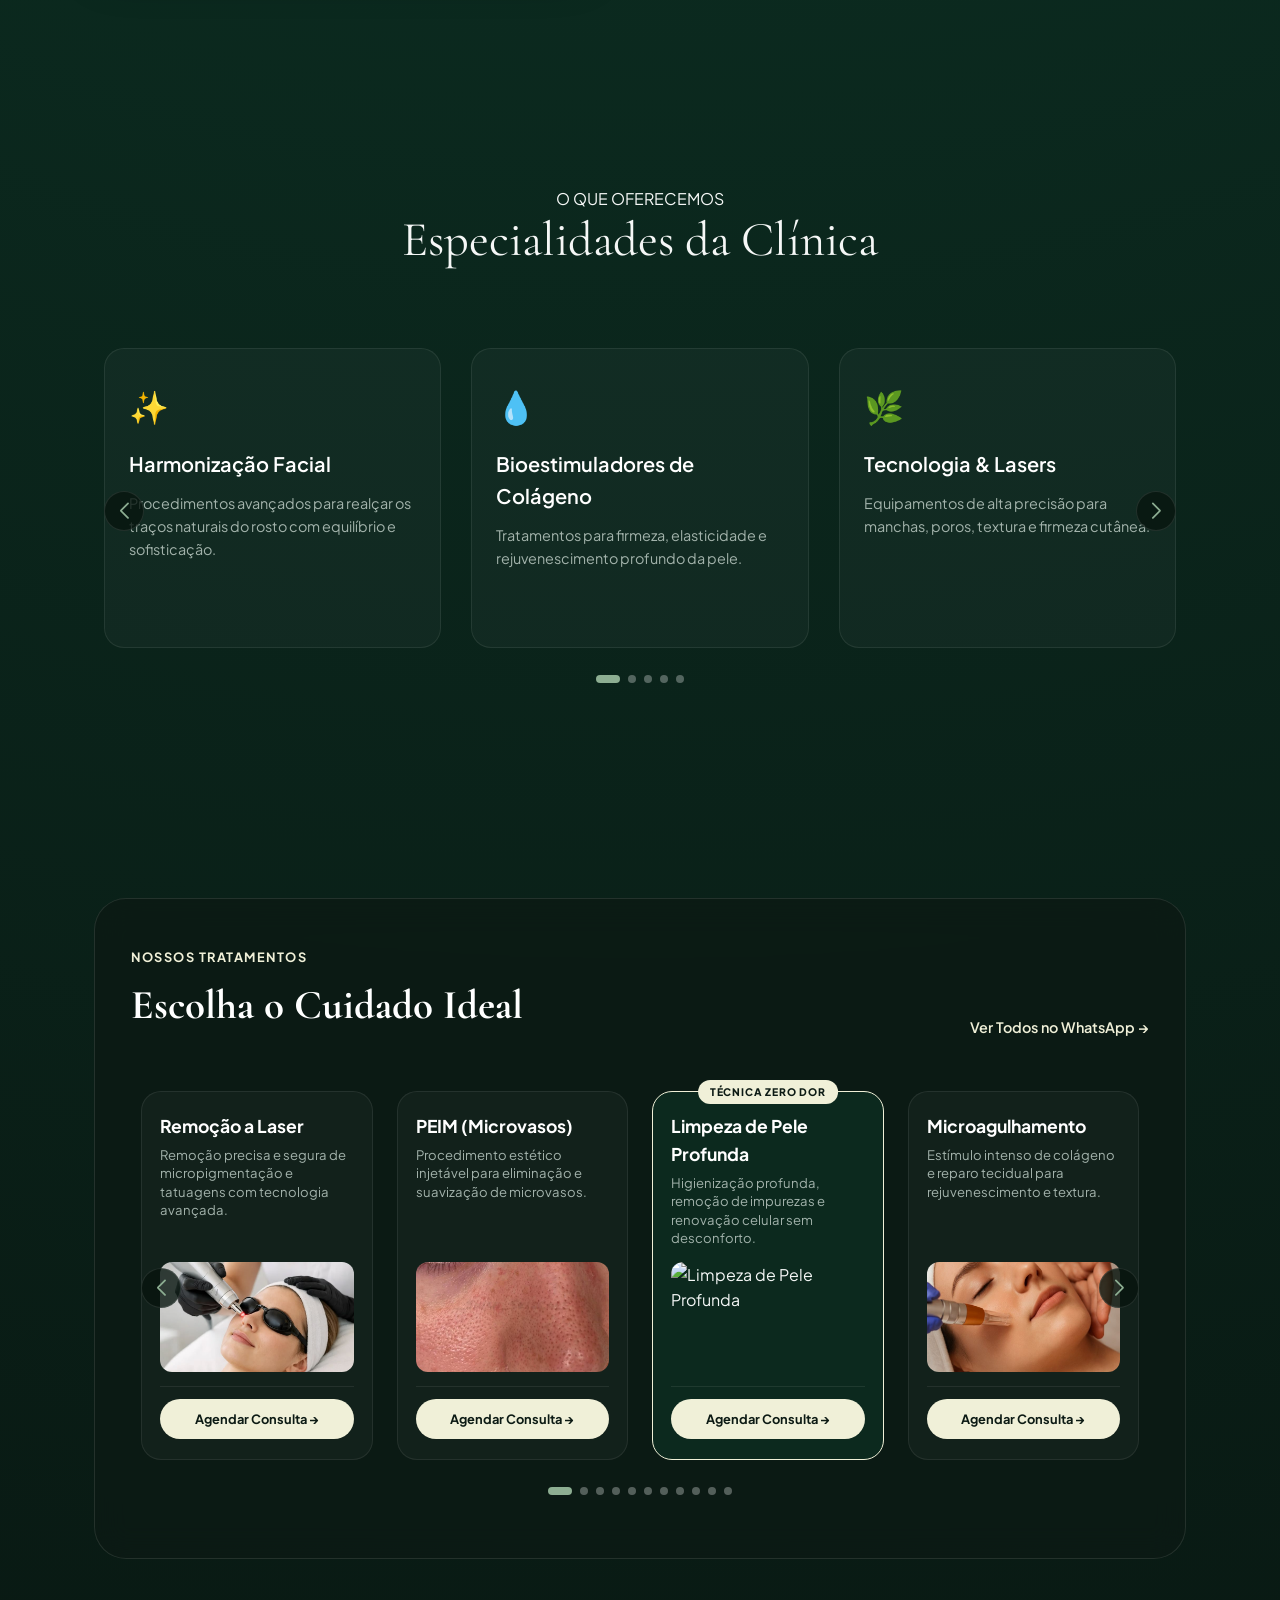
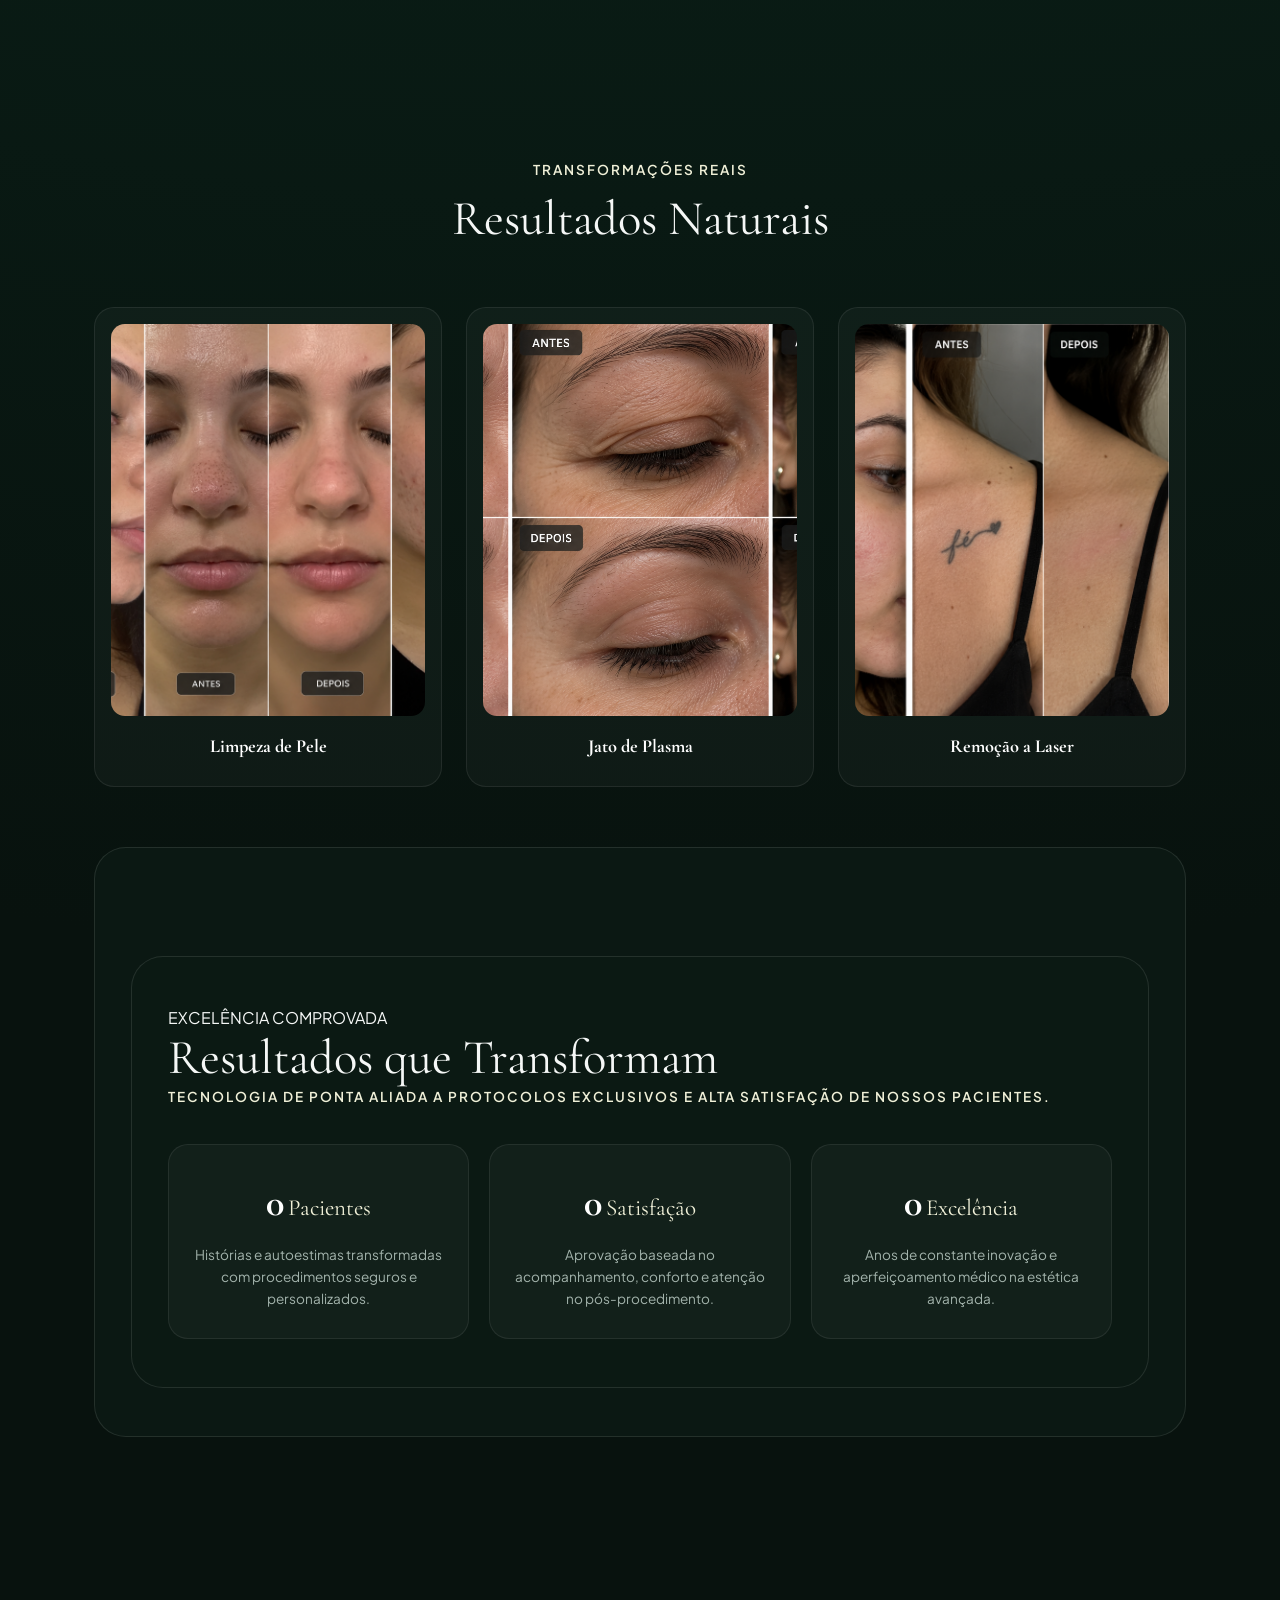
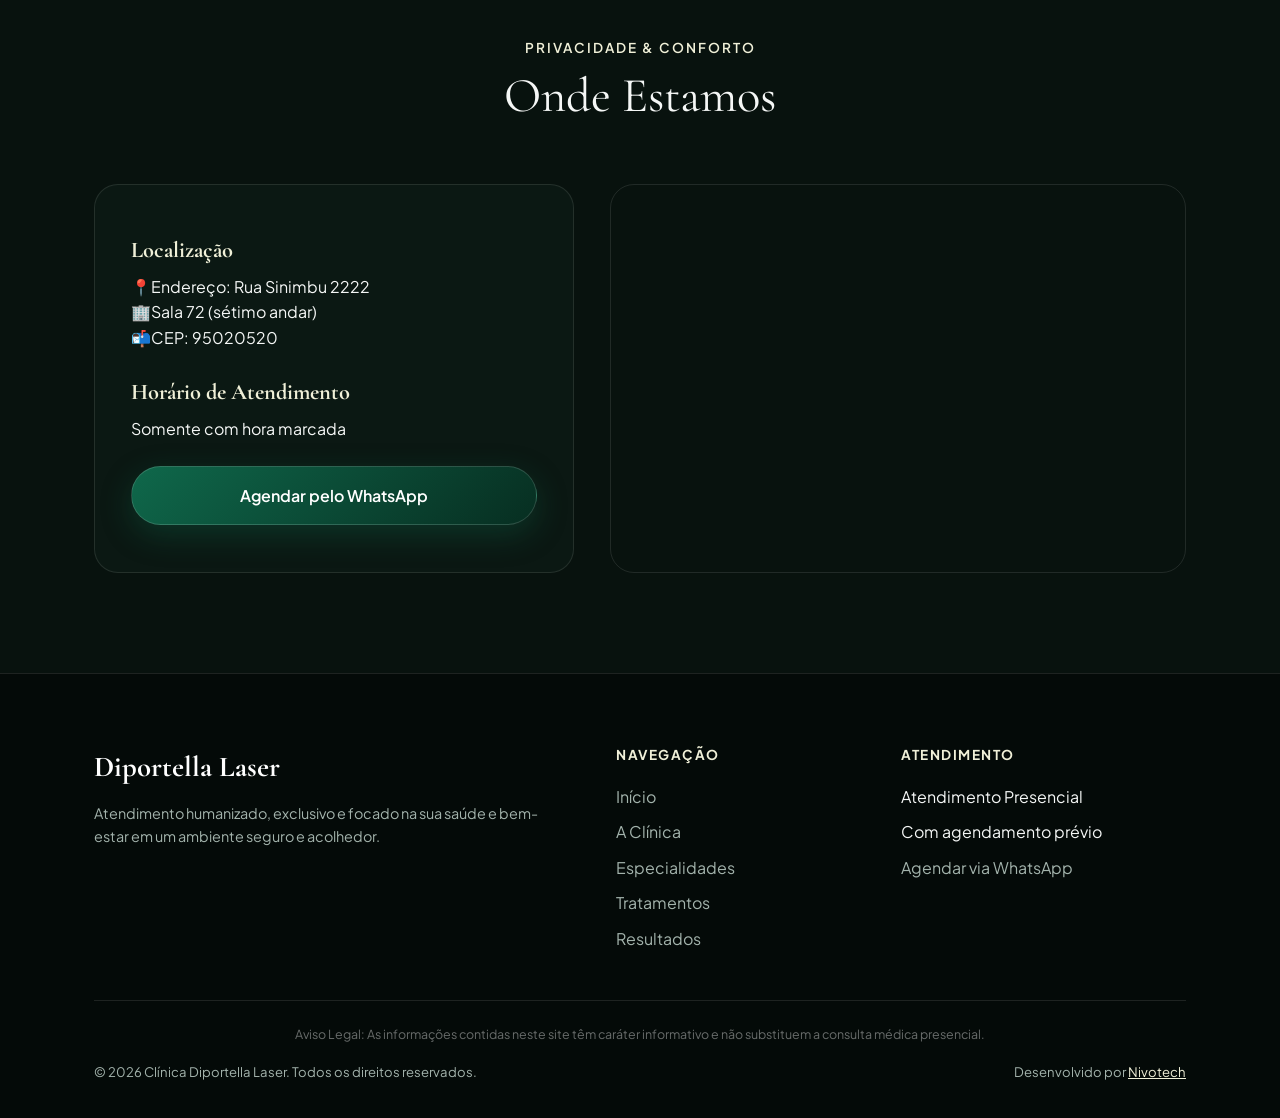
==== commit 9154556e: "Remove redundant files and flatten project structure" ====
--- a/index.html
+++ b/index.html
@@ -3,7 +3,7 @@
 <head>
     <meta charset="UTF-8">
     <meta name="viewport" content="width=device-width, initial-scale=1.0">
-    <title>Clínica Diportella Laser | Medicina Estética & Saúde</title>
+    <title>Clínica Diportella Laser | Estética & Saúde</title>
 
     <!-- Google Fonts -->
     <link rel="preconnect" href="https://fonts.googleapis.com">
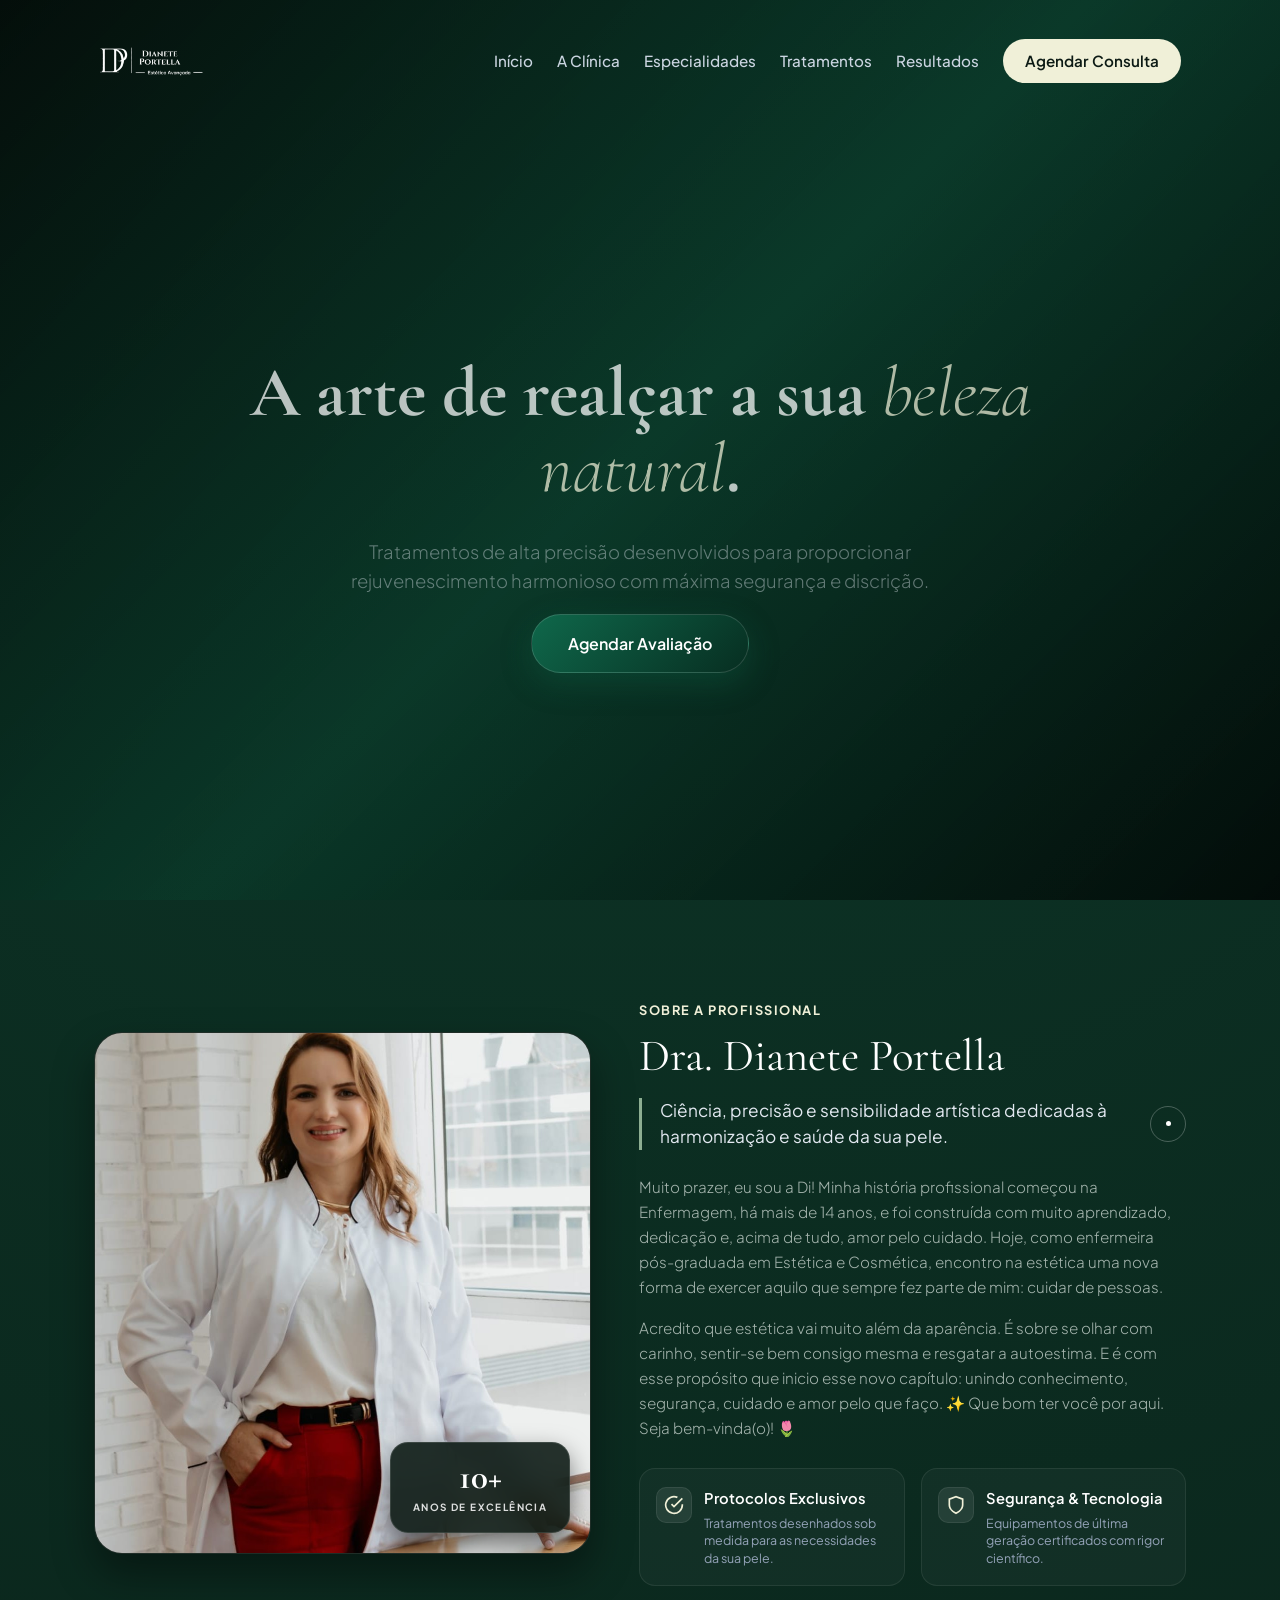
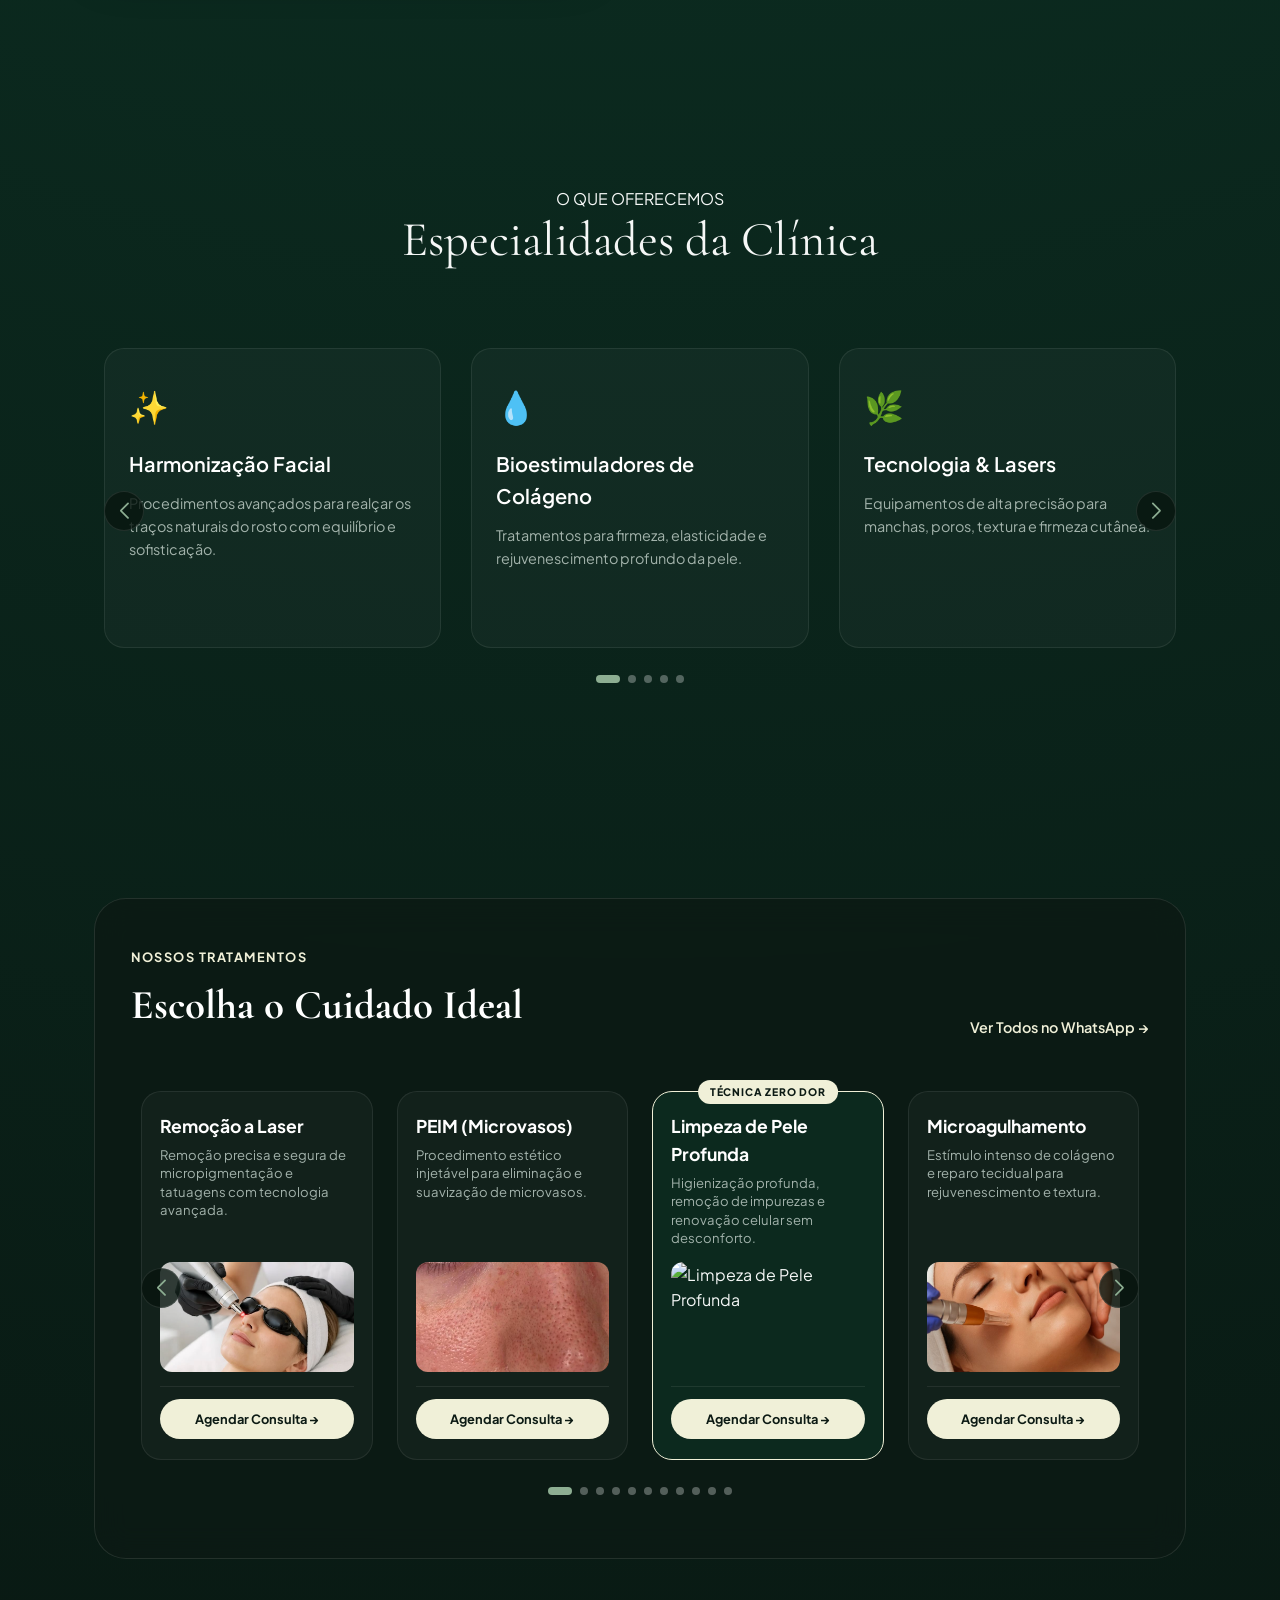
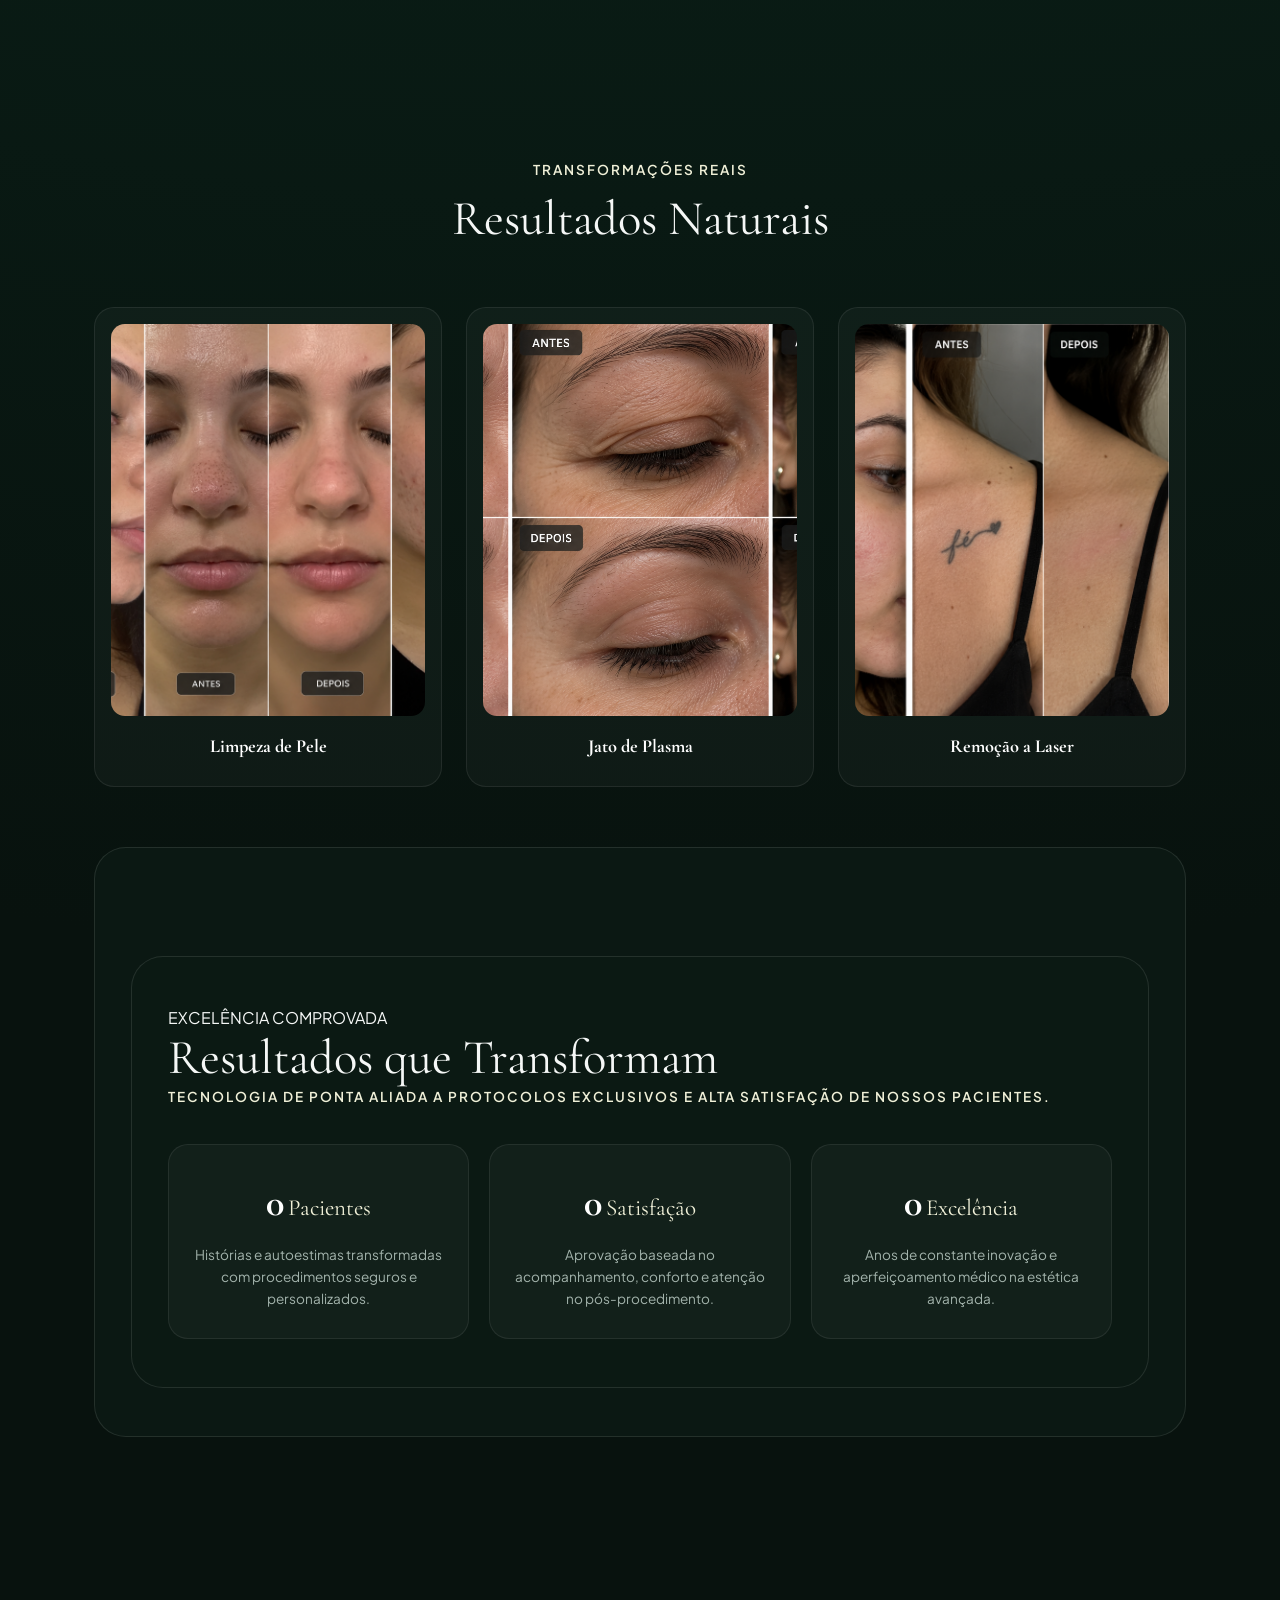
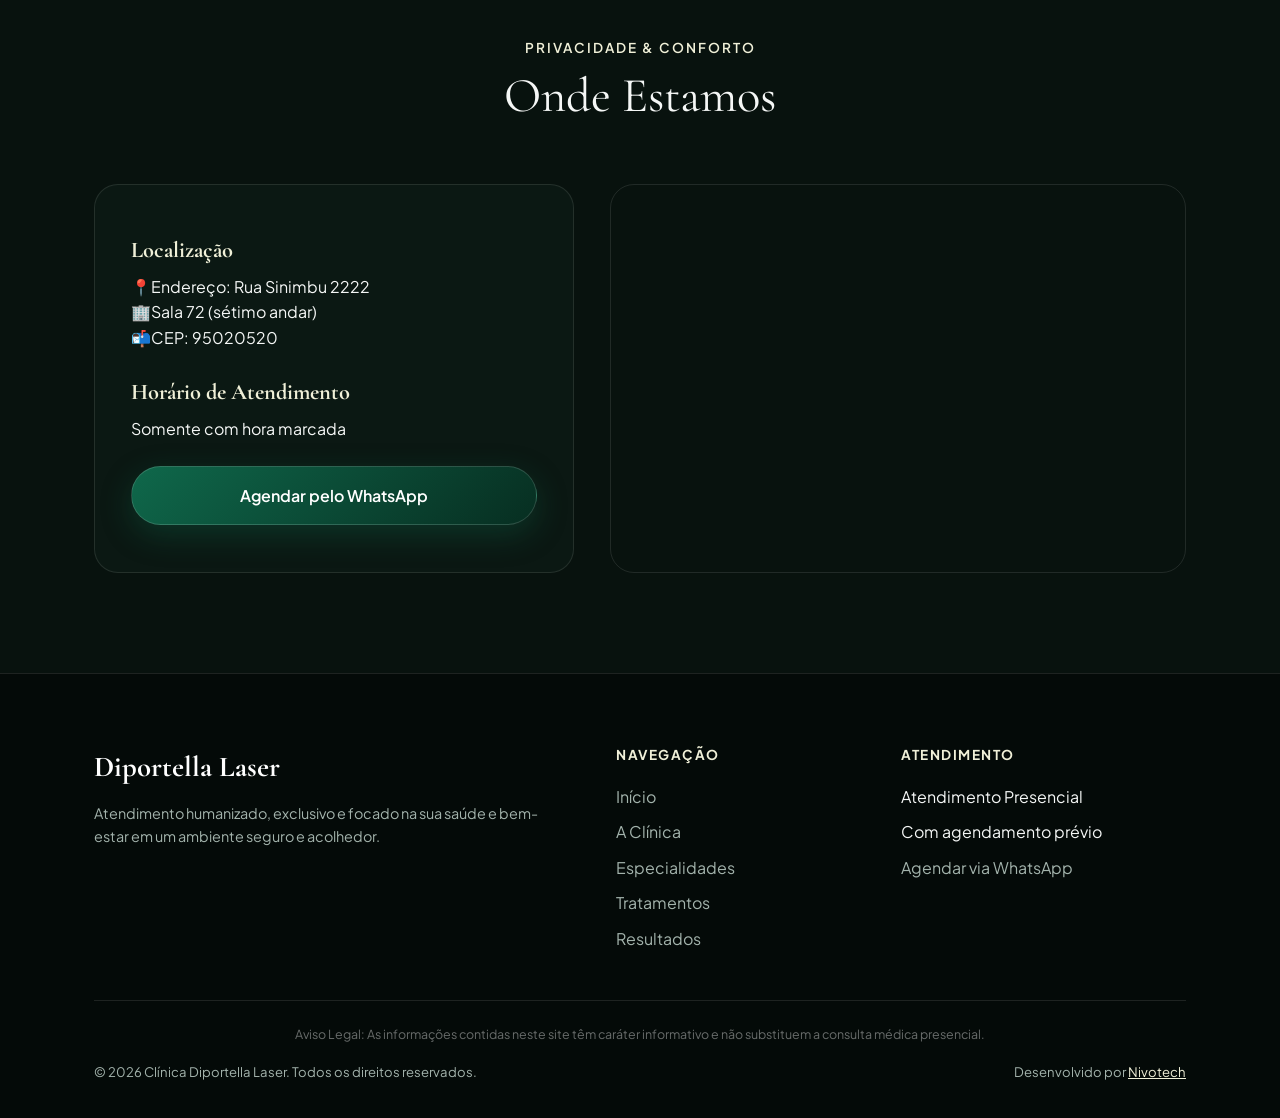
==== commit e2716c2b: "Use estética-only page title Co-authored-by: Copilot <223556219+Copilot@users.noreply.github.com>" ====
--- a/index.html
+++ b/index.html
@@ -3,7 +3,7 @@
 <head>
     <meta charset="UTF-8">
     <meta name="viewport" content="width=device-width, initial-scale=1.0">
-    <title>Clínica Diportella Laser | Estética & Saúde</title>
+    <title>Clínica Diportella Laser | Estética</title>
 
     <!-- Google Fonts -->
     <link rel="preconnect" href="https://fonts.googleapis.com">
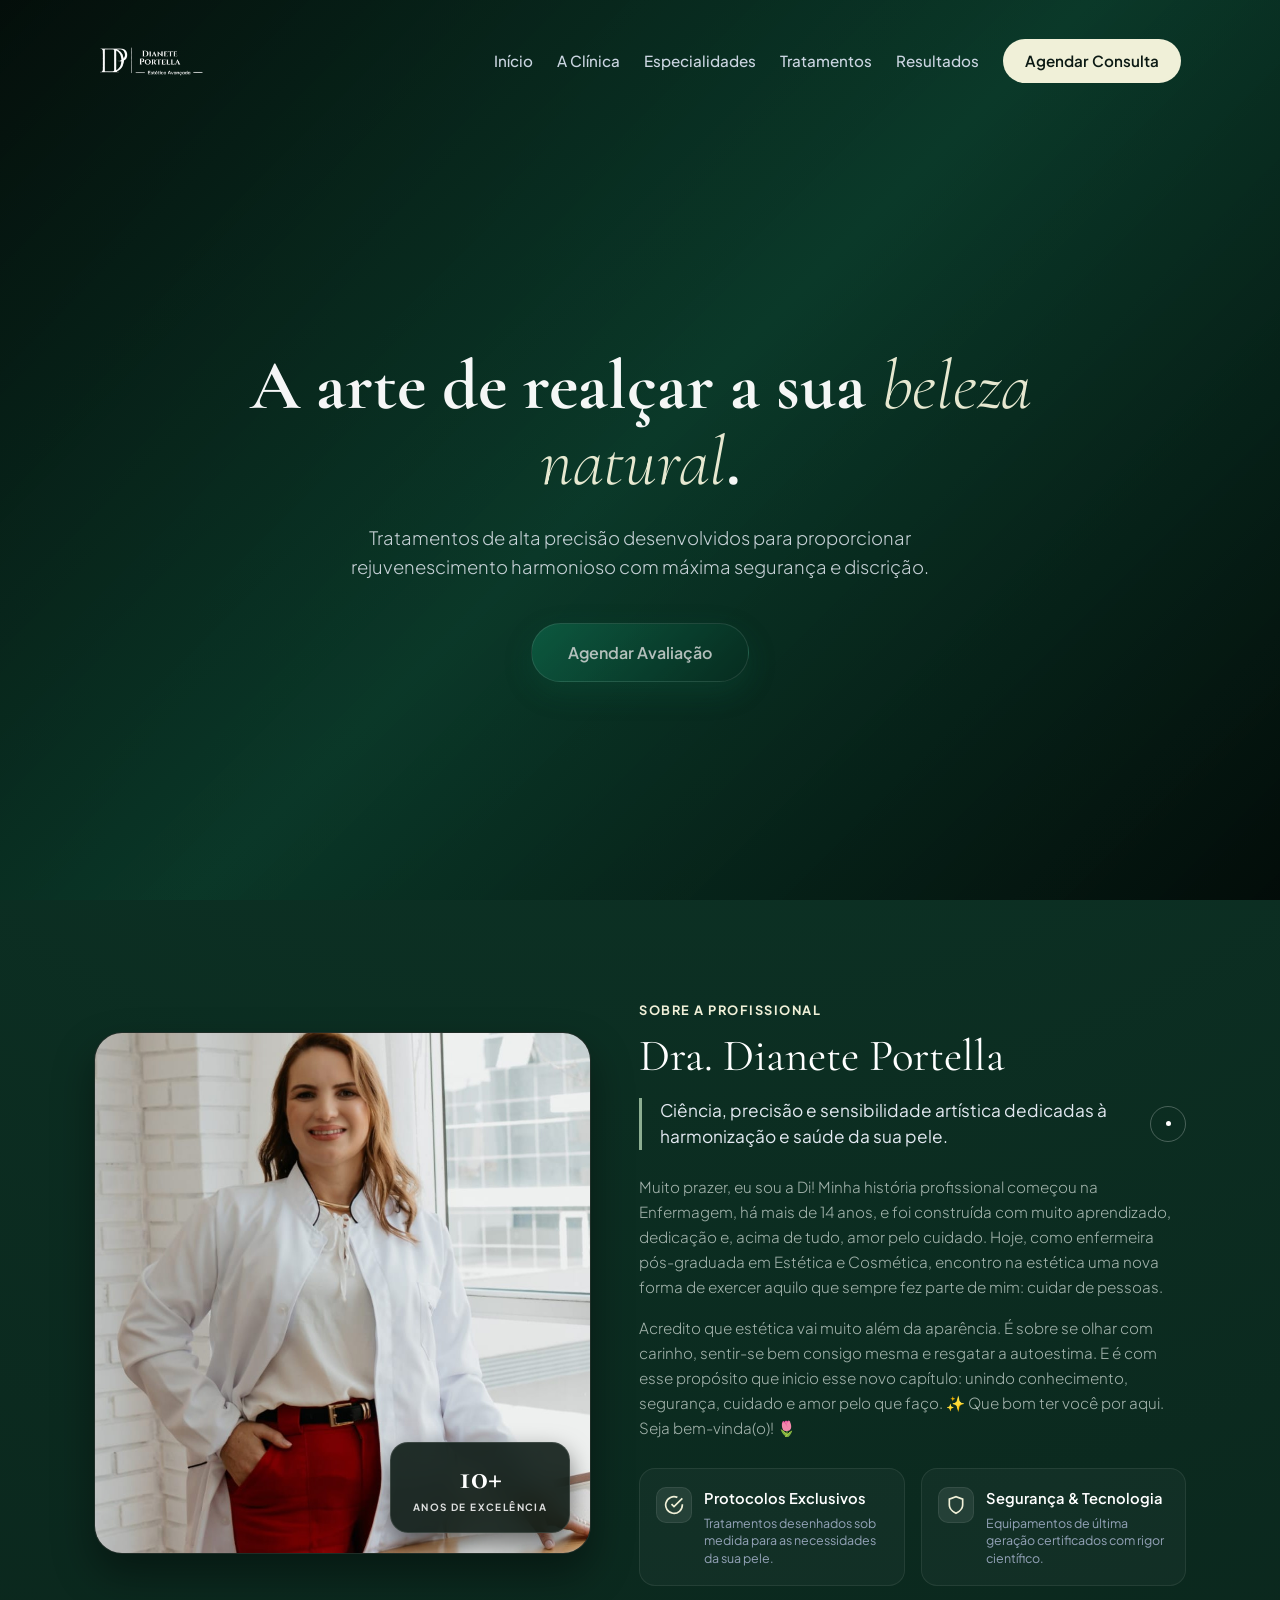
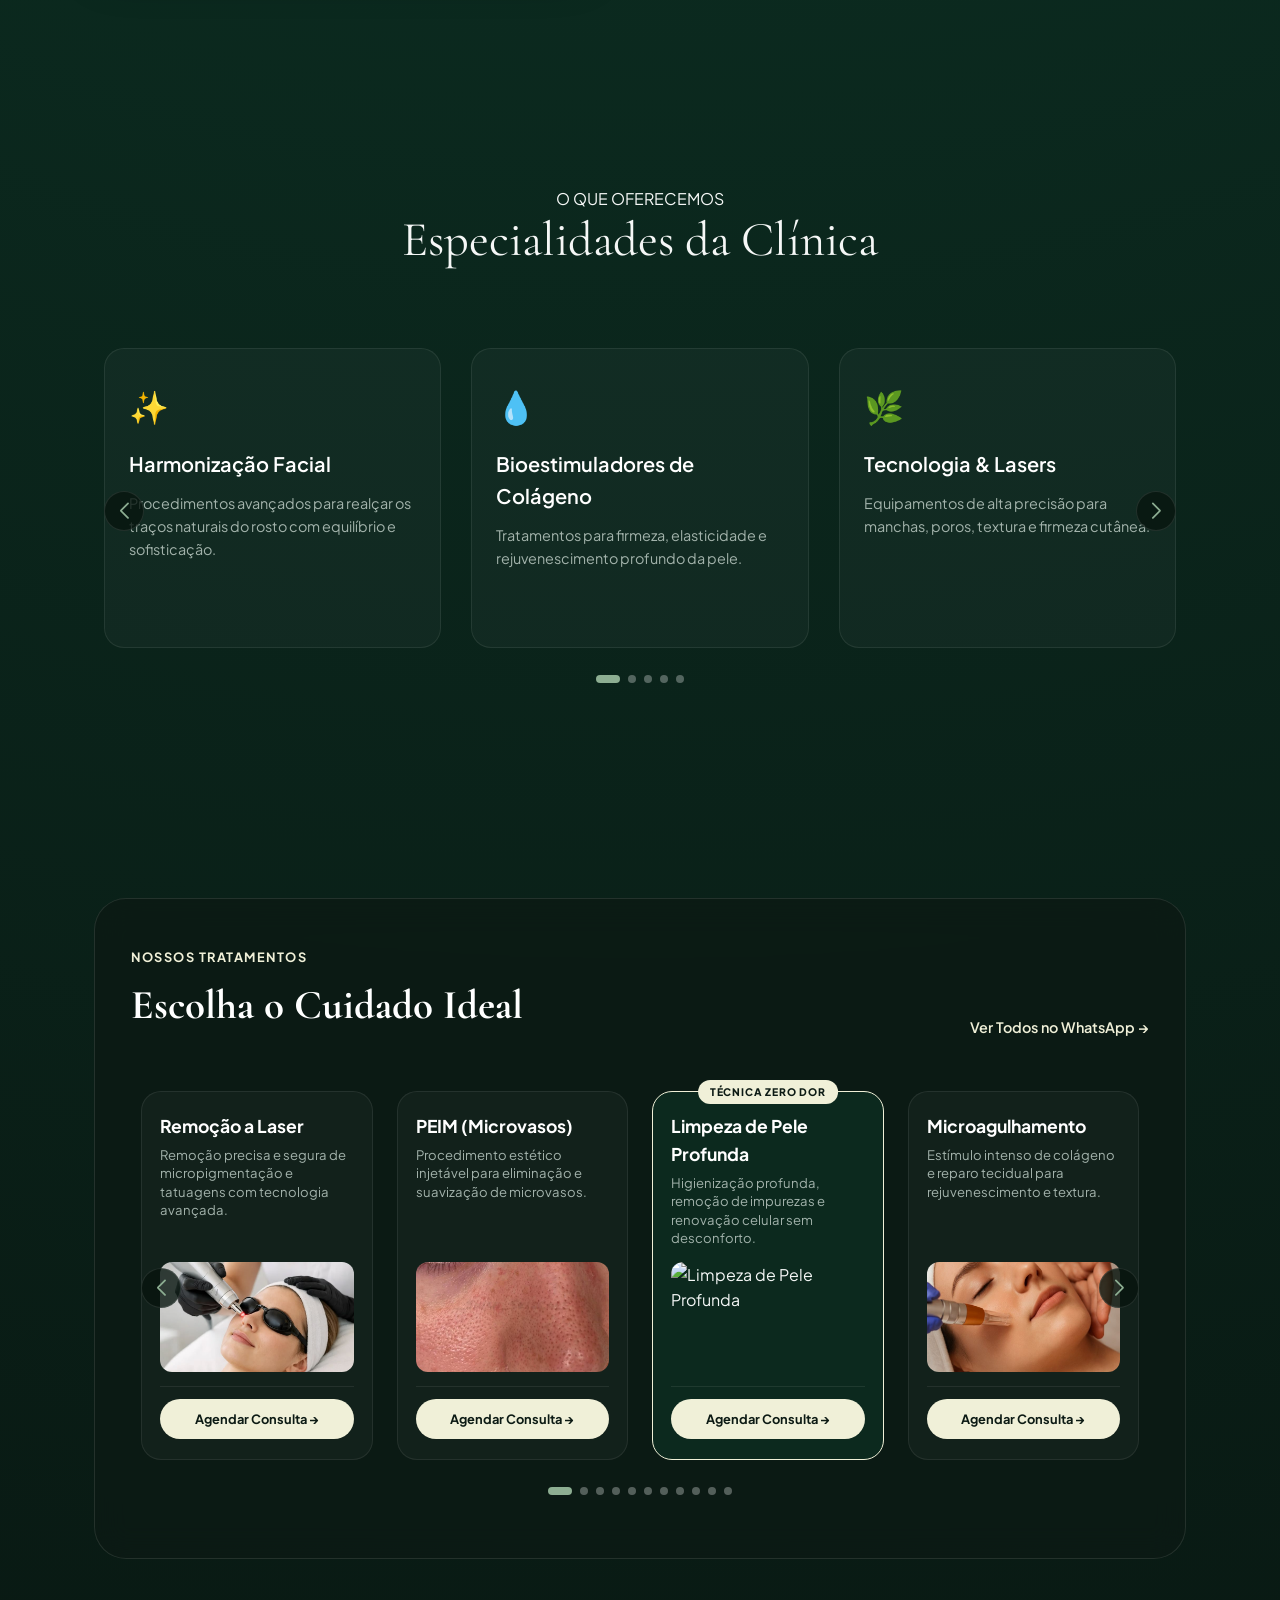
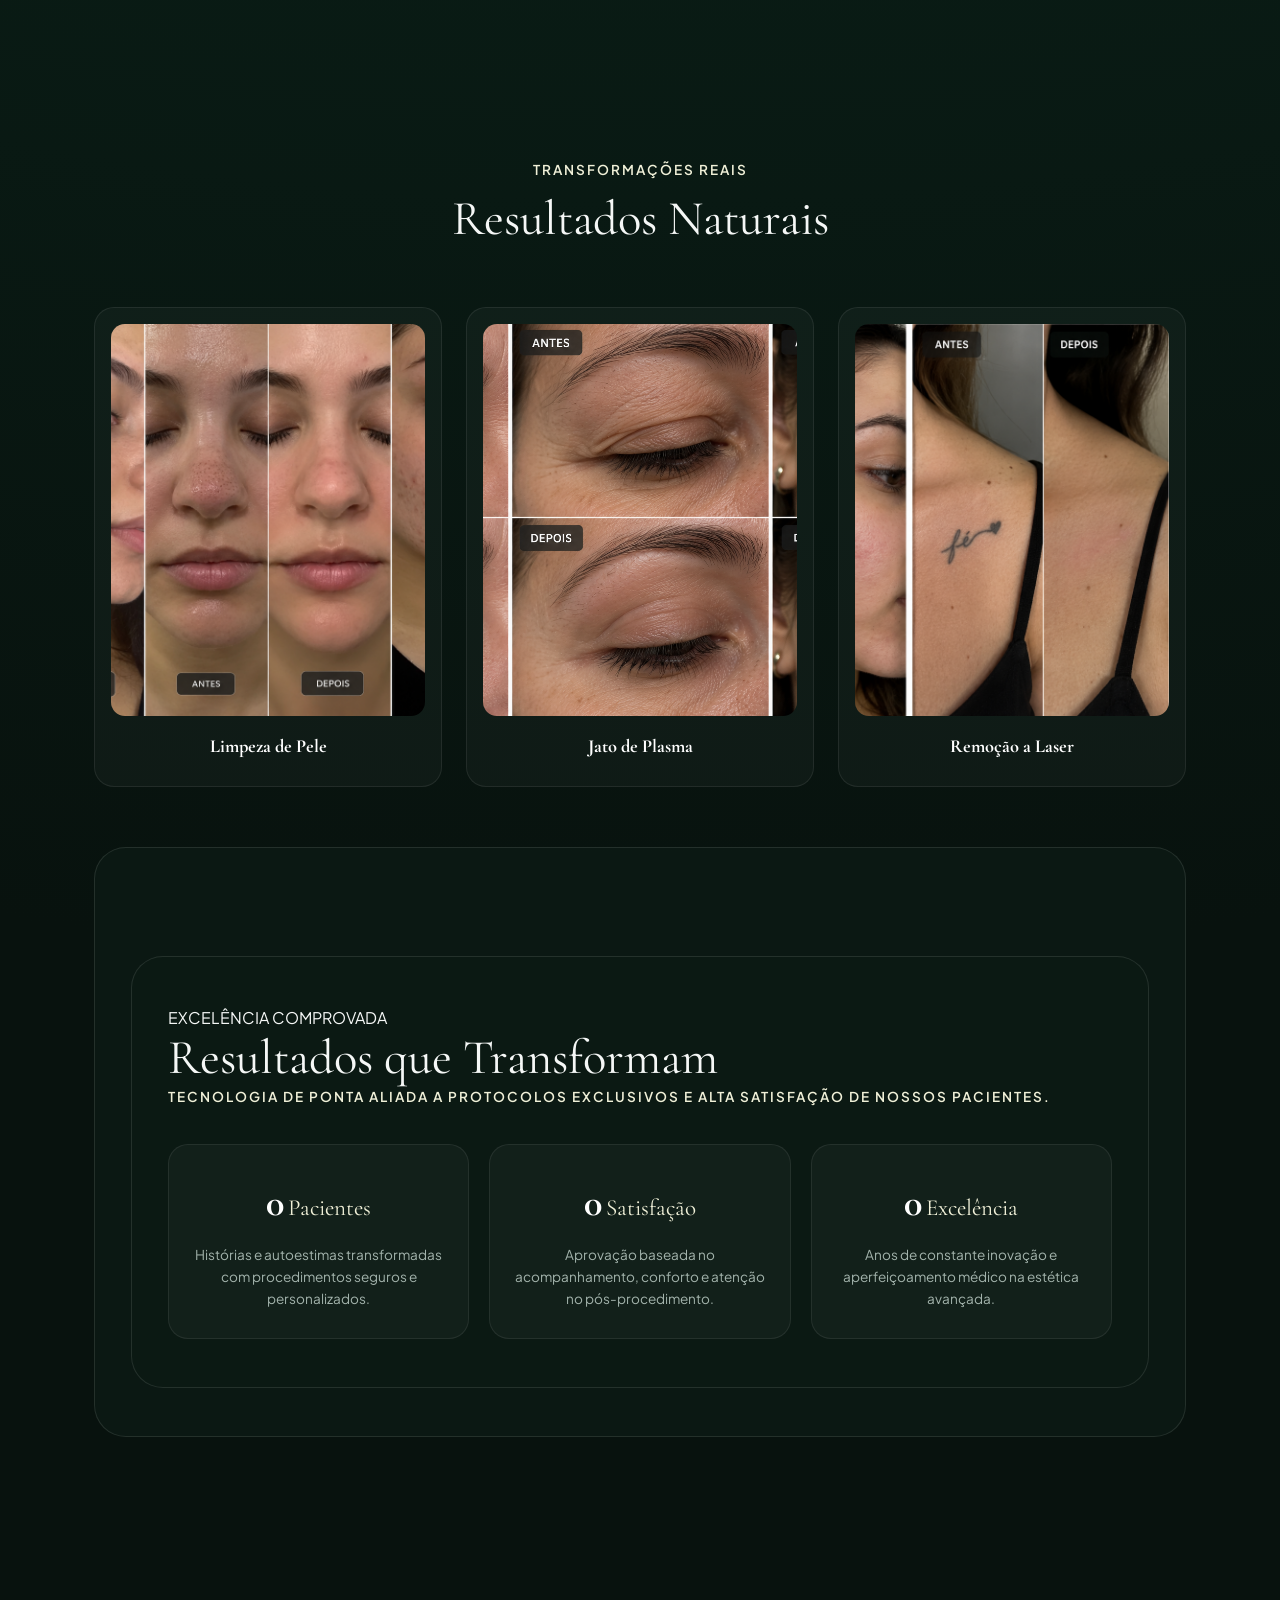
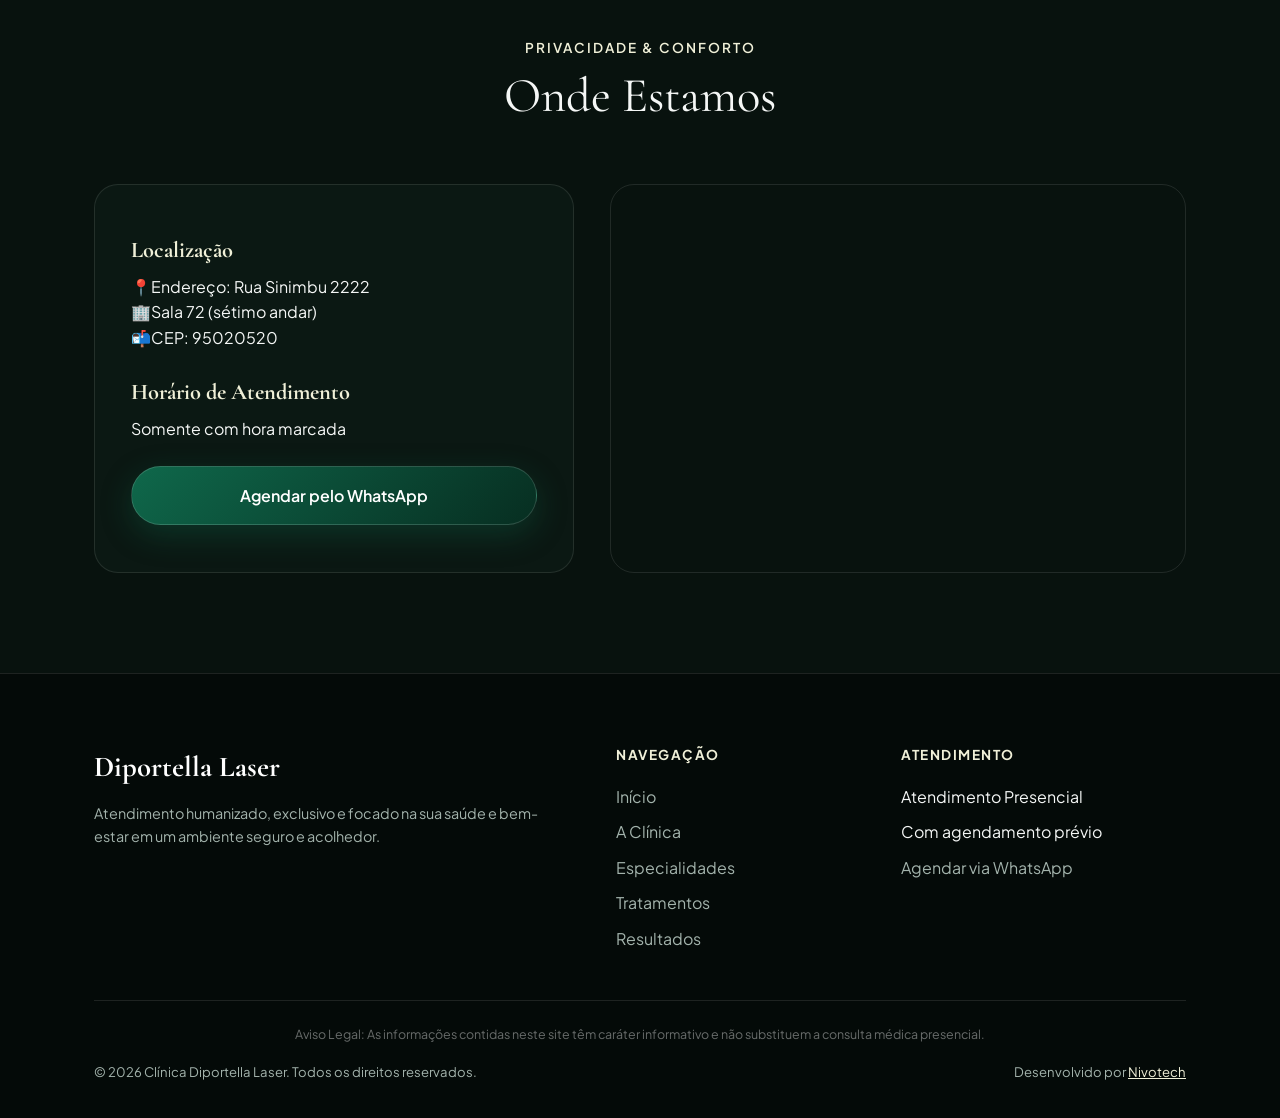
==== commit ab36a231: "Set page title to Estética e Saúde Co-authored-by: Copilot <223556219+Copilot@users.noreply.github.c" ====
--- a/index.html
+++ b/index.html
@@ -3,7 +3,7 @@
 <head>
     <meta charset="UTF-8">
     <meta name="viewport" content="width=device-width, initial-scale=1.0">
-    <title>Clínica Diportella Laser | Estética</title>
+    <title>Clínica Diportella Laser | Estética &amp; Saúde</title>
 
     <!-- Google Fonts -->
     <link rel="preconnect" href="https://fonts.googleapis.com">
